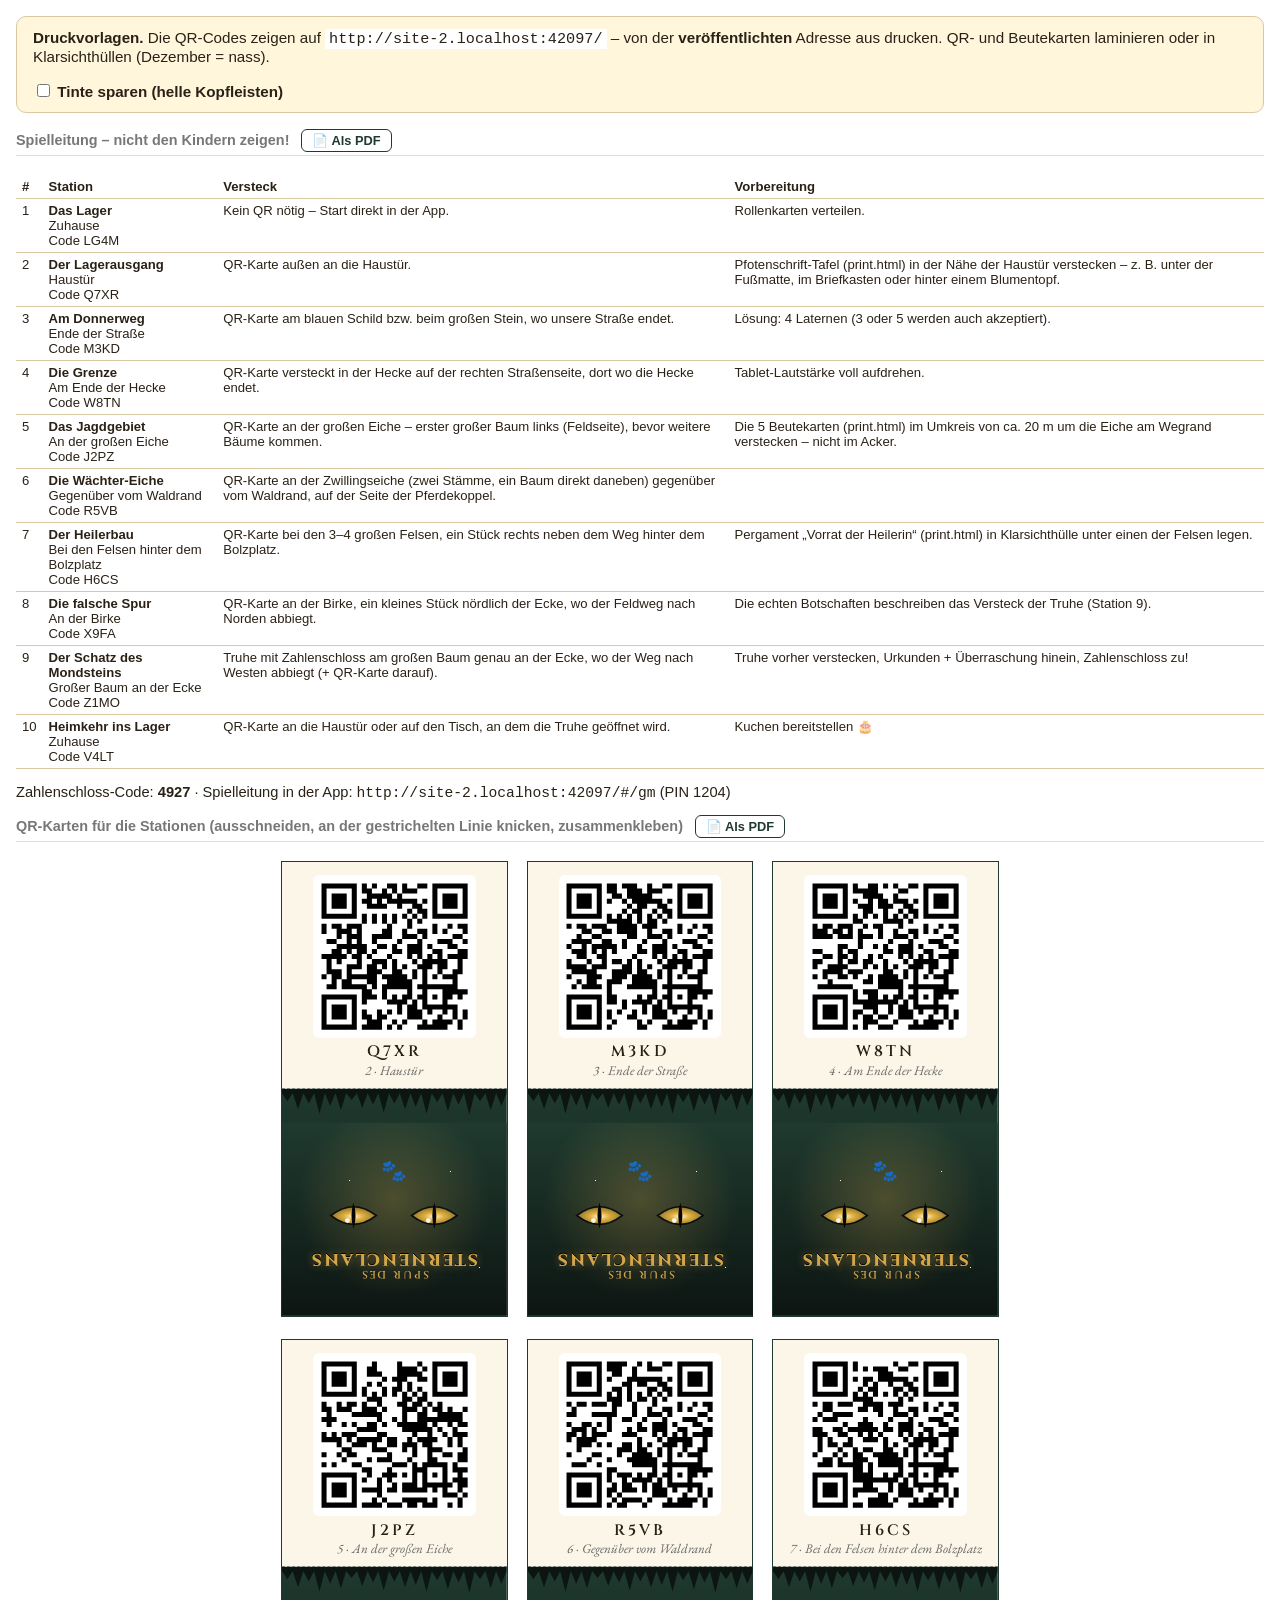
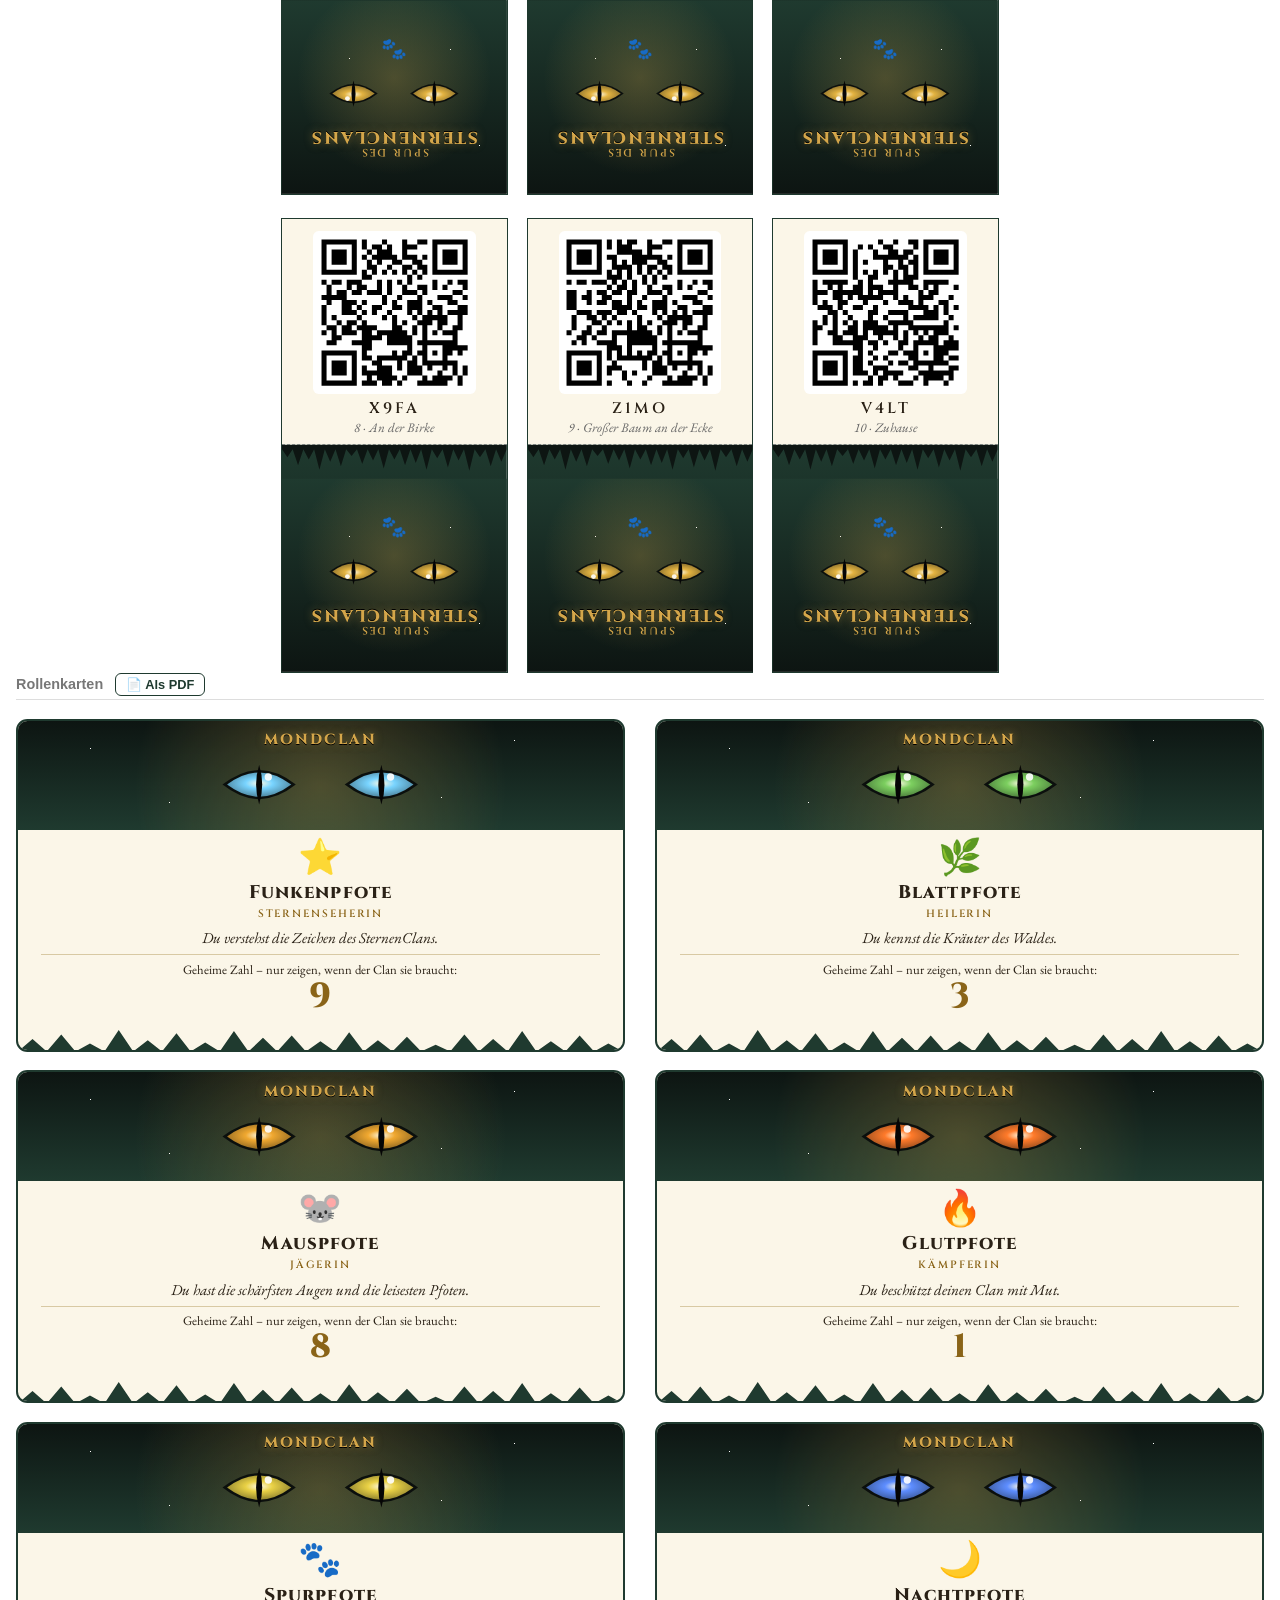
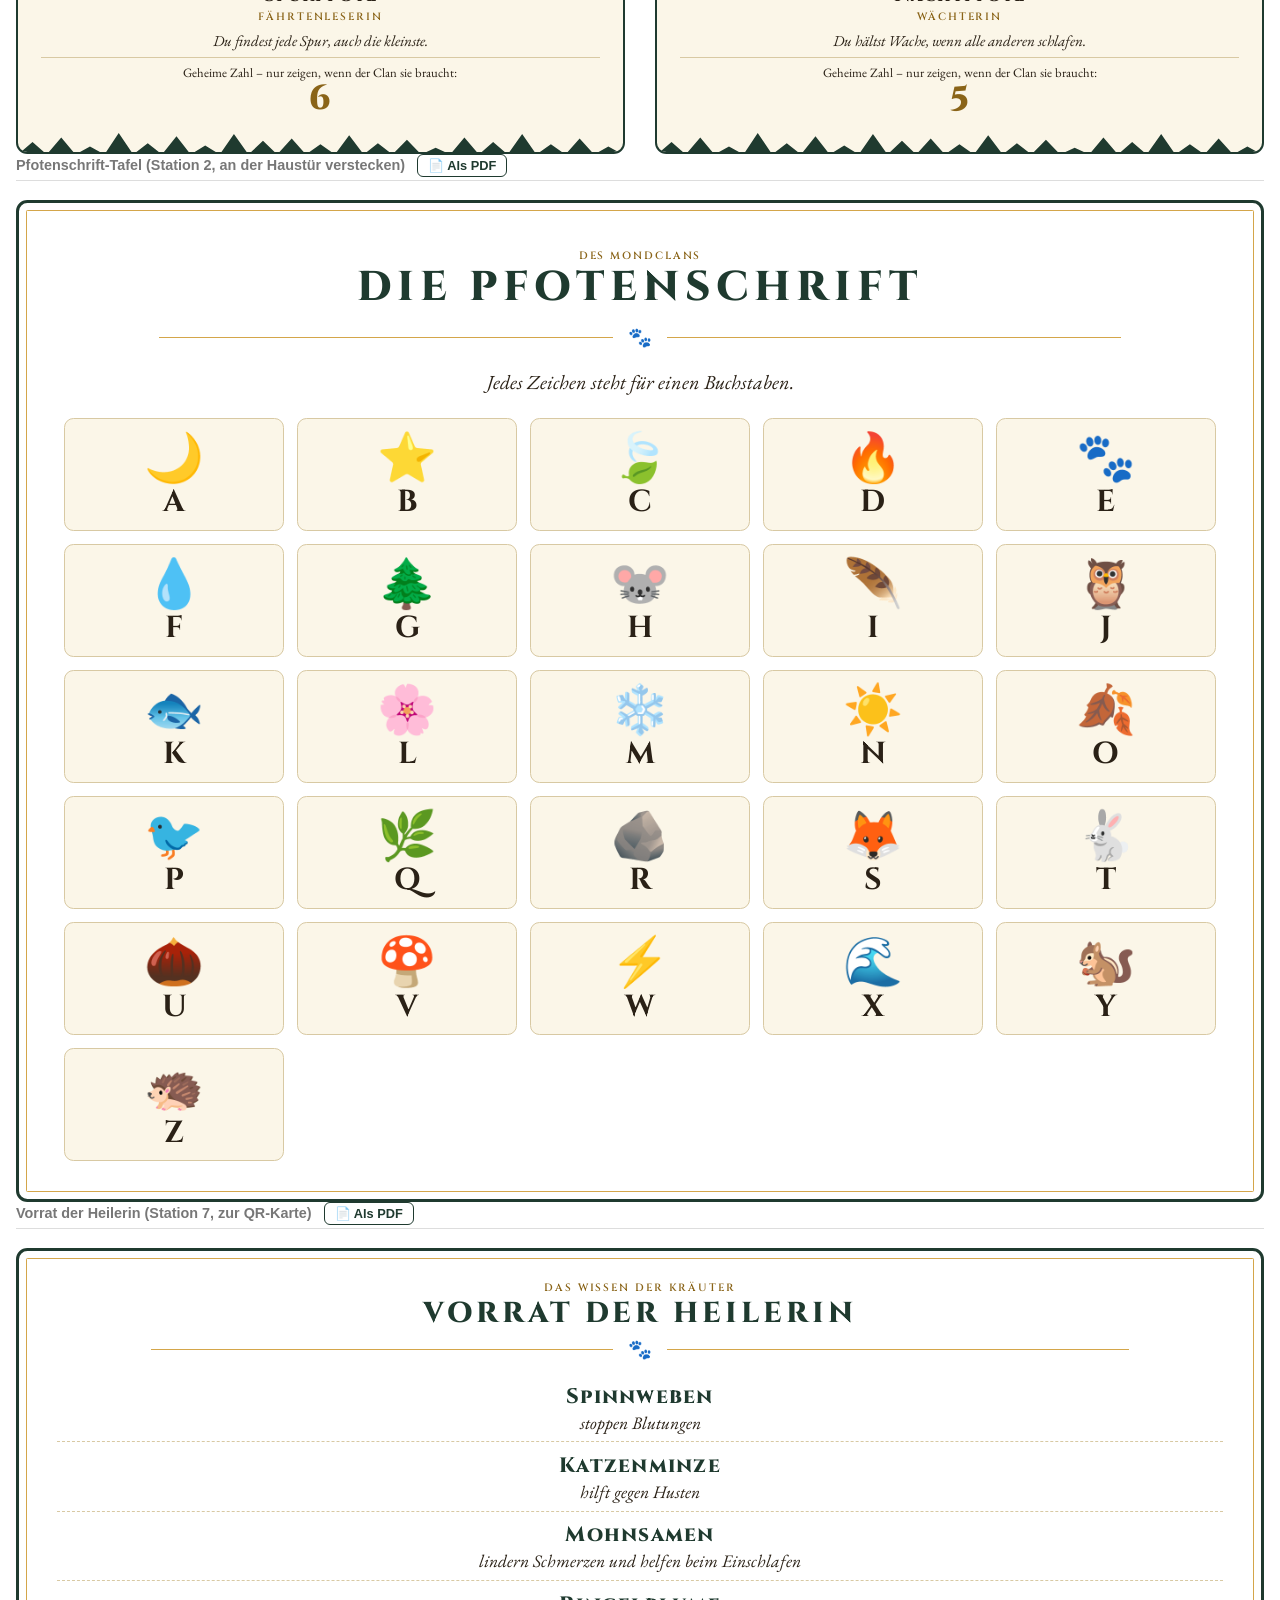
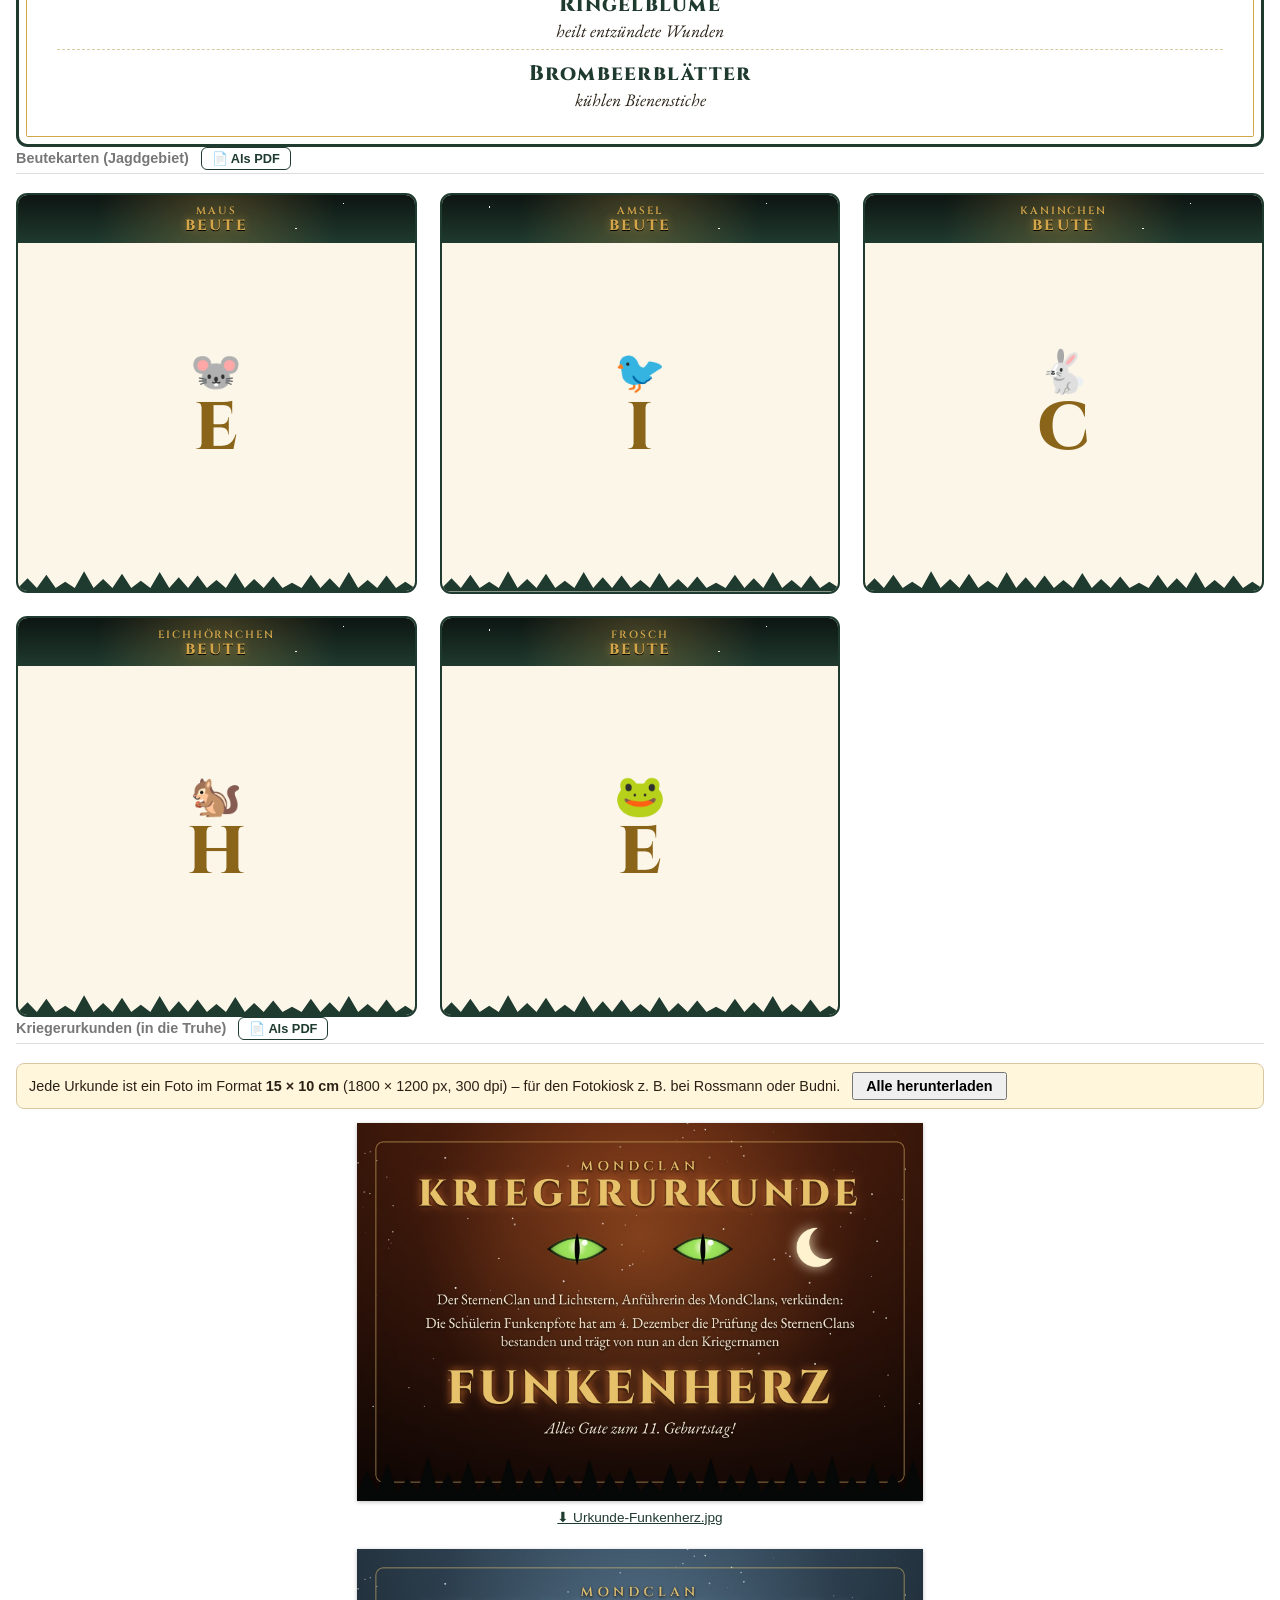
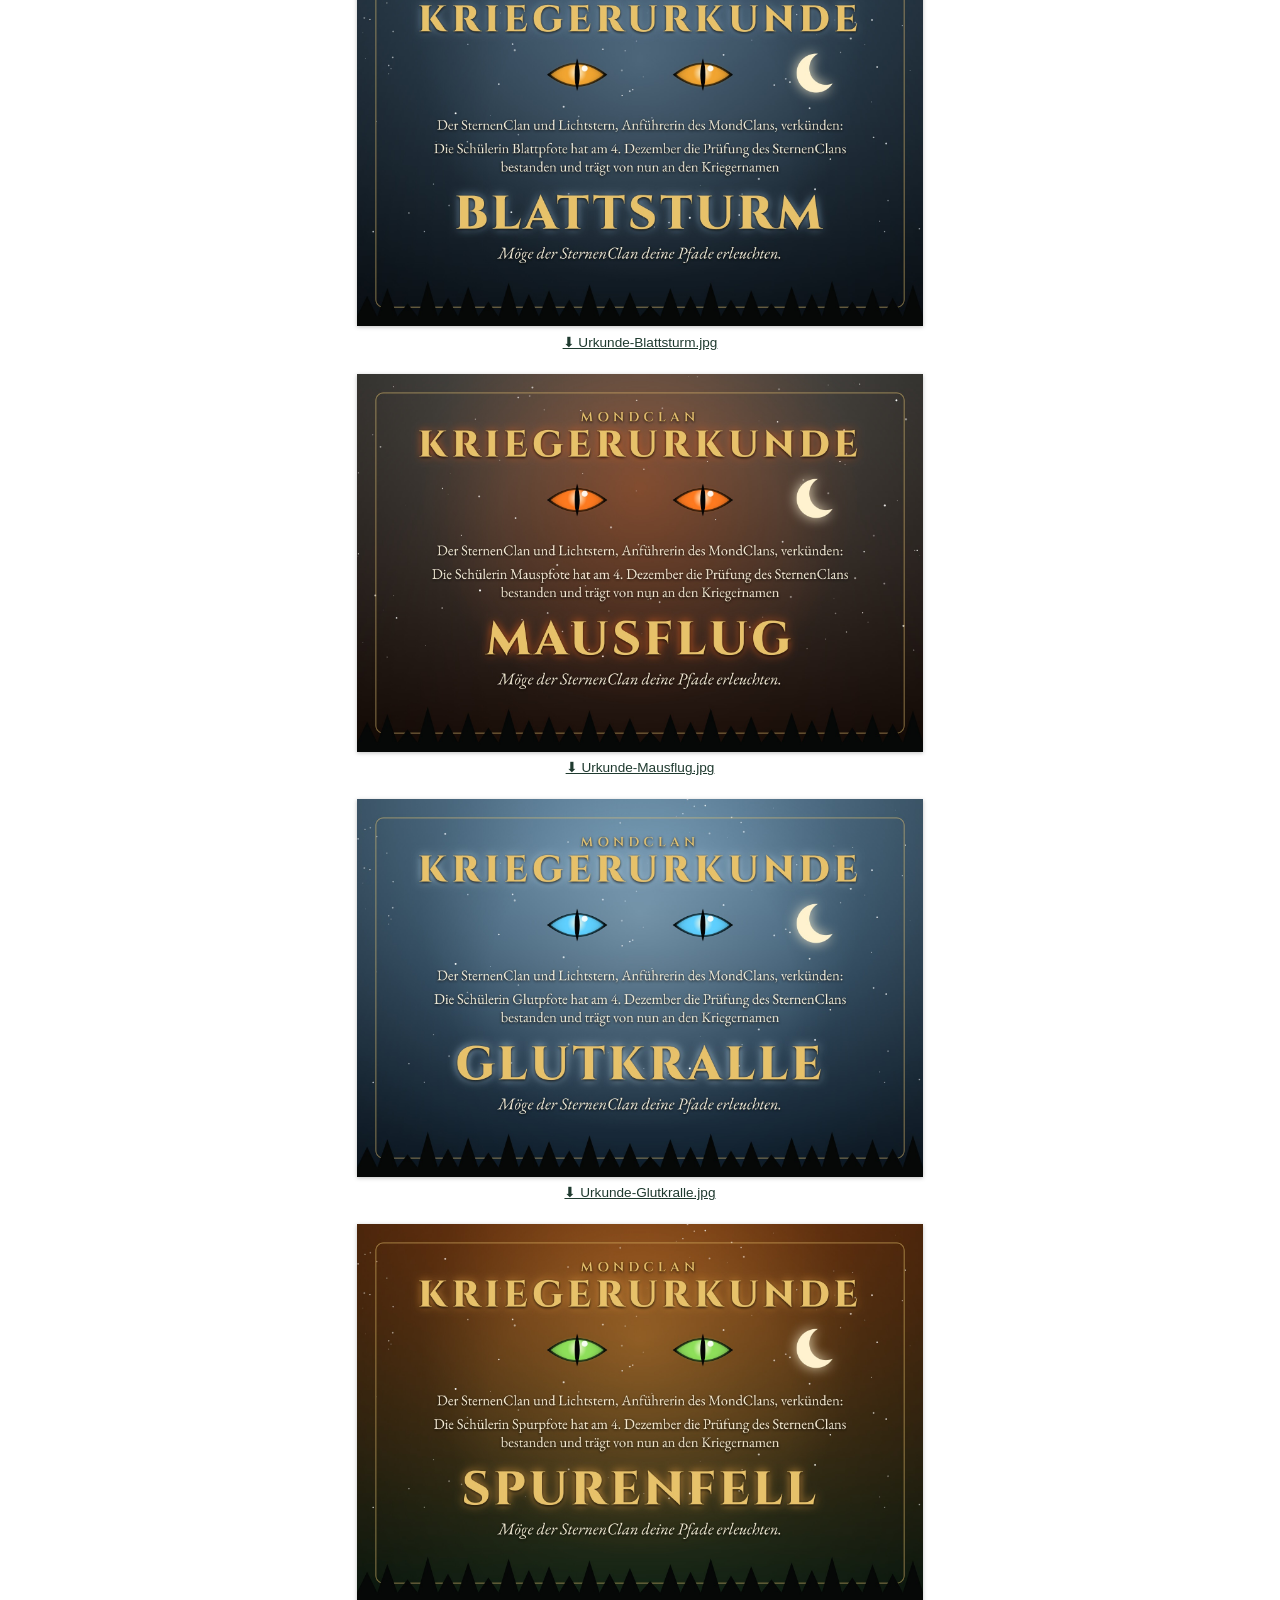
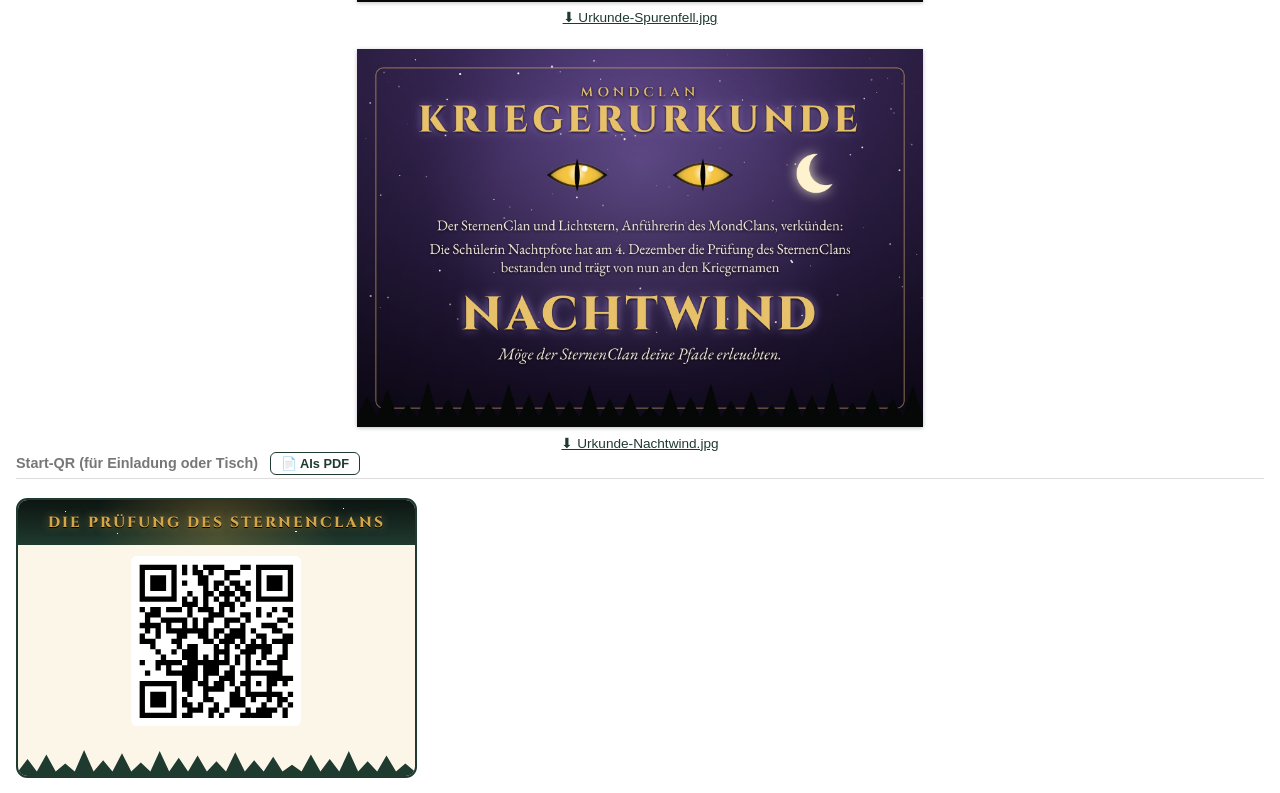
==== print.html @ a60c9234 "QR-Karten zum Knicken mit Deko-Rückseite und Versteck-Angabe Co-Authored-By: Claude Opus 5.5 <norepl" ====
<!doctype html>
<html lang="de">
<head>
  <meta charset="utf-8">
  <meta name="robots" content="noindex, nofollow">
  <meta name="viewport" content="width=device-width, initial-scale=1">
  <title>Druckvorlagen SternenClan</title>
  <link rel="icon" href="icon.svg" type="image/svg+xml">
  <link rel="preconnect" href="https://fonts.googleapis.com">
  <link rel="preconnect" href="https://fonts.gstatic.com" crossorigin>
  <link rel="stylesheet" href="https://fonts.googleapis.com/css2?family=Cinzel:wght@600;800&family=EB+Garamond:ital,wght@0,400;0,600;1,400&display=swap">
  <style>
    :root {
      --night: #121c18;
      --forest: #1f3a2f;
      --gold: #d4a64a;
      --gold-ink: #8a6418;
      --ink: #2a2116;
      --paper: #fbf6e8;
      --line: #d8c9a3;
      --title: "Cinzel", "Trajan Pro", Georgia, serif;
      --body: "EB Garamond", "Palatino Linotype", Palatino, Georgia, serif;
    }
    * { box-sizing: border-box; -webkit-print-color-adjust: exact; print-color-adjust: exact; }
    body { margin: 0; padding: 16px; font-family: var(--body); color: var(--ink); background: #fff; font-size: 11pt; }

    .screen-only { background: #fff6dc; border: 1px solid var(--line); padding: 12px 16px; border-radius: 10px; margin-bottom: 16px; font-family: sans-serif; font-size: 0.95rem; display: flex; gap: 16px; align-items: center; flex-wrap: wrap; }
    .screen-only code { background: #fff; padding: 1px 4px; }
    .screen-only label { white-space: nowrap; font-weight: 600; cursor: pointer; }

    section { break-after: page; page-break-after: always; }
    section:last-child { break-after: auto; page-break-after: auto; }
    section > h2 .pdf { margin-left: 8px; font: 600 0.8rem sans-serif; padding: 3px 10px; cursor: pointer; border: 1px solid var(--forest); border-radius: 6px; background: #fff; color: var(--forest); }
    body[data-only] section:not(.only) { display: none; }
    .grid { break-inside: avoid; }
    /* Rollenkarten: 2 nebeneinander, 3 Reihen = eine A4-Seite */
    .grid.two { grid-template-columns: repeat(2, 1fr); gap: 5mm 8mm; }
    .grid.two .card { height: 88mm; }
    .grid.two .band { padding: 3mm; }
    .grid.two .eyes { width: 42%; }
    .grid.two .body { padding: 2mm 6mm; }
    .grid.two .symbol { font-size: 2.2rem; margin: 0; }
    .grid.two .role-text { margin-bottom: 1.5mm; }
    .grid.two .secret { padding-top: 1.5mm; }
    .grid.two .digit { font-size: 2.1rem; }
    section > h2 { font: 600 0.9rem sans-serif; color: #777; border-bottom: 1px solid #ddd; padding-bottom: 3px; margin: 0 0 5mm; }
    .grid { display: grid; grid-template-columns: repeat(3, 1fr); gap: 6mm; }

    /* Gemeinsame Bausteine im Cover-Stil */
    .cover-title { font-family: var(--title); font-weight: 800; text-transform: uppercase; letter-spacing: 0.14em; line-height: 1.05; }
    .caps { font-family: var(--title); font-weight: 600; text-transform: uppercase; letter-spacing: 0.18em; font-size: 0.72em; }

    .band {
      position: relative;
      background:
        radial-gradient(circle at 50% 60%, rgba(212, 166, 74, 0.28), transparent 60%),
        radial-gradient(1px 1px at 12% 25%, #fff 50%, transparent 51%),
        radial-gradient(1px 1px at 82% 18%, #fff 50%, transparent 51%),
        radial-gradient(1.5px 1.5px at 70% 70%, #fff 50%, transparent 51%),
        radial-gradient(1px 1px at 25% 75%, #fff 50%, transparent 51%),
        linear-gradient(180deg, #0d1512, var(--forest));
      color: var(--gold);
      text-align: center;
      padding: 4mm 3mm;
    }
    .band .cover-title { color: var(--gold); text-shadow: 0 1px 0 #000, 0 0 8px rgba(212, 166, 74, 0.5); }
    .eyes { display: block; margin: 1mm auto 0; width: 70%; height: auto; }
    .forest { display: block; width: 100%; height: 9mm; }
    .forest path { fill: var(--forest); }

    .card {
      border: 0.6mm solid var(--forest);
      border-radius: 3mm;
      overflow: hidden;
      background: var(--paper);
      text-align: center;
      break-inside: avoid;
      display: flex;
      flex-direction: column;
    }
    .card .body { padding: 3mm 4mm; flex: 1; }
    .card .forest { margin-top: auto; flex-shrink: 0; }

    /* QR-Karten: Code immer schwarz auf weiß */
    .qr { background: #fff; display: inline-block; padding: 1.5mm; border-radius: 1.5mm; }
    .qr svg { width: 42mm; height: 42mm; display: block; }
    /* QR-Karten zum Knicken: zwei Quadrate übereinander, Rückseite auf dem Kopf */
    .folds { display: grid; grid-template-columns: repeat(3, 60mm); gap: 6mm 5mm; justify-content: center; }
    .fold { width: 60mm; border: 0.4mm solid var(--forest); break-inside: avoid; }
    .fold .face { height: 60mm; overflow: hidden; display: flex; flex-direction: column; align-items: center; justify-content: center; text-align: center; }
    .fold .front { background: var(--paper); border-bottom: 0.3mm dashed #999; padding-top: 1mm; }
    .fold .front .qr svg { width: 40mm; height: 40mm; }
    .fold .front .spurcode { margin: 1mm 0 0; font-size: 0.95rem; }
    .fold .hide-at { margin: 0.5mm 2mm 0; font-size: 0.82rem; font-style: italic; color: #666; line-height: 1.1; }
    .fold .back { transform: rotate(180deg); background: linear-gradient(180deg, #0d1512, var(--forest)); justify-content: space-between; }
    .fold .back .band { flex: 1; width: 100%; display: flex; flex-direction: column; justify-content: center; padding: 3mm; }
    .fold .back .cover-title { font-size: 1.05rem; letter-spacing: 0.1em; }
    .fold .back .eyes { width: 80%; margin-top: 3mm; }
    .fold .back .paw { font-size: 1.3rem; margin-top: 2mm; }
    .fold .back .forest { height: 9mm; }
    .fold .back .forest path { fill: #0d1512; }
    body.eco .fold .back { background: #fff; }
    body.eco .fold .back .band { border-bottom: 0; }
    body.eco .fold .back .forest path { fill: #c9d3c2; }
    .spurcode { font-family: var(--title); font-weight: 600; letter-spacing: 0.2em; margin: 2mm 0 0; }

    /* Rollenkarten */
    .symbol { font-size: 2.6rem; line-height: 1.1; margin-top: 1mm; }
    .apprentice { font-family: var(--title); font-weight: 800; font-size: 1.15rem; margin: 1mm 0 0; letter-spacing: 0.06em; }
    .role-title { margin: 0.5mm 0 2mm; color: var(--gold-ink); }
    .role-text { font-style: italic; font-size: 0.95rem; margin: 0 0 2mm; }
    .secret { border-top: 1px solid var(--line); padding-top: 2mm; font-size: 0.8rem; }
    .digit { font-family: var(--title); font-weight: 800; font-size: 2.4rem; color: var(--gold-ink); line-height: 1.1; }

    /* Beutekarten */
    .letter { font-family: var(--title); font-weight: 800; font-size: 4.2rem; color: var(--gold-ink); line-height: 1; margin: 2mm 0; }

    /* Aushänge (Pfotenschrift, Kräuter): ganze A4-Seite, hell */
    .sheet {
      border: 0.8mm solid var(--forest);
      outline: 0.3mm solid var(--gold);
      outline-offset: -3mm;
      border-radius: 3mm;
      background: #fff;
      min-height: 265mm;
      break-inside: avoid;
      padding: 12mm 12mm 10mm;
      display: flex;
      flex-direction: column;
    }
    .sheet-head { text-align: center; color: var(--gold-ink); }
    .sheet-head .cover-title { font-size: 2.6rem; color: var(--forest); margin-top: 1mm; }
    .divider { display: flex; align-items: center; gap: 4mm; margin: 4mm 25mm 0; font-size: 1.2rem; }
    .divider::before, .divider::after { content: ""; flex: 1; border-top: 0.4mm solid var(--gold); }
    .sheet .lead { text-align: center; font-style: italic; margin: 5mm 0 6mm; font-size: 1.25rem; }
    .pawgrid { flex: 1; display: grid; grid-template-columns: repeat(5, 1fr); grid-auto-rows: 1fr; gap: 3.5mm; }
    .pawgrid div { border: 0.4mm solid var(--line); border-radius: 2.5mm; background: var(--paper); display: flex; flex-direction: column; align-items: center; justify-content: center; }
    .pawgrid span { font-size: 3rem; line-height: 1.15; }
    .pawgrid b { font-family: var(--title); font-size: 1.9rem; line-height: 1.1; }
    .herbs { flex: 1; list-style: none; padding: 0; margin: 8mm 0 0; display: flex; flex-direction: column; justify-content: space-evenly; }
    .herbs li { padding: 6mm 4mm; border-bottom: 0.3mm dashed var(--line); text-align: center; }
    .herbs li:last-child { border-bottom: 0; }
    .herbs b { display: block; font-family: var(--title); font-weight: 800; font-size: 1.9rem; letter-spacing: 0.06em; color: var(--forest); }
    .herbs span { display: block; font-size: 1.5rem; font-style: italic; margin-top: 1mm; }

    /* Beutekarten quadratisch */
    .card.square { aspect-ratio: 1; }
    .card.square .band { padding: 2.5mm 3mm; }
    .card.square .body { padding: 1mm 3mm 0; display: flex; flex-direction: column; align-items: center; justify-content: center; }
    .card.square .symbol { font-size: 2.6rem; margin: 0; }
    .card.square .letter { font-size: 4.2rem; margin: 0; }
    .card.square .forest { height: 7mm; }

    /* Urkunden als Fotos 15 × 10 cm */
    .photos { display: grid; gap: 6mm; justify-content: center; }
    .photo { margin: 0; break-inside: avoid; text-align: center; }
    .photo img { width: 150mm; height: 100mm; display: block; box-shadow: 0 1px 4px rgba(0,0,0,.25); }
    .photo-wait { width: 150mm; height: 100mm; display: grid; place-items: center; border: 1px dashed var(--line); font-family: sans-serif; color: #888; }
    .photo .download { display: inline-block; margin-top: 2mm; font-family: sans-serif; font-size: 0.85rem; color: var(--forest); }
    .screen-only-inline { font-family: sans-serif; font-size: 0.9rem; background: #fff6dc; border: 1px solid var(--line); border-radius: 8px; padding: 8px 12px; }
    .screen-only-inline button { margin-left: 8px; font: inherit; font-weight: 600; padding: 4px 12px; cursor: pointer; }

    /* Spielleitung */
    .gm td, .gm th { border-bottom: 1px solid var(--line); padding: 4px 6px; text-align: left; vertical-align: top; font-family: sans-serif; font-size: 0.82rem; }
    .gm { border-collapse: collapse; width: 100%; }
    h1 { font-family: var(--title); font-size: 1.3rem; }

    /* Tinte sparen: keine dunklen Flächen */
    body.eco .band { background: #fff; color: var(--gold-ink); border-bottom: 0.6mm solid var(--forest); }
    body.eco .band .cover-title { color: var(--forest); text-shadow: none; }
    body.eco .forest path { fill: #c9d3c2; }
    body.eco .card { background: #fff; }
    body.eco .pawgrid div { background: #fff; }

    /* Vorrat der Heilerin: halbe A4-Seite */
    .sheet.half { min-height: 0; height: 132mm; padding: 8mm 10mm 6mm; }
    .sheet.half .sheet-head .cover-title { font-size: 1.8rem; }
    .sheet.half .divider { margin-top: 2mm; }
    .sheet.half .herbs { margin-top: 3mm; }
    .sheet.half .herbs li { padding: 2mm 3mm; }
    .sheet.half .herbs b { font-size: 1.3rem; }
    .sheet.half .herbs span { font-size: 1.1rem; margin-top: 0; }

    @media print {
      section > h2 { display: none; }
      .screen-only, .screen-only-inline, .photo .download { display: none; }
      body { padding: 0; }
      @page { size: A4; margin: 10mm; }
    }
  </style>
</head>
<body>
  <div class="screen-only">
    <span><b>Druckvorlagen.</b> Die QR-Codes zeigen auf <code id="base"></code> – von der <b>veröffentlichten</b> Adresse aus drucken. QR- und Beutekarten laminieren oder in Klarsichthüllen (Dezember = nass).</span>
    <label><input type="checkbox" id="eco"> Tinte sparen (helle Kopfleisten)</label>
  </div>
  <div id="out"></div>
  <script src="js/lib/qrcode.js"></script>
  <script type="module" src="js/print.js"></script>
</body>
</html>
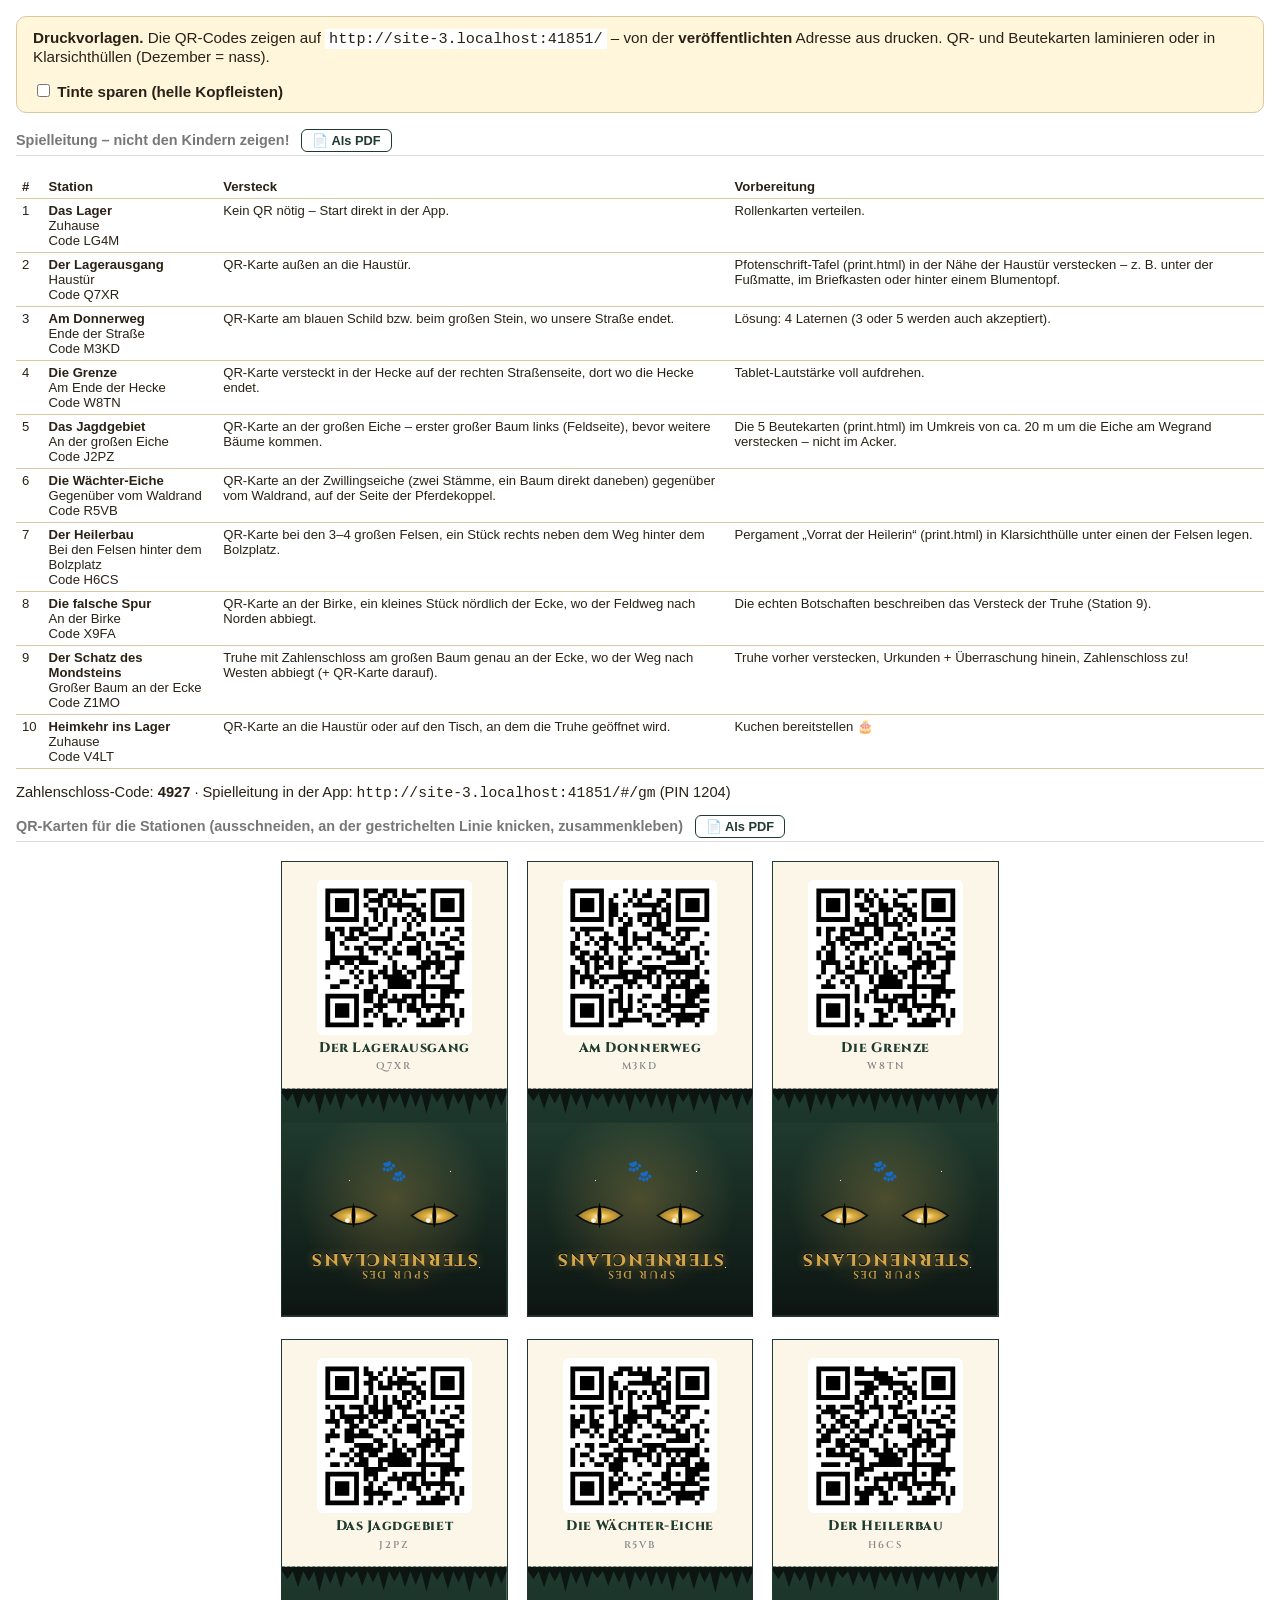
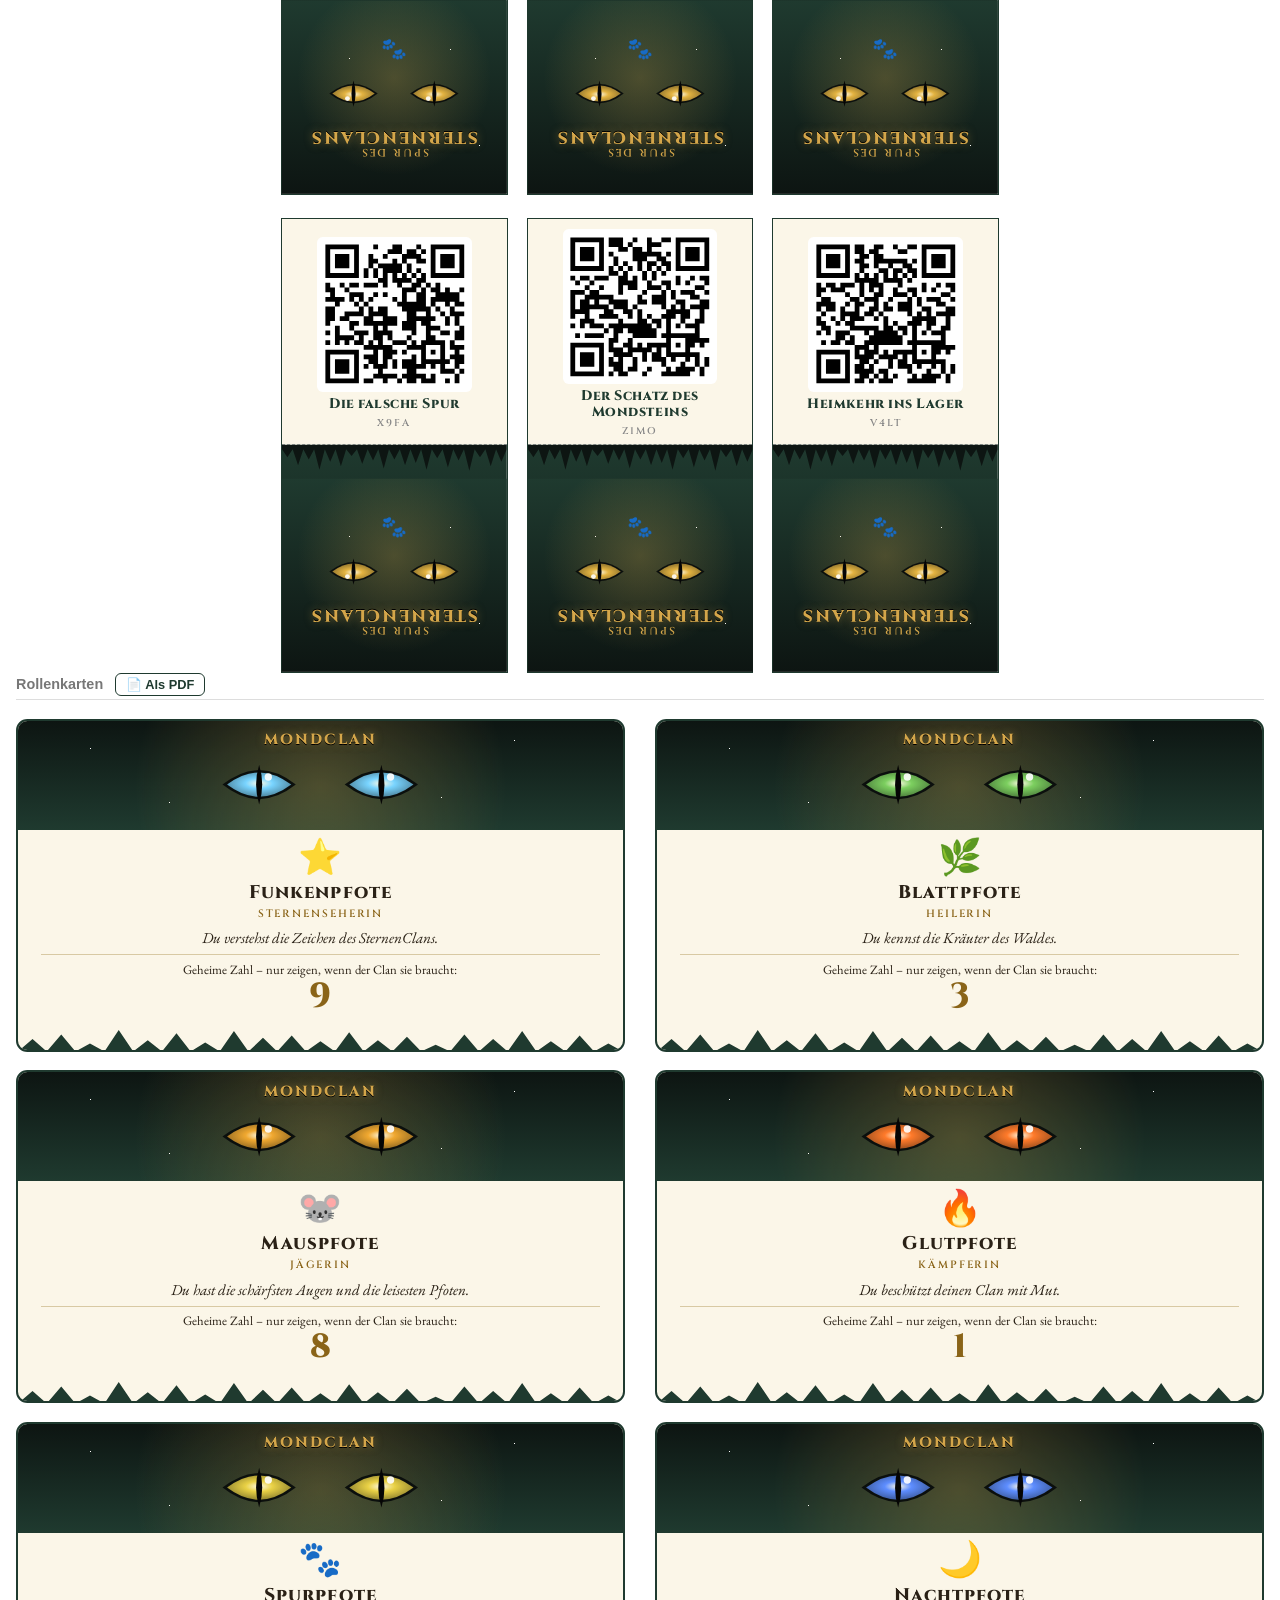
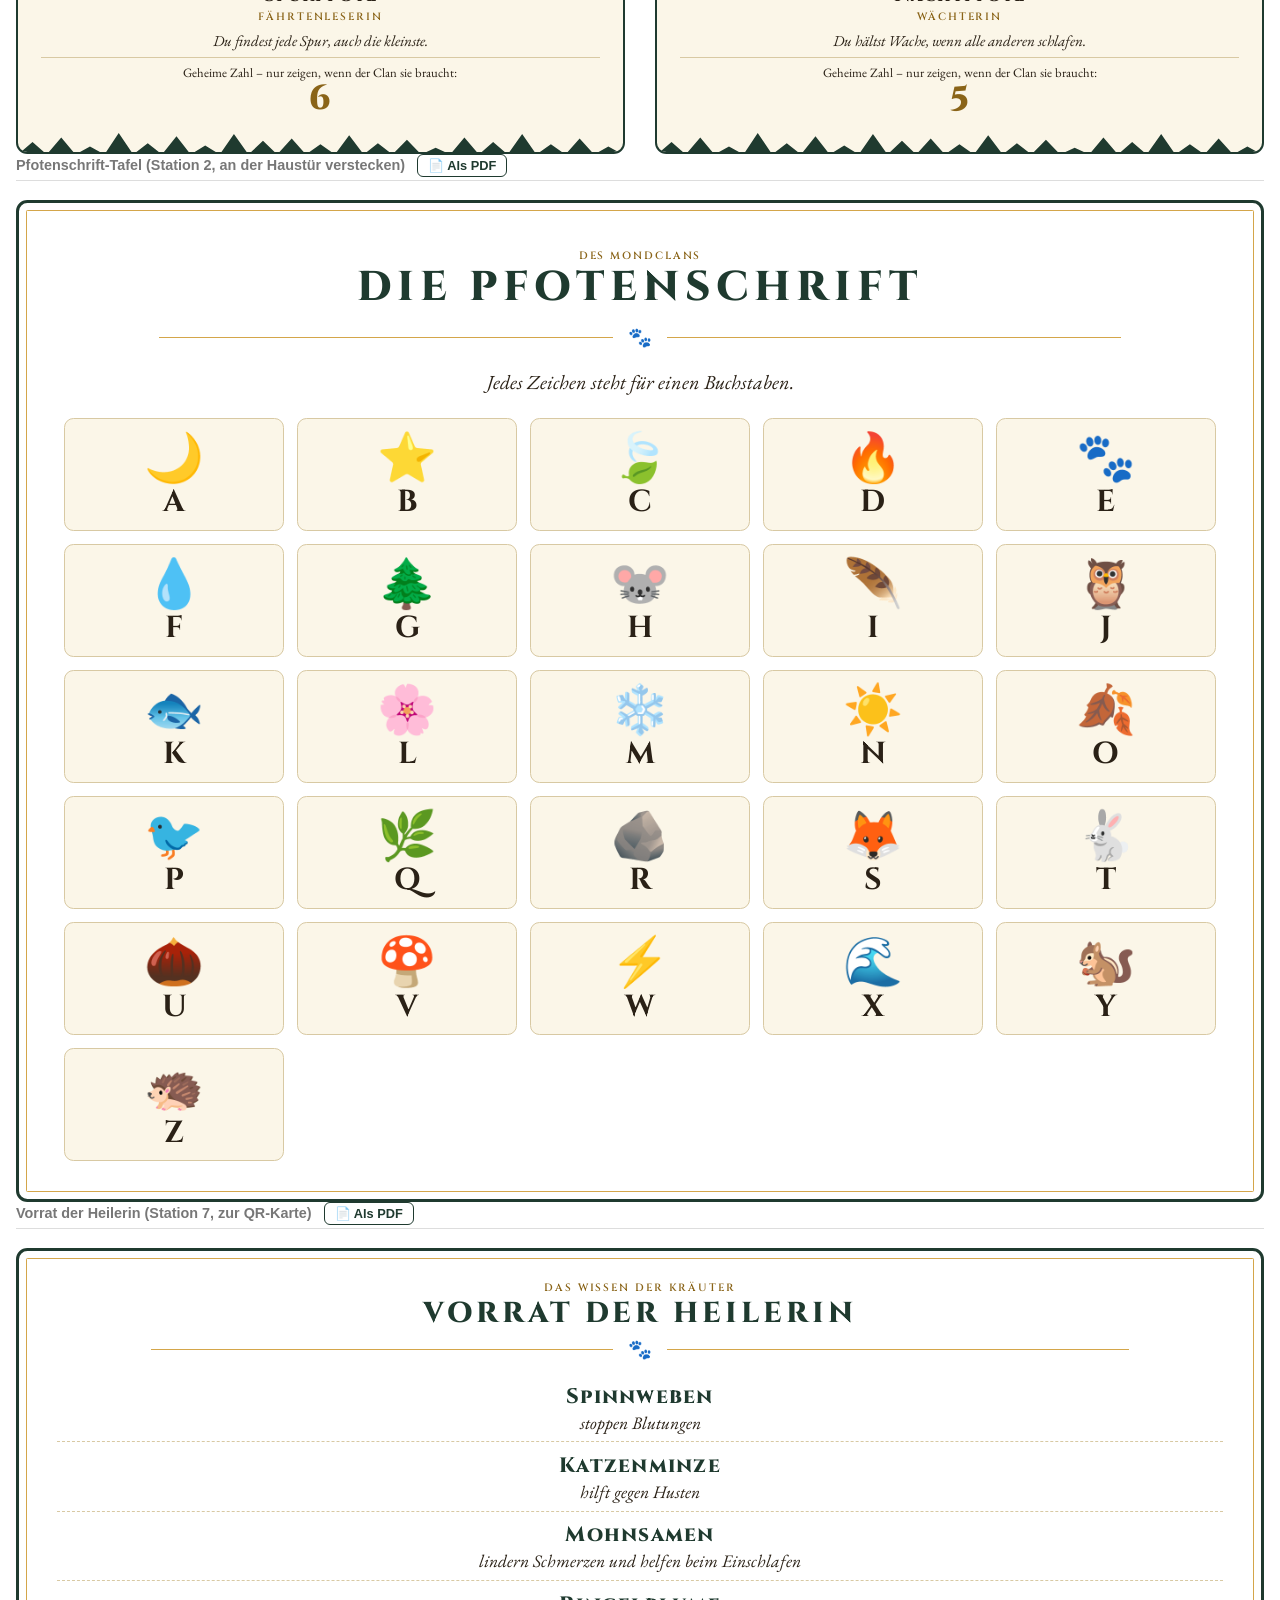
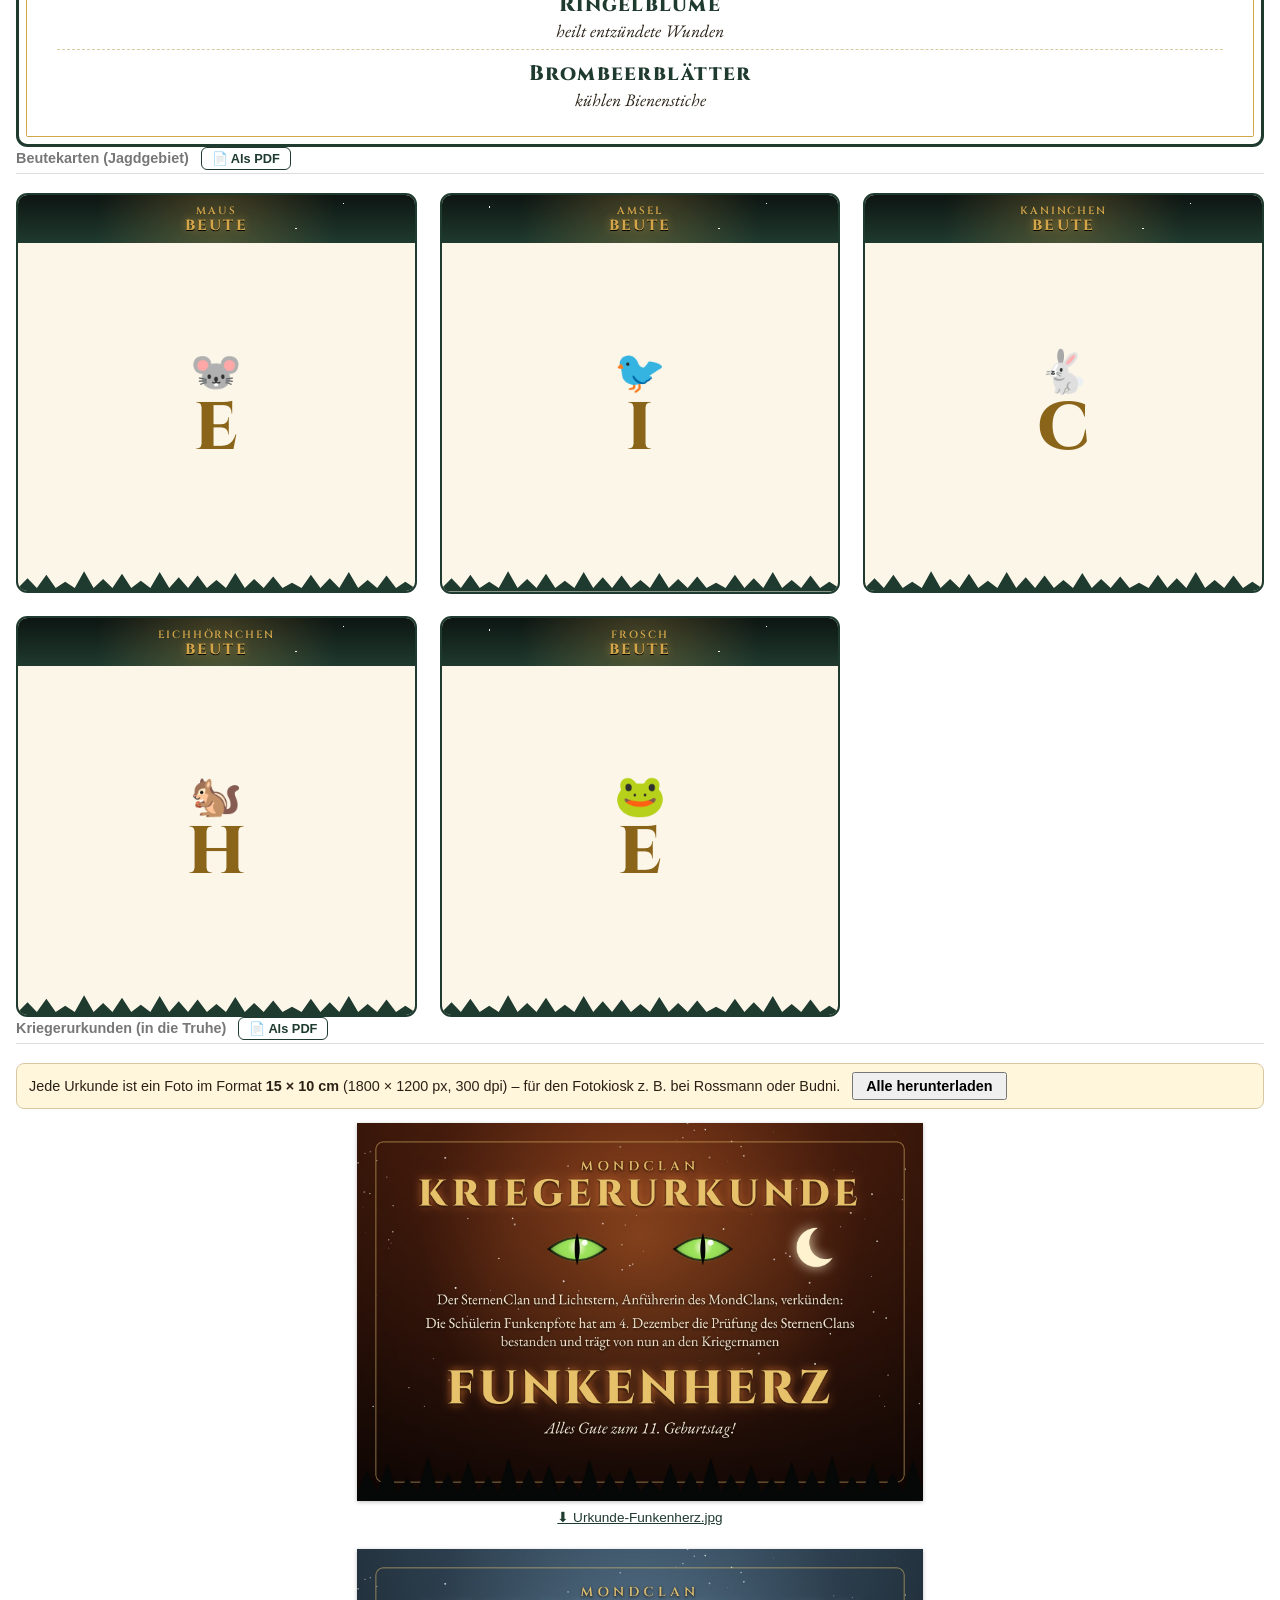
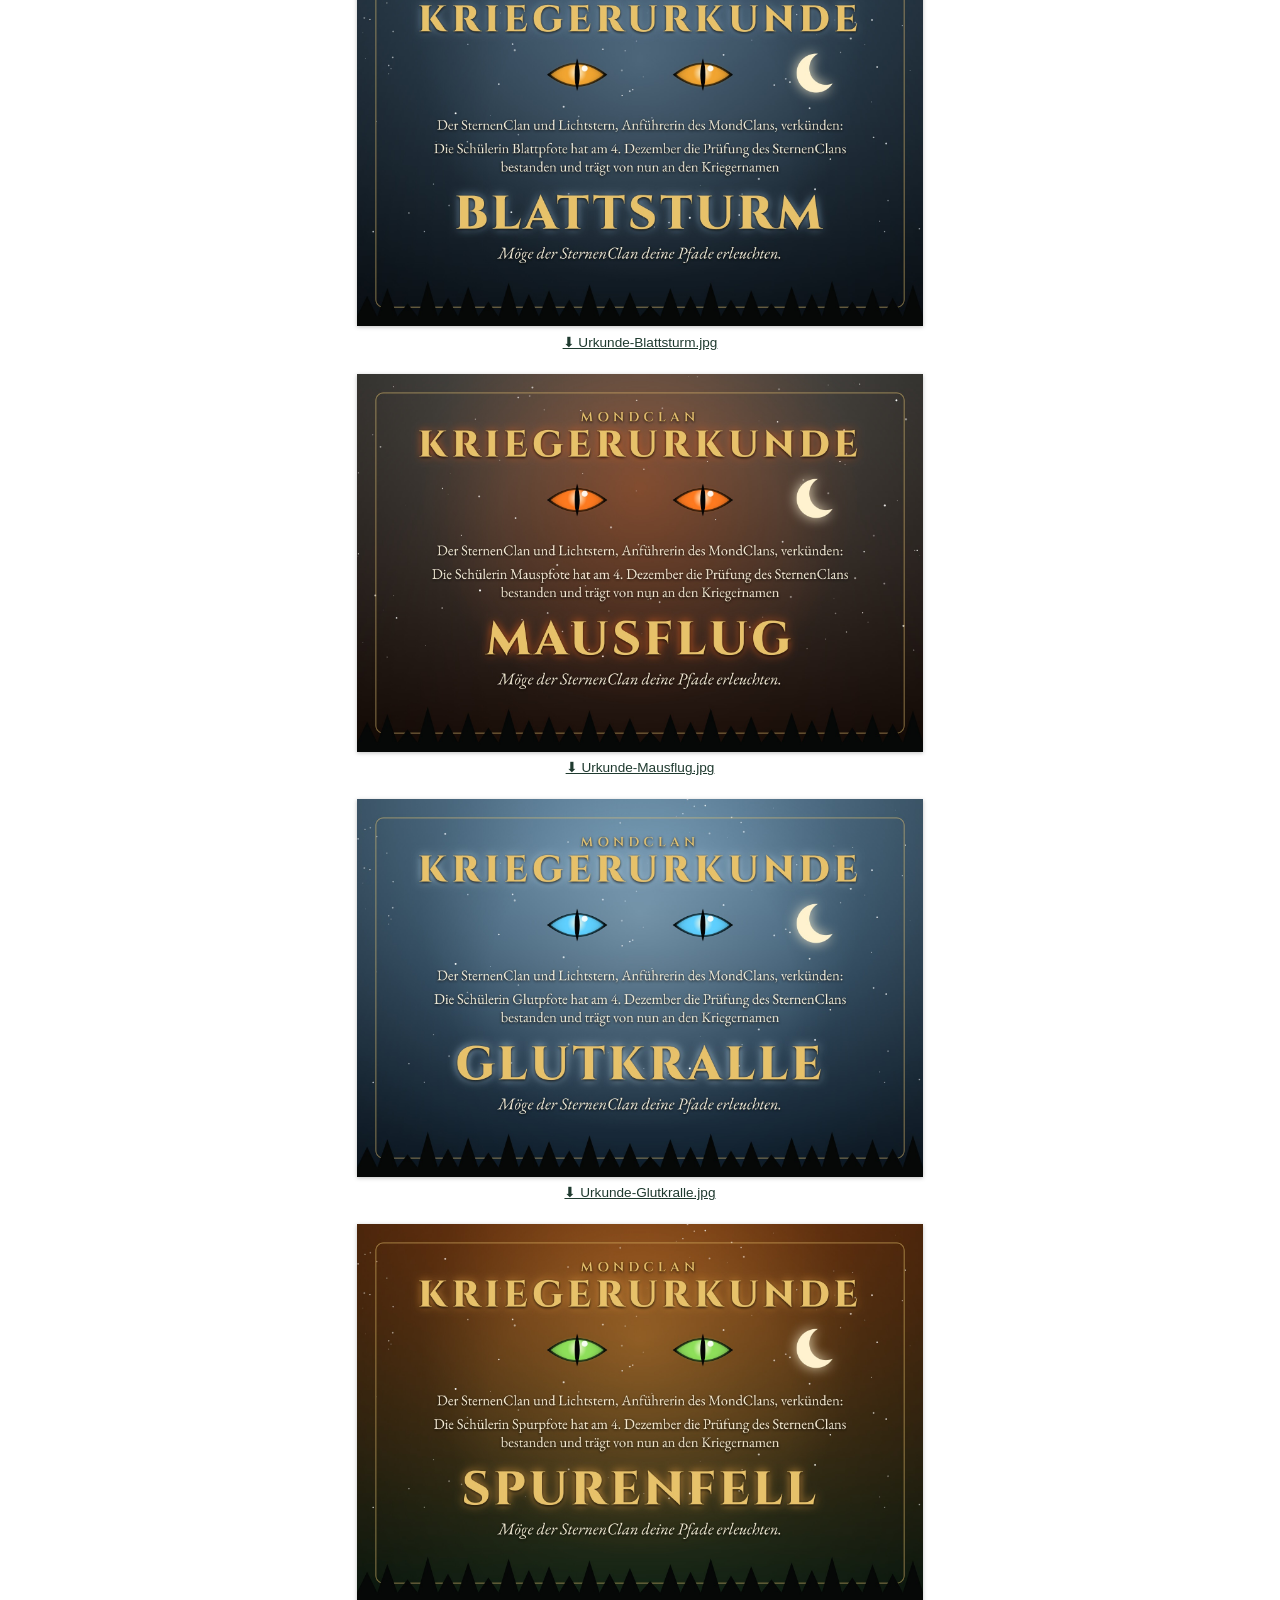
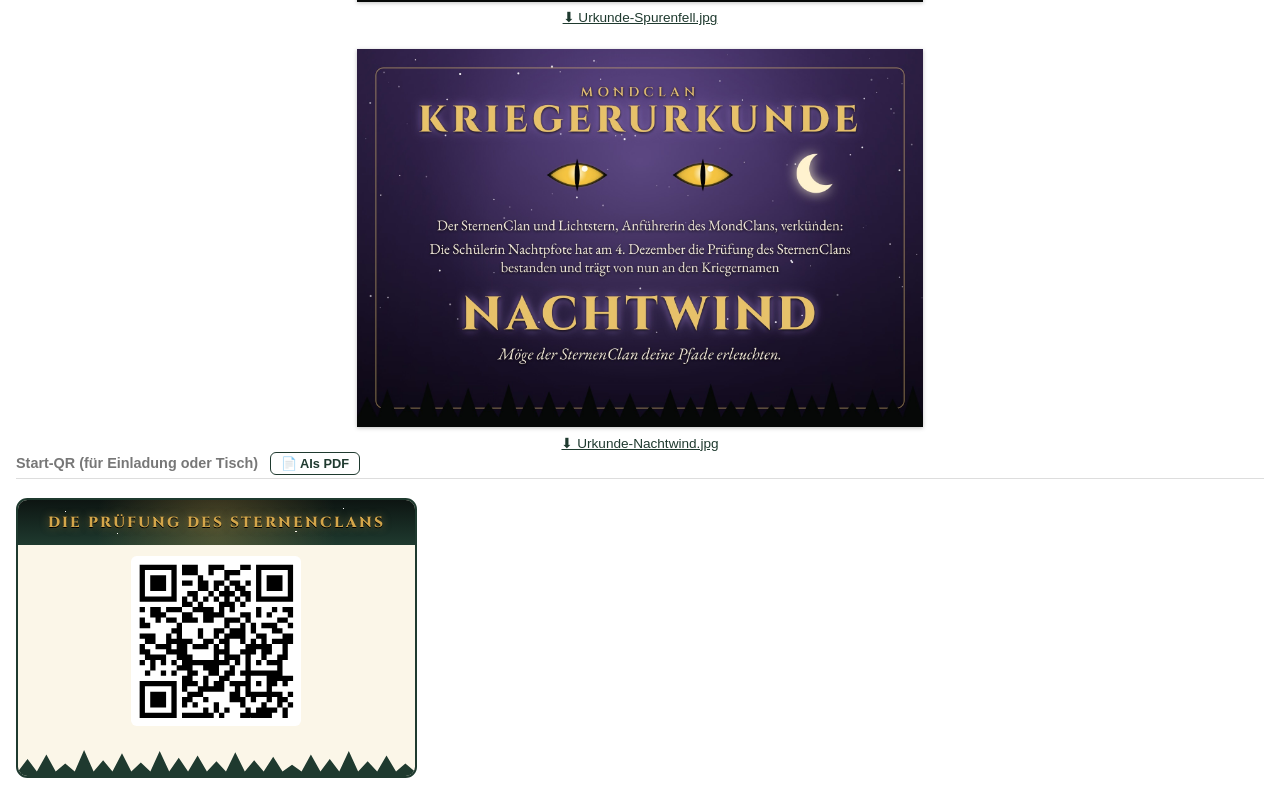
==== commit bb663bb6: "QR-Karten: Stationsname statt Versteck, Spurcode nur noch klein Co-Authored-By: Claude Opus 5.5 <nor" ====
--- a/print.html
+++ b/print.html
@@ -89,9 +89,10 @@
     .fold { width: 60mm; border: 0.4mm solid var(--forest); break-inside: avoid; }
     .fold .face { height: 60mm; overflow: hidden; display: flex; flex-direction: column; align-items: center; justify-content: center; text-align: center; }
     .fold .front { background: var(--paper); border-bottom: 0.3mm dashed #999; padding-top: 1mm; }
-    .fold .front .qr svg { width: 40mm; height: 40mm; }
-    .fold .front .spurcode { margin: 1mm 0 0; font-size: 0.95rem; }
-    .fold .hide-at { margin: 0.5mm 2mm 0; font-size: 0.82rem; font-style: italic; color: #666; line-height: 1.1; }
+    .fold .front .qr svg { width: 38mm; height: 38mm; }
+    .fold .station-name { margin: 1.5mm 2mm 0; font-family: var(--title); font-weight: 800; font-size: 0.85rem; letter-spacing: 0.04em; color: var(--forest); line-height: 1.15; }
+    /* Spurcode nur als Notlösung, falls die Kamera streikt */
+    .fold .front .spurcode { margin: 0.8mm 0 0; font-size: 0.62rem; color: #888; }
     .fold .back { transform: rotate(180deg); background: linear-gradient(180deg, #0d1512, var(--forest)); justify-content: space-between; }
     .fold .back .band { flex: 1; width: 100%; display: flex; flex-direction: column; justify-content: center; padding: 3mm; }
     .fold .back .cover-title { font-size: 1.05rem; letter-spacing: 0.1em; }
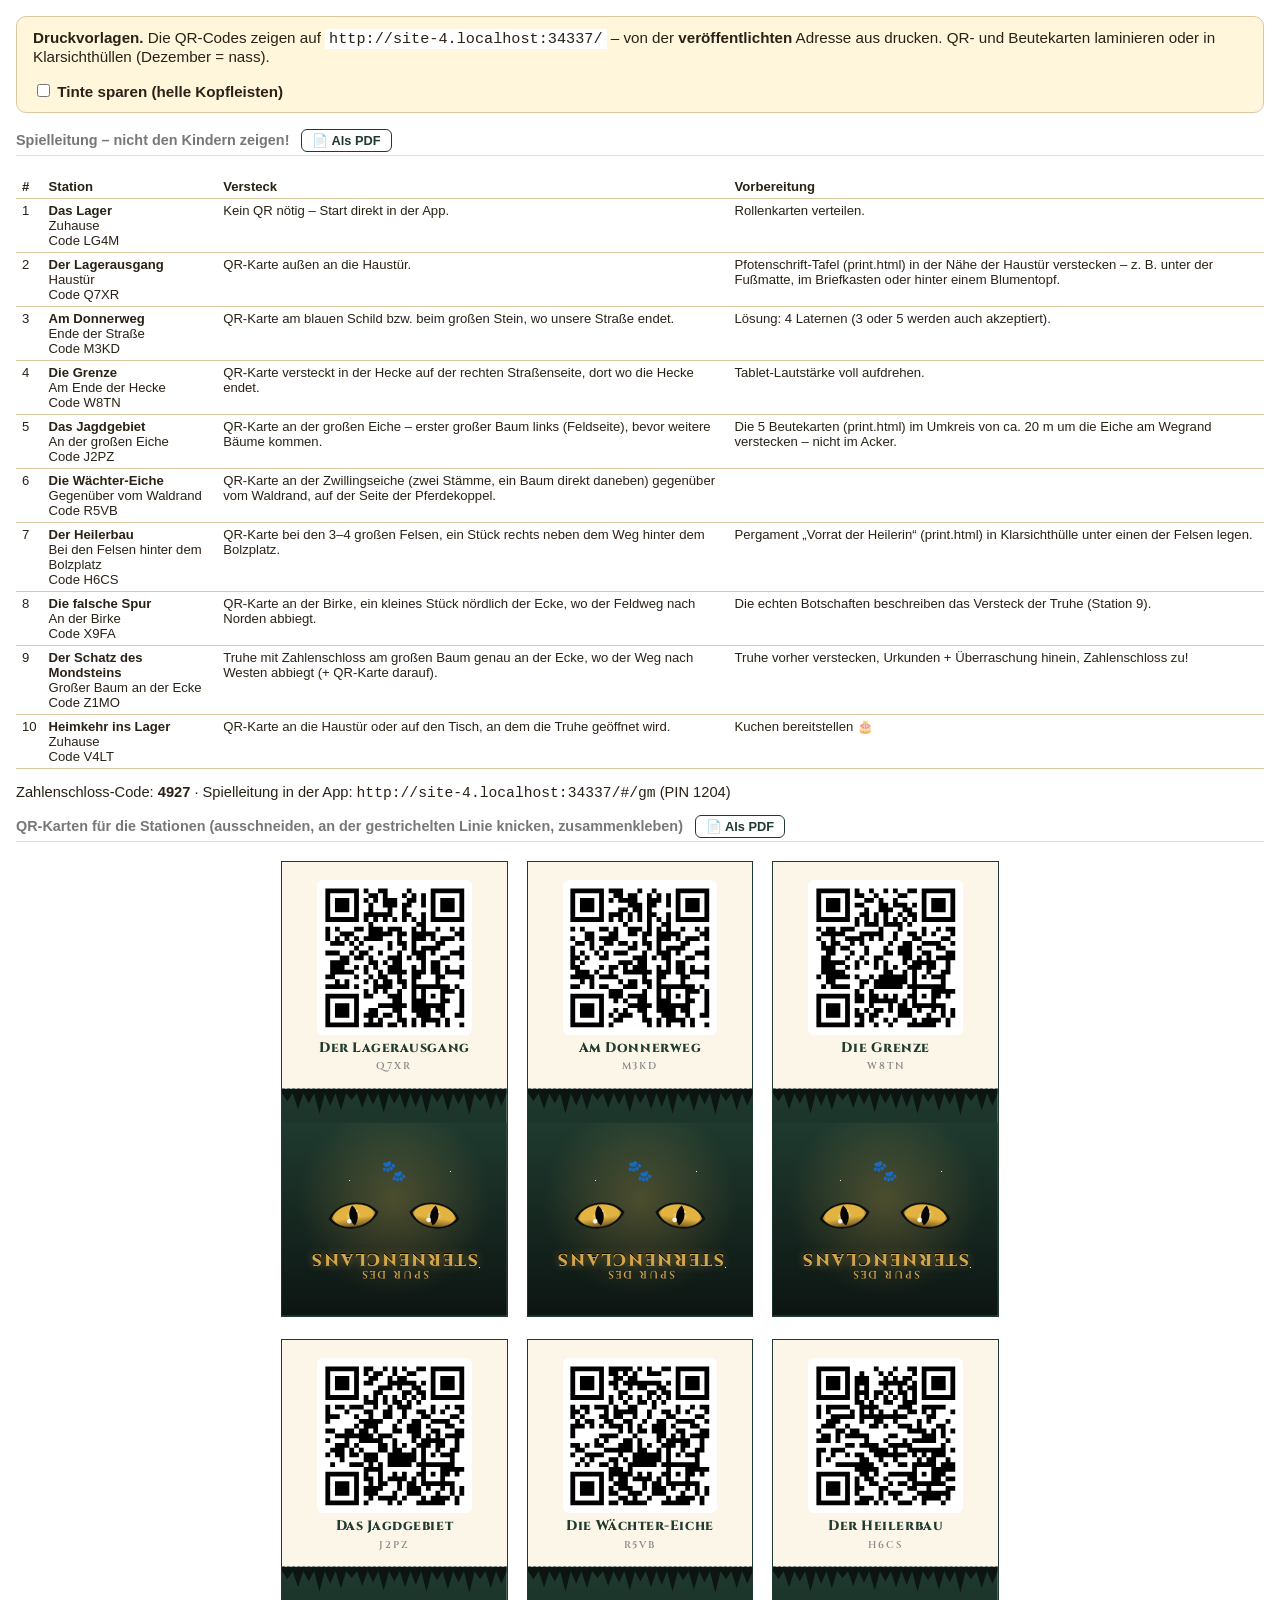
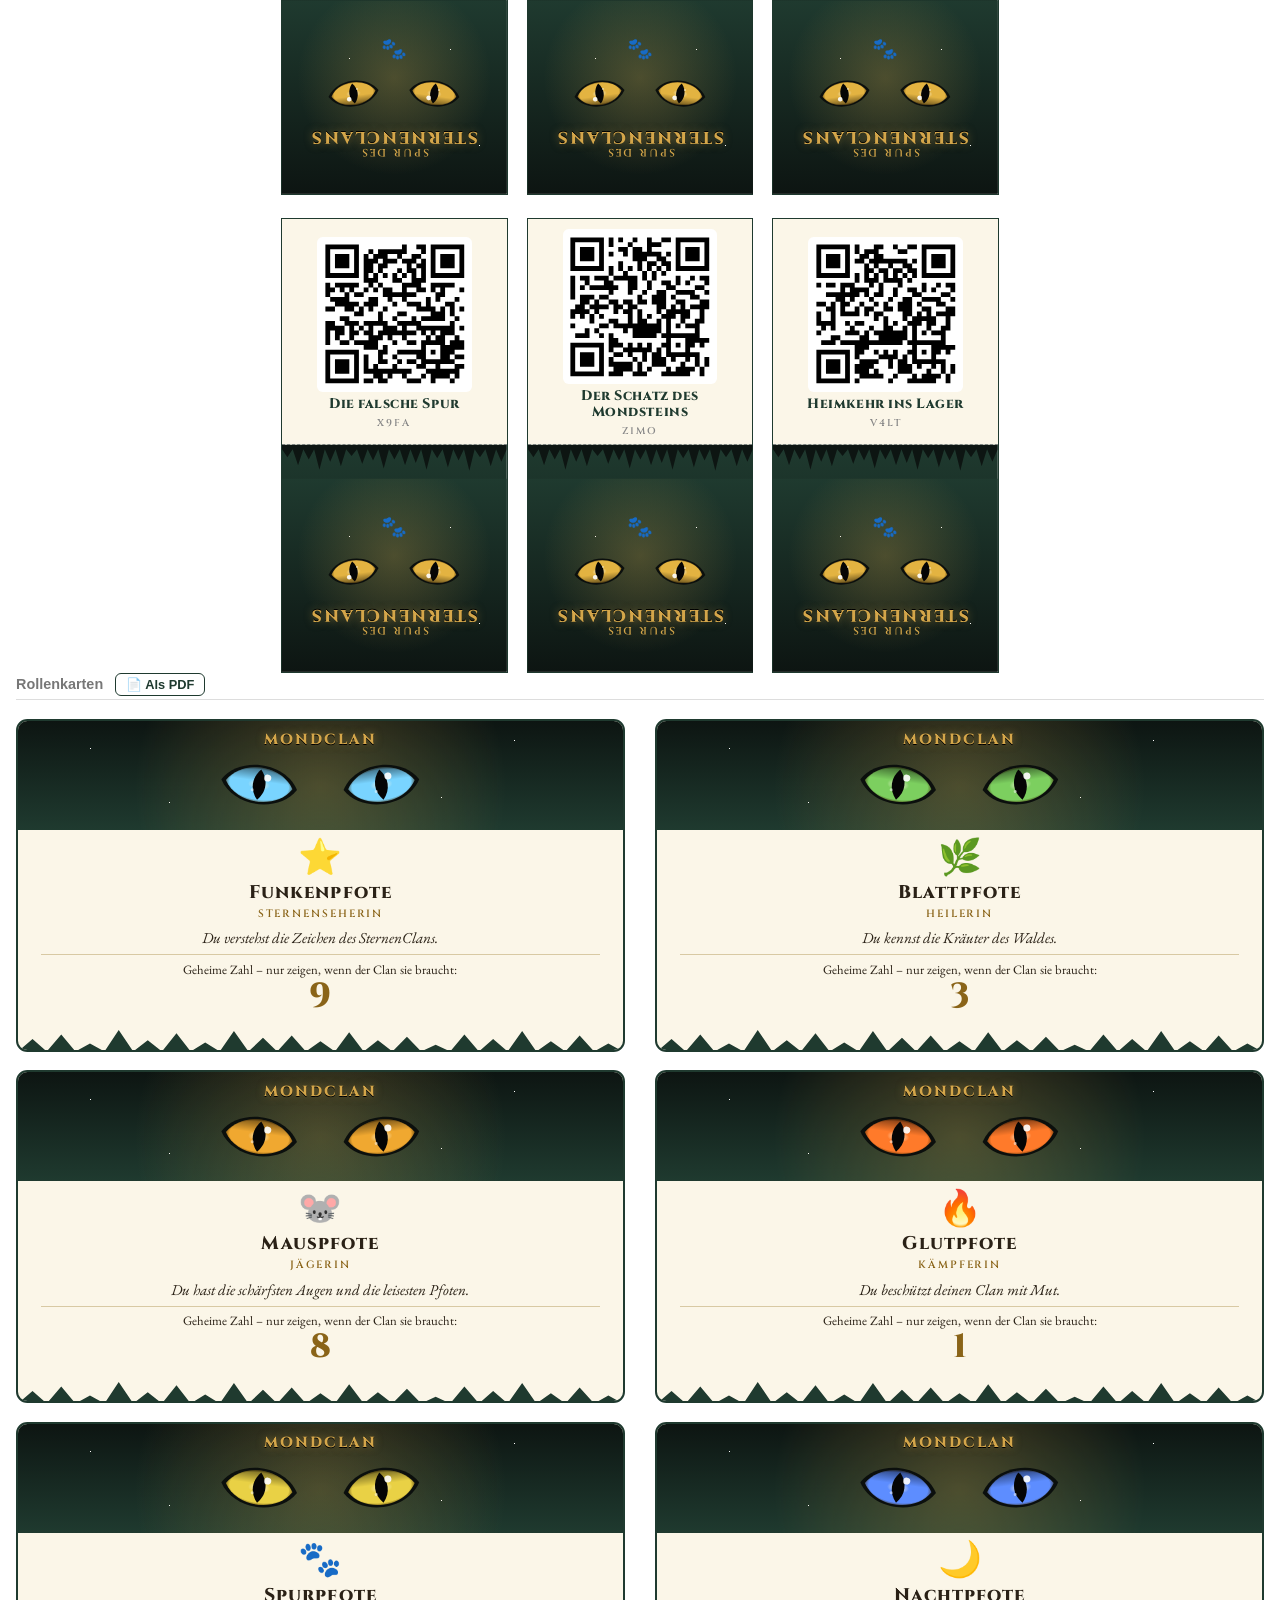
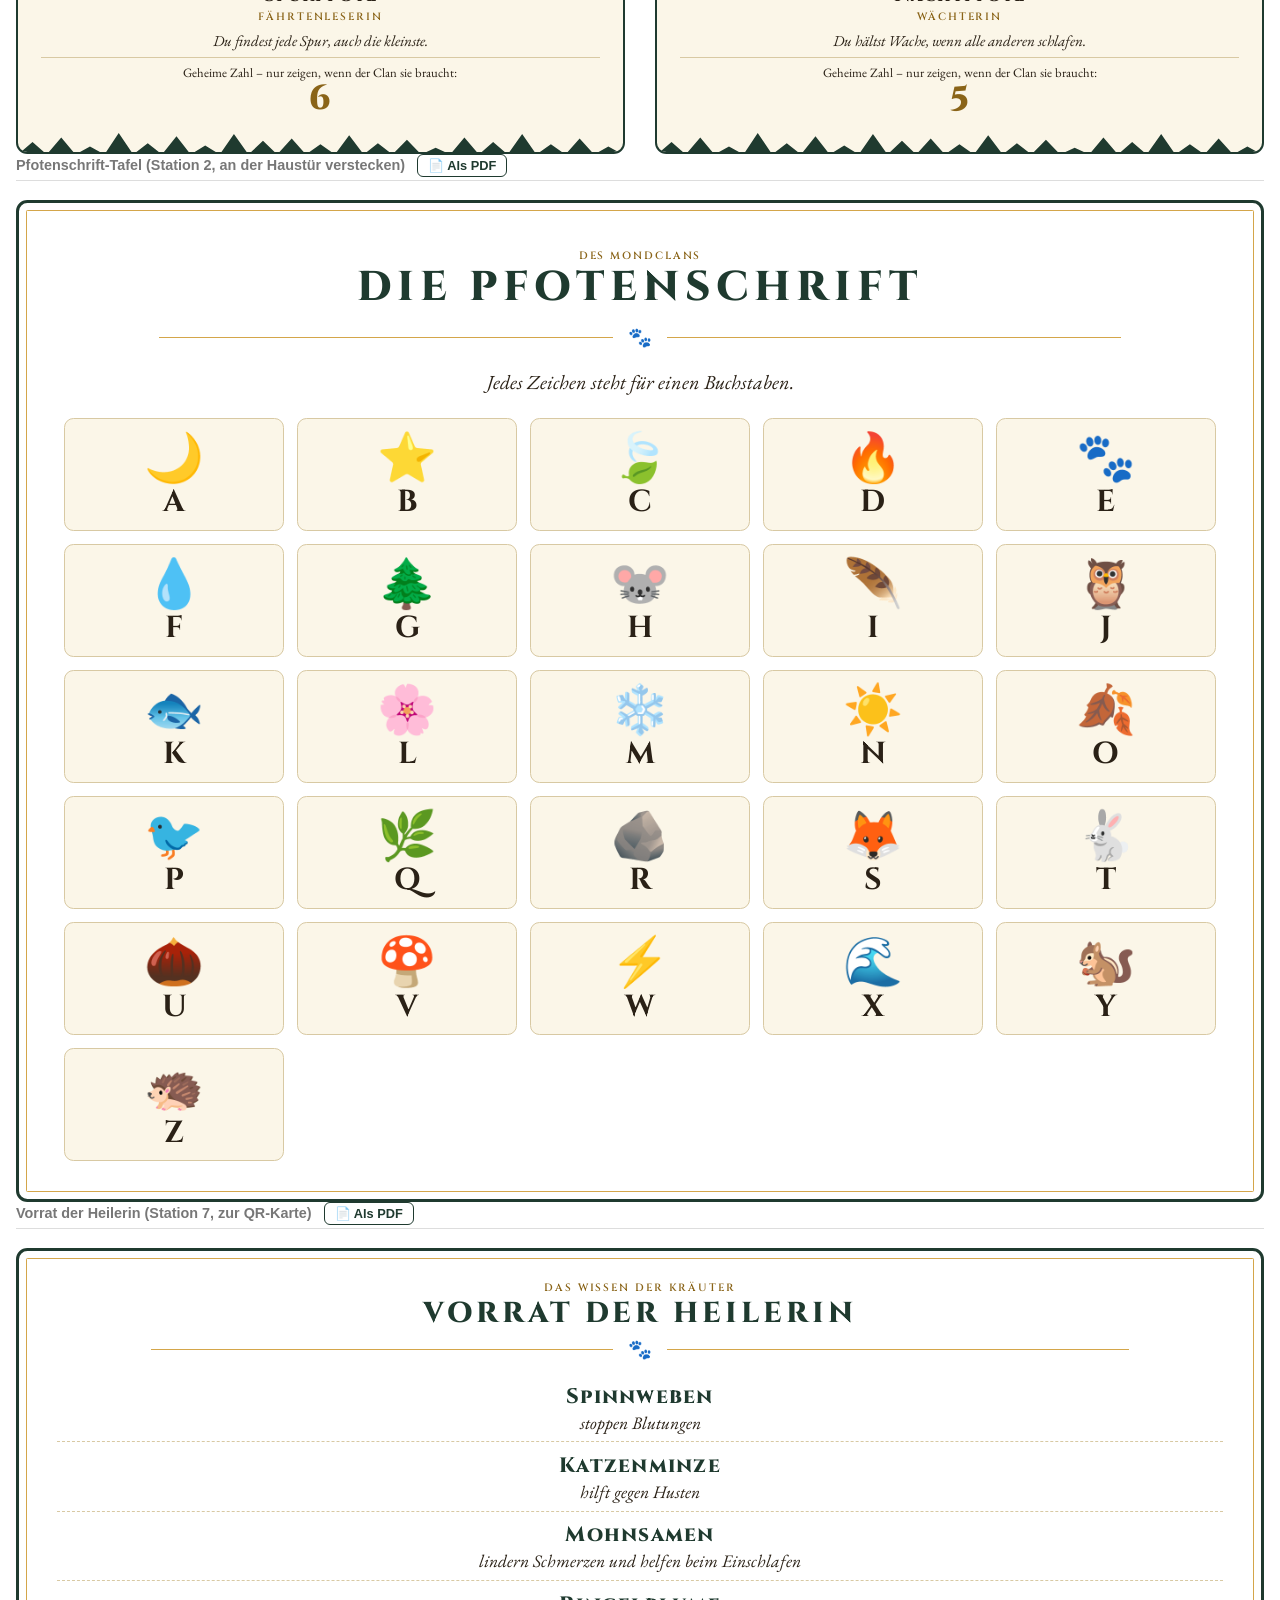
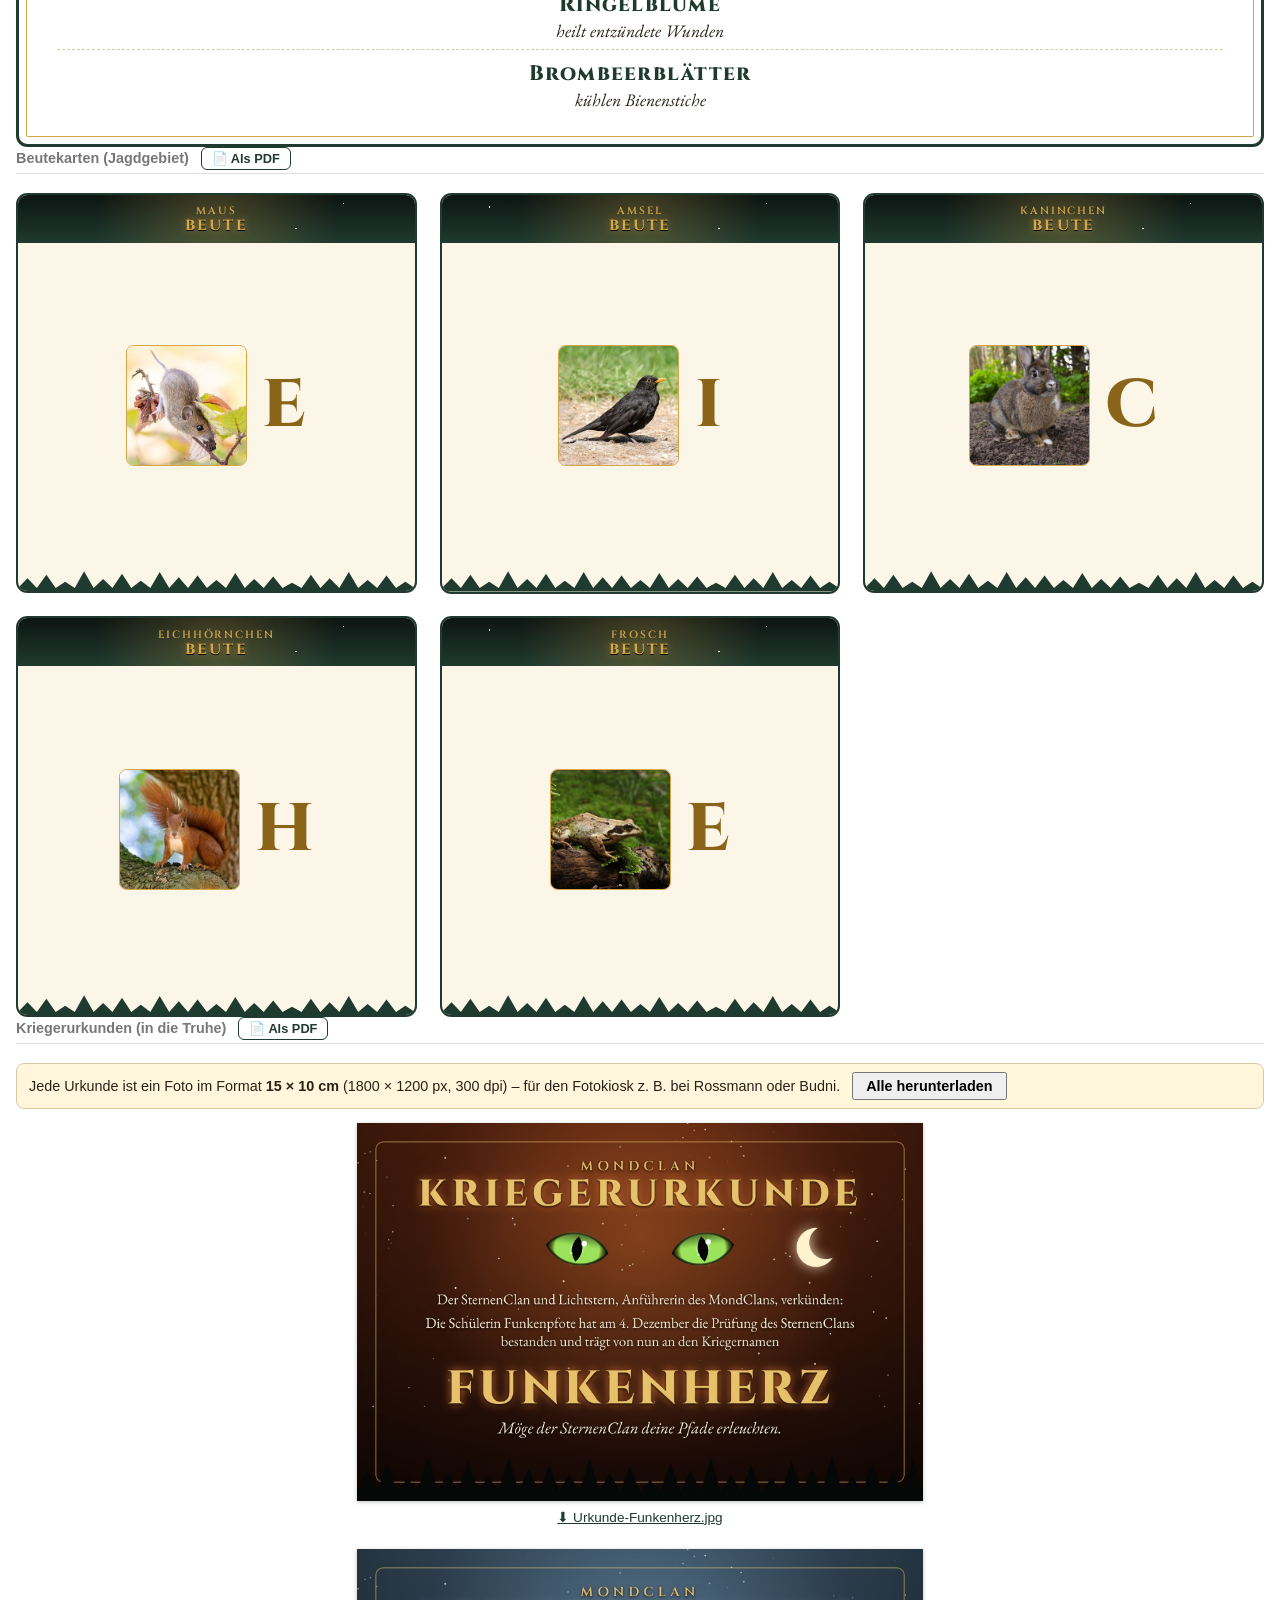
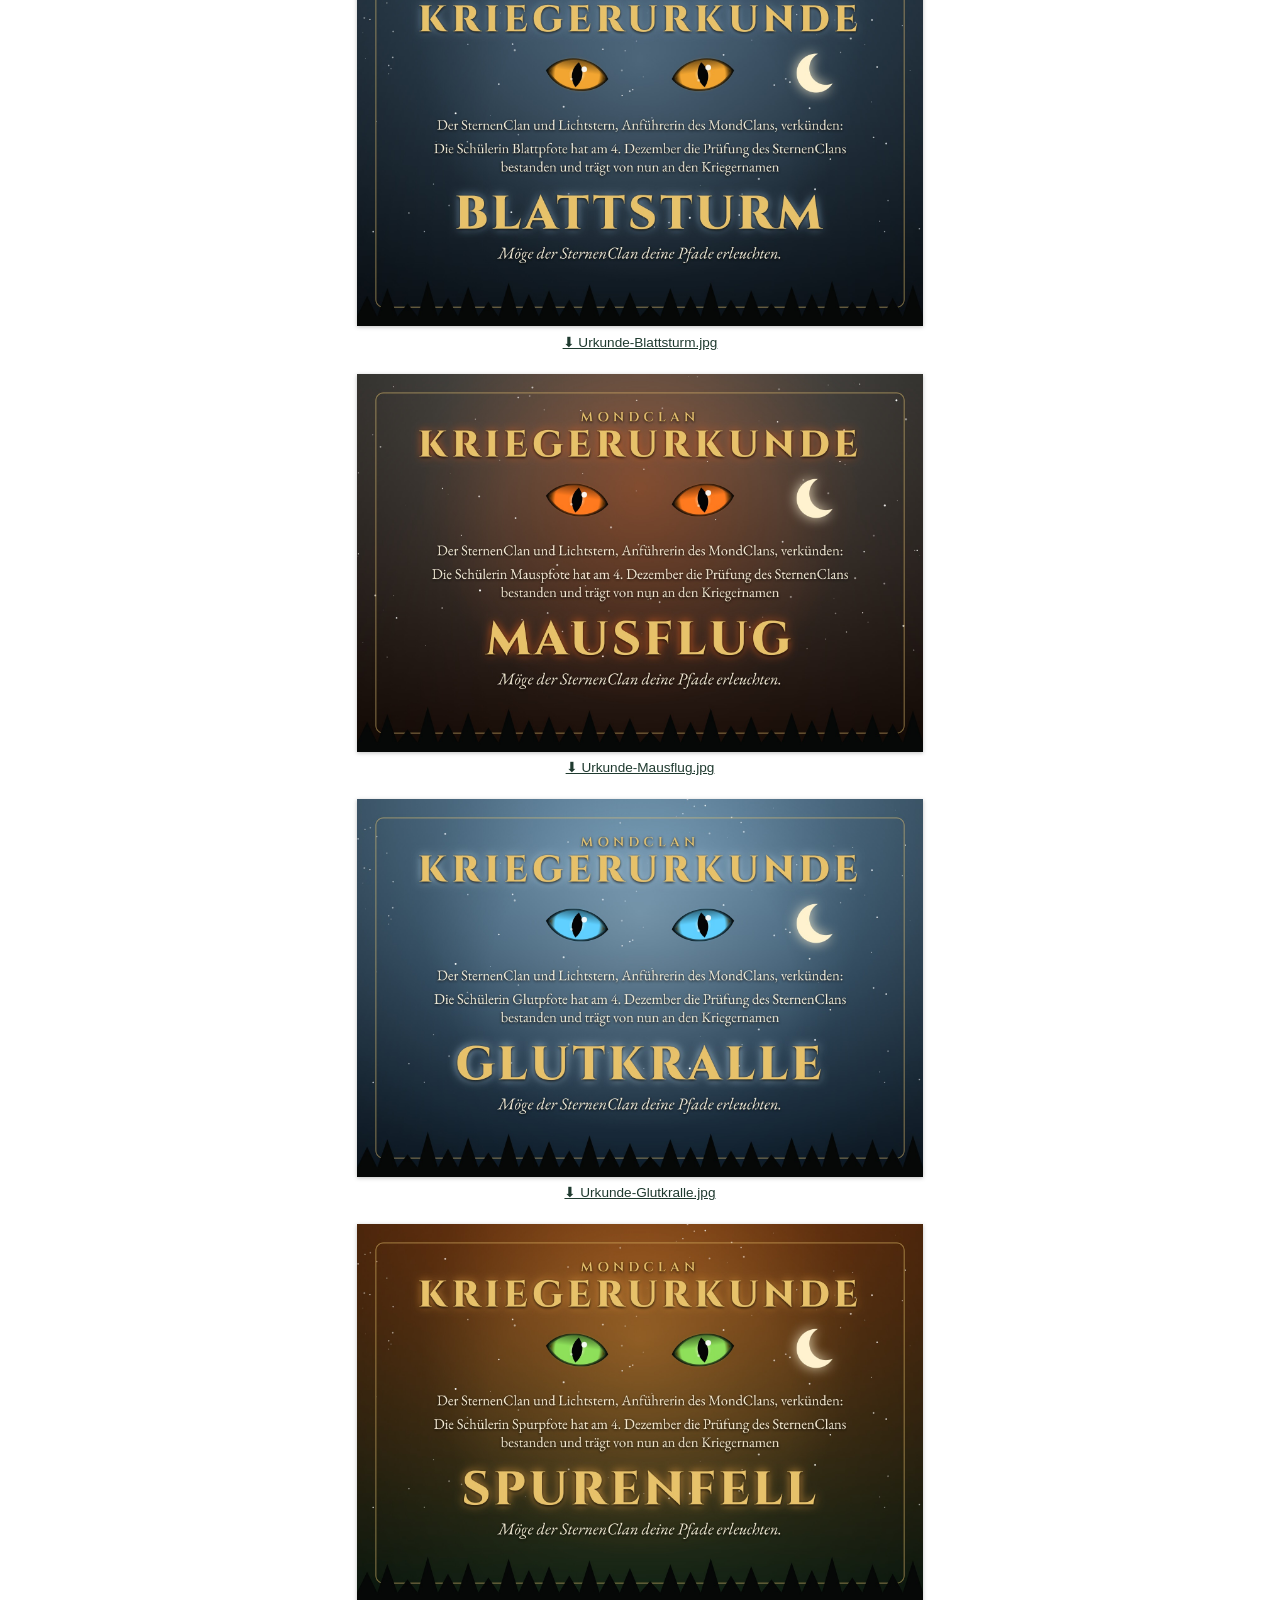
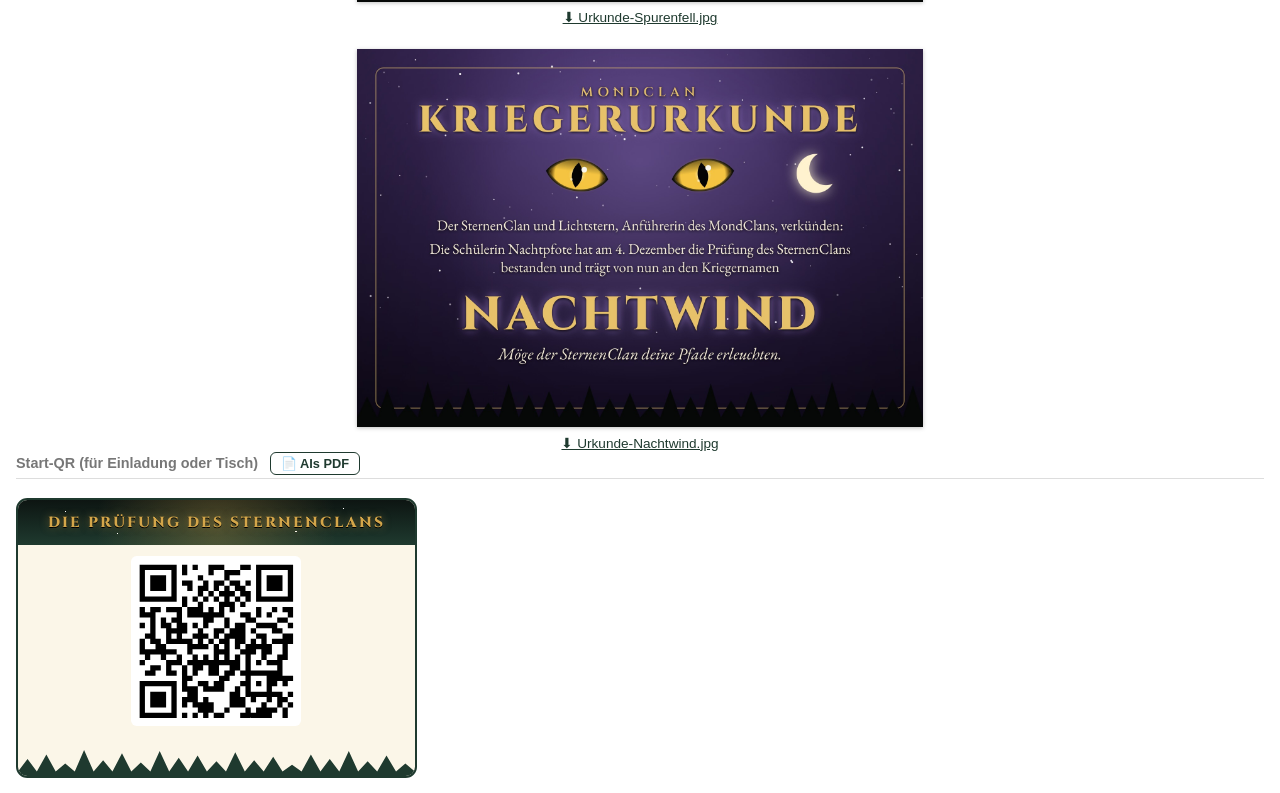
==== commit c554cf79: "Beutekarten mit Tierfotos statt Emojis (keine Verwechslung mit der Pfotenschrift) Co-Authored-By: Cl" ====
--- a/print.html
+++ b/print.html
@@ -150,6 +150,9 @@
     .card.square .body { padding: 1mm 3mm 0; display: flex; flex-direction: column; align-items: center; justify-content: center; }
     .card.square .symbol { font-size: 2.6rem; margin: 0; }
     .card.square .letter { font-size: 4.2rem; margin: 0; }
+    /* Beute als Foto (keine Emojis – sonst Verwechslung mit der Pfotenschrift) */
+    .card.square .body:has(.prey-photo) { flex-direction: row; gap: 4mm; }
+    .prey-photo { width: 32mm; height: 32mm; object-fit: cover; border-radius: 2mm; border: 0.5mm solid var(--gold); display: block; }
     .card.square .forest { height: 7mm; }
 
     /* Urkunden als Fotos 15 × 10 cm */
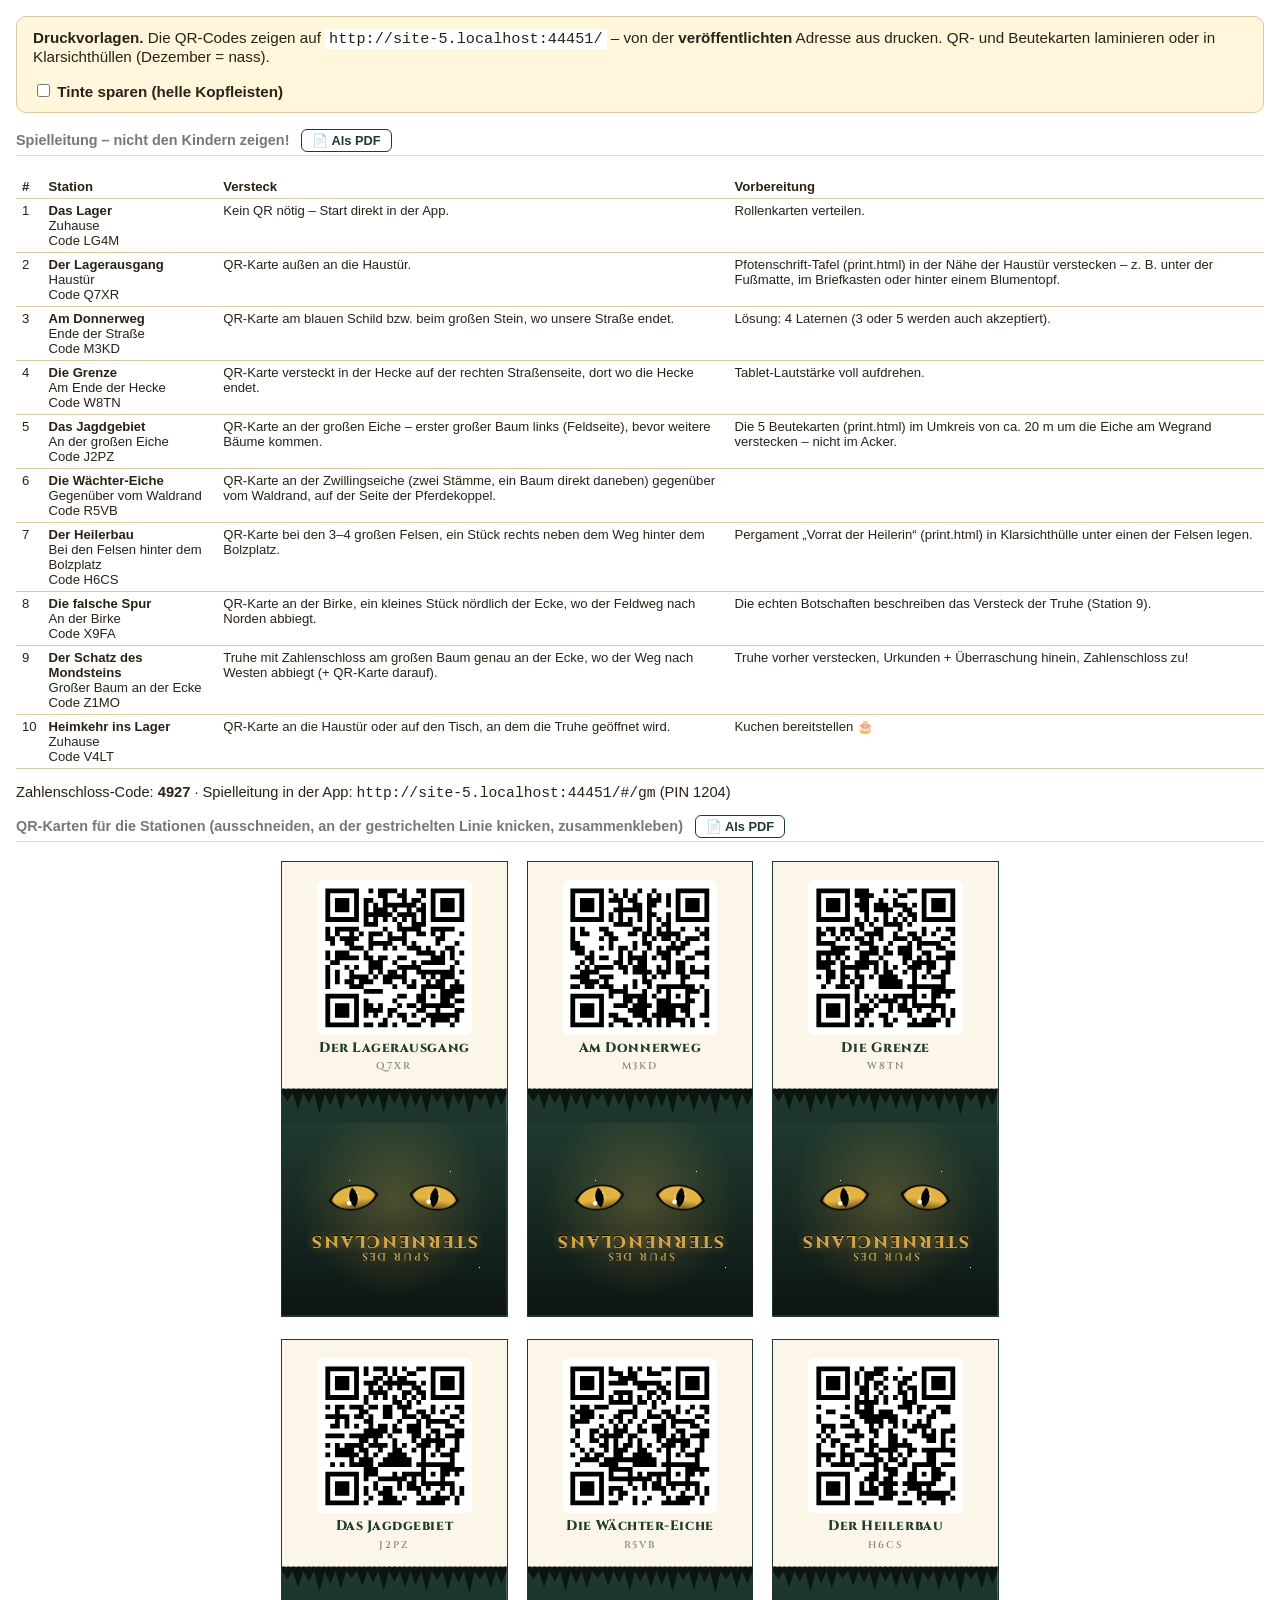
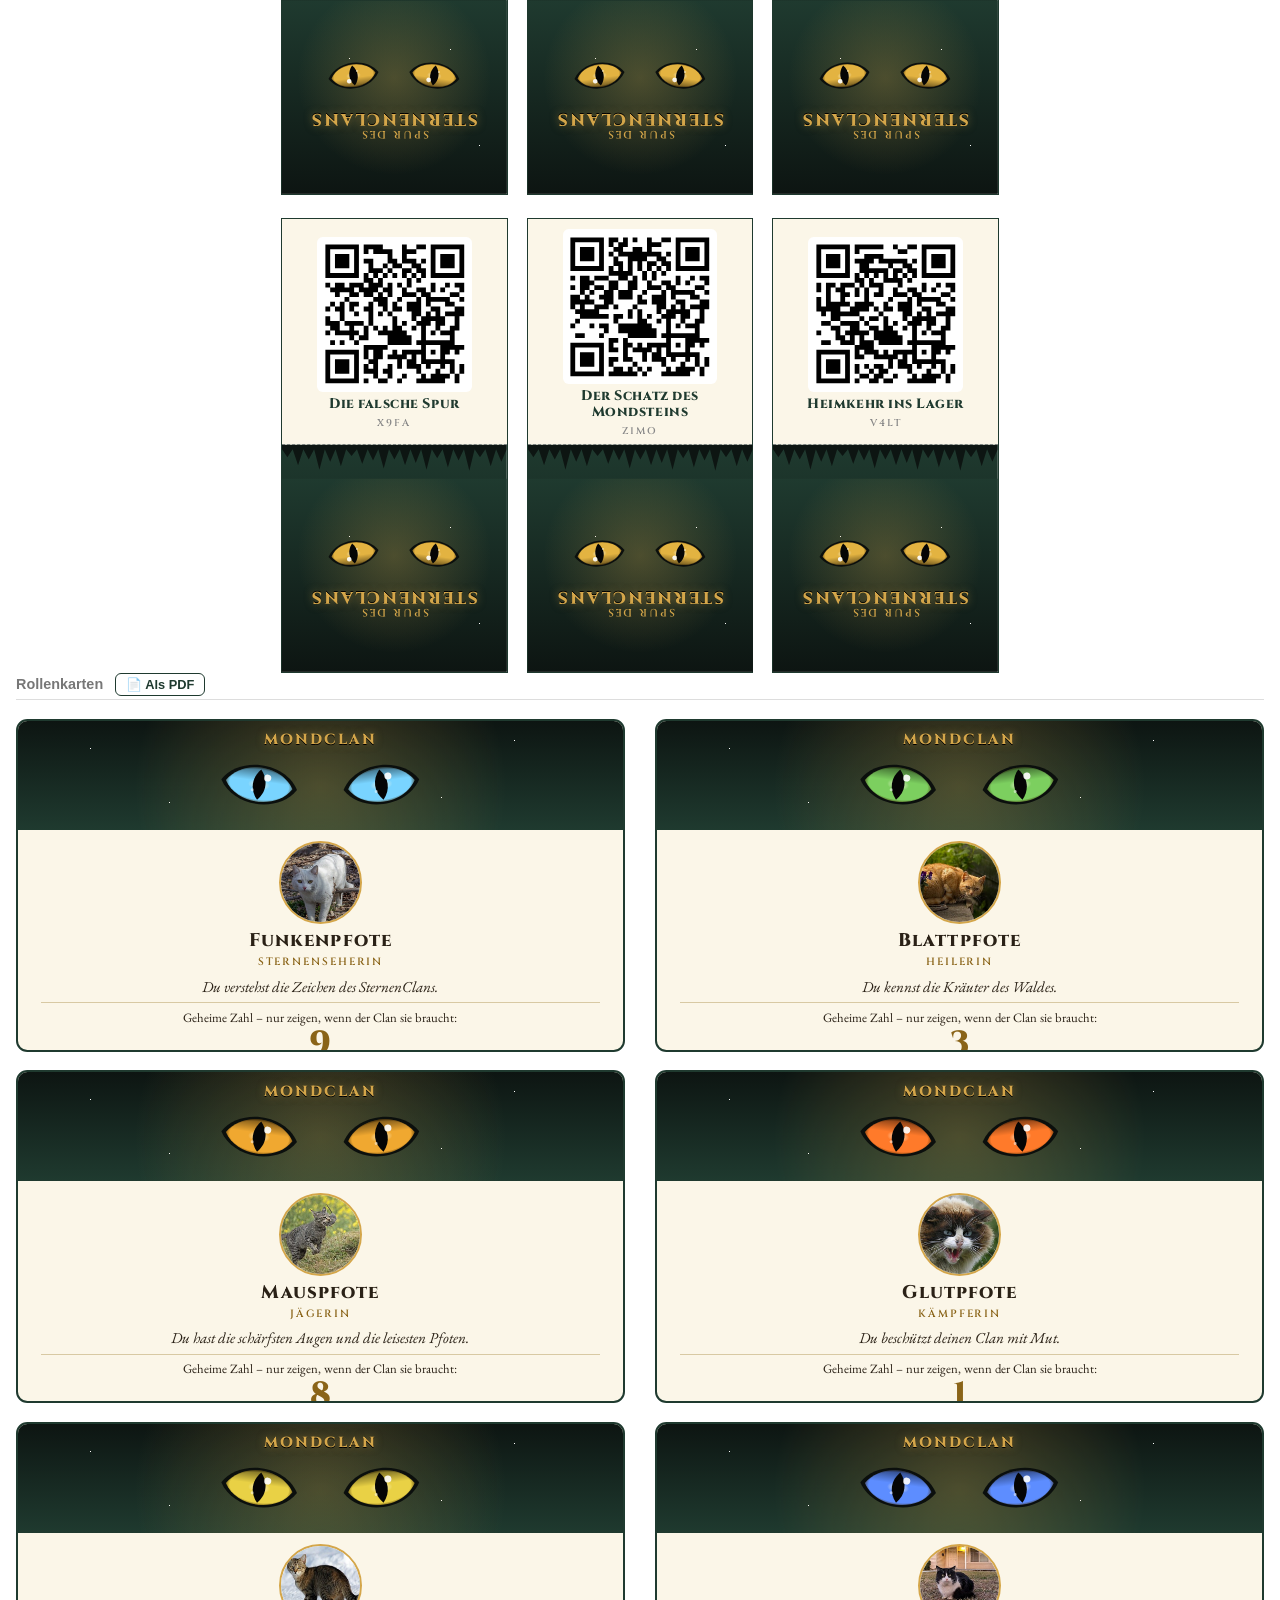
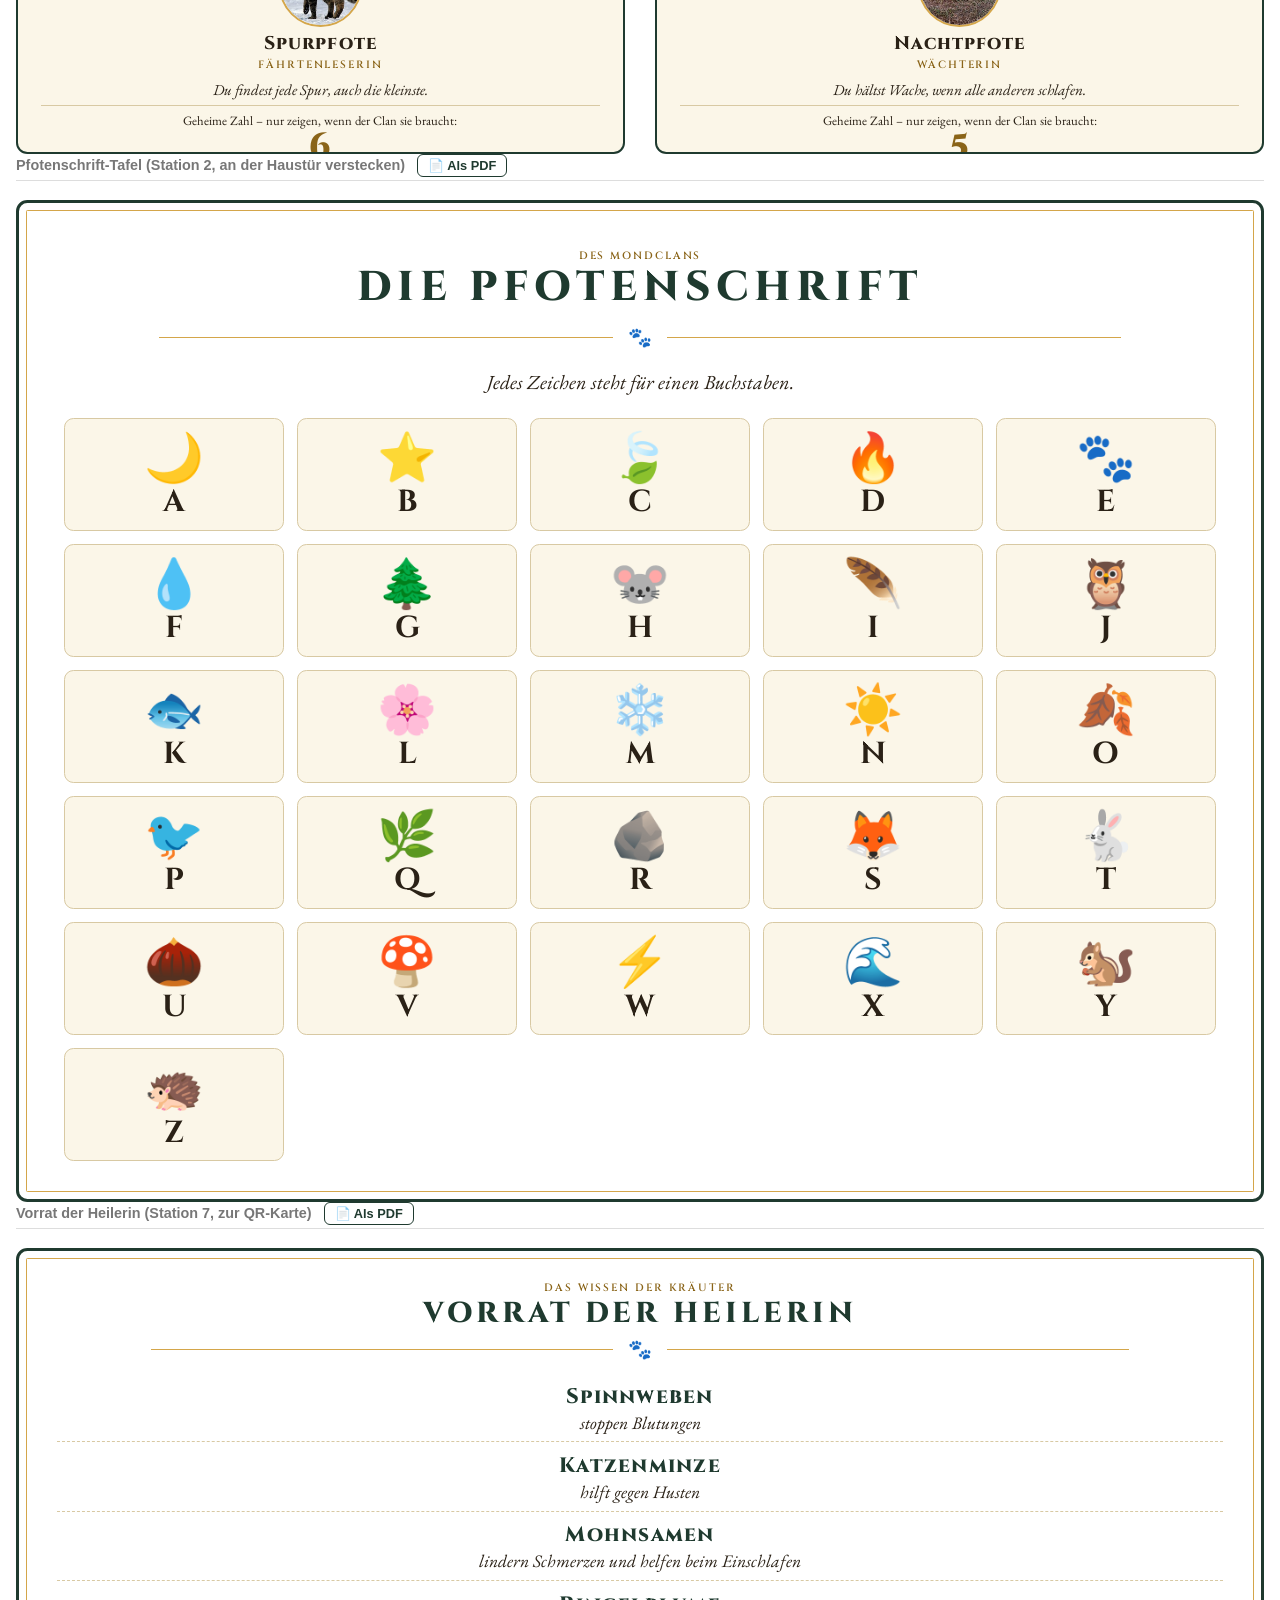
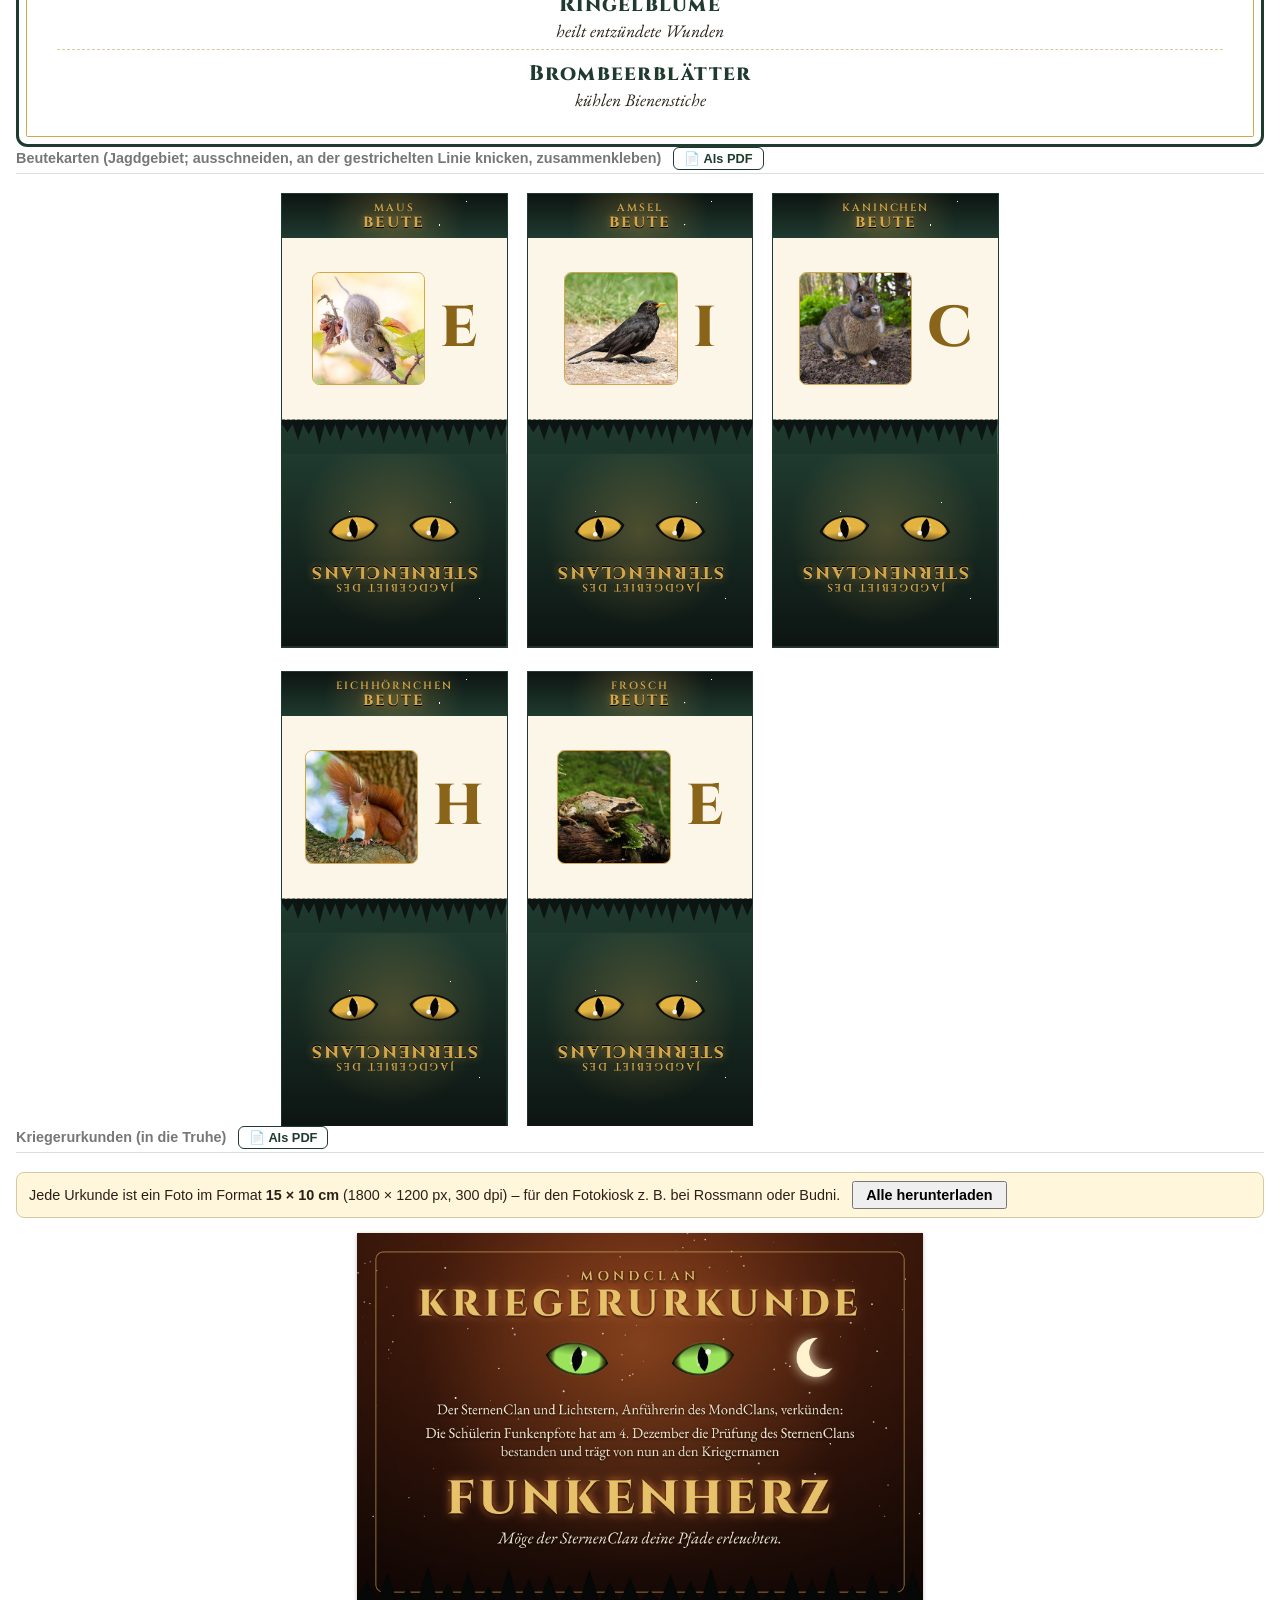
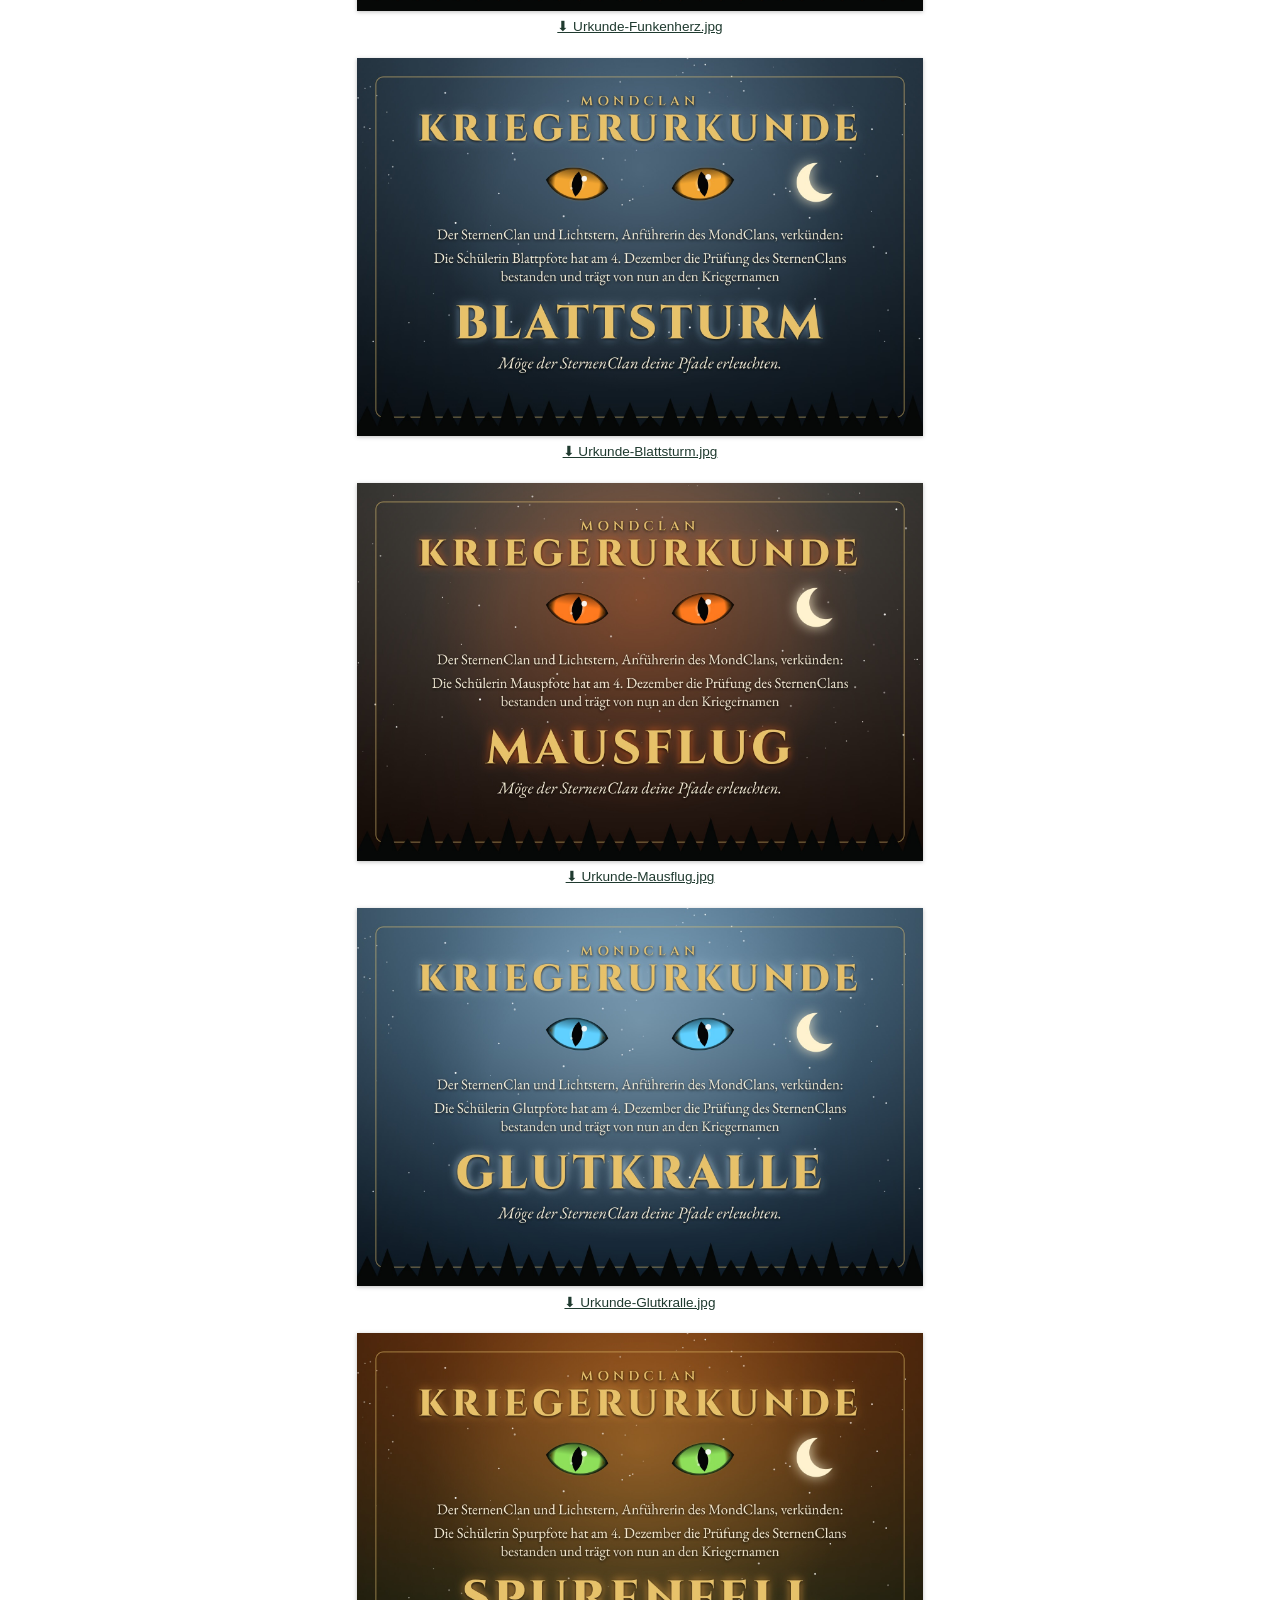
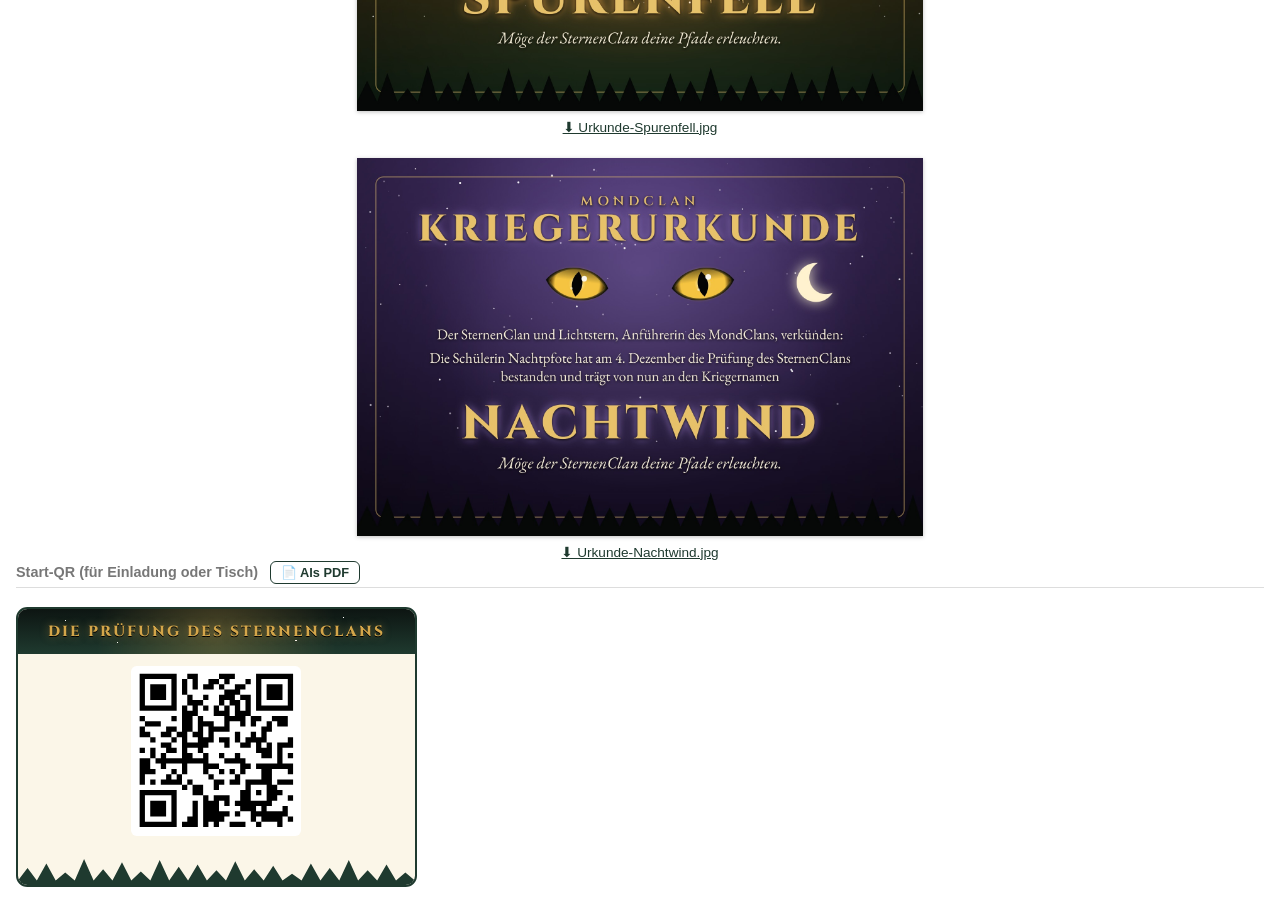
==== commit 03bdb0ed: "Rollenkarten mit Katzenfotos statt Emojis, Beutekarten zum Knicken mit Rückseite Co-Authored-By: Cla" ====
--- a/print.html
+++ b/print.html
@@ -97,7 +97,6 @@
     .fold .back .band { flex: 1; width: 100%; display: flex; flex-direction: column; justify-content: center; padding: 3mm; }
     .fold .back .cover-title { font-size: 1.05rem; letter-spacing: 0.1em; }
     .fold .back .eyes { width: 80%; margin-top: 3mm; }
-    .fold .back .paw { font-size: 1.3rem; margin-top: 2mm; }
     .fold .back .forest { height: 9mm; }
     .fold .back .forest path { fill: #0d1512; }
     body.eco .fold .back { background: #fff; }
@@ -151,8 +150,14 @@
     .card.square .symbol { font-size: 2.6rem; margin: 0; }
     .card.square .letter { font-size: 4.2rem; margin: 0; }
     /* Beute als Foto (keine Emojis – sonst Verwechslung mit der Pfotenschrift) */
-    .card.square .body:has(.prey-photo) { flex-direction: row; gap: 4mm; }
-    .prey-photo { width: 32mm; height: 32mm; object-fit: cover; border-radius: 2mm; border: 0.5mm solid var(--gold); display: block; }
+    .prey-photo { width: 30mm; height: 30mm; object-fit: cover; border-radius: 2mm; border: 0.5mm solid var(--gold); display: block; }
+    .fold .front.prey { justify-content: space-between; padding-top: 0; }
+    .fold .front.prey .band { width: 100%; padding: 2mm 3mm; }
+    .fold .front.prey .body { flex: 1; display: flex; align-items: center; justify-content: center; gap: 4mm; }
+    .fold .front.prey .letter { font-size: 3.6rem; margin: 0; }
+    /* Rollen als Katzenfoto (keine Emojis – sonst Verwechslung mit der Pfotenschrift) */
+    .role-photo { width: 24mm; height: 24mm; object-fit: cover; border-radius: 50%; border: 0.6mm solid var(--gold); display: block; margin: 1mm auto 0; }
+    .grid.two .role-photo { width: 22mm; height: 22mm; }
     .card.square .forest { height: 7mm; }
 
     /* Urkunden als Fotos 15 × 10 cm */
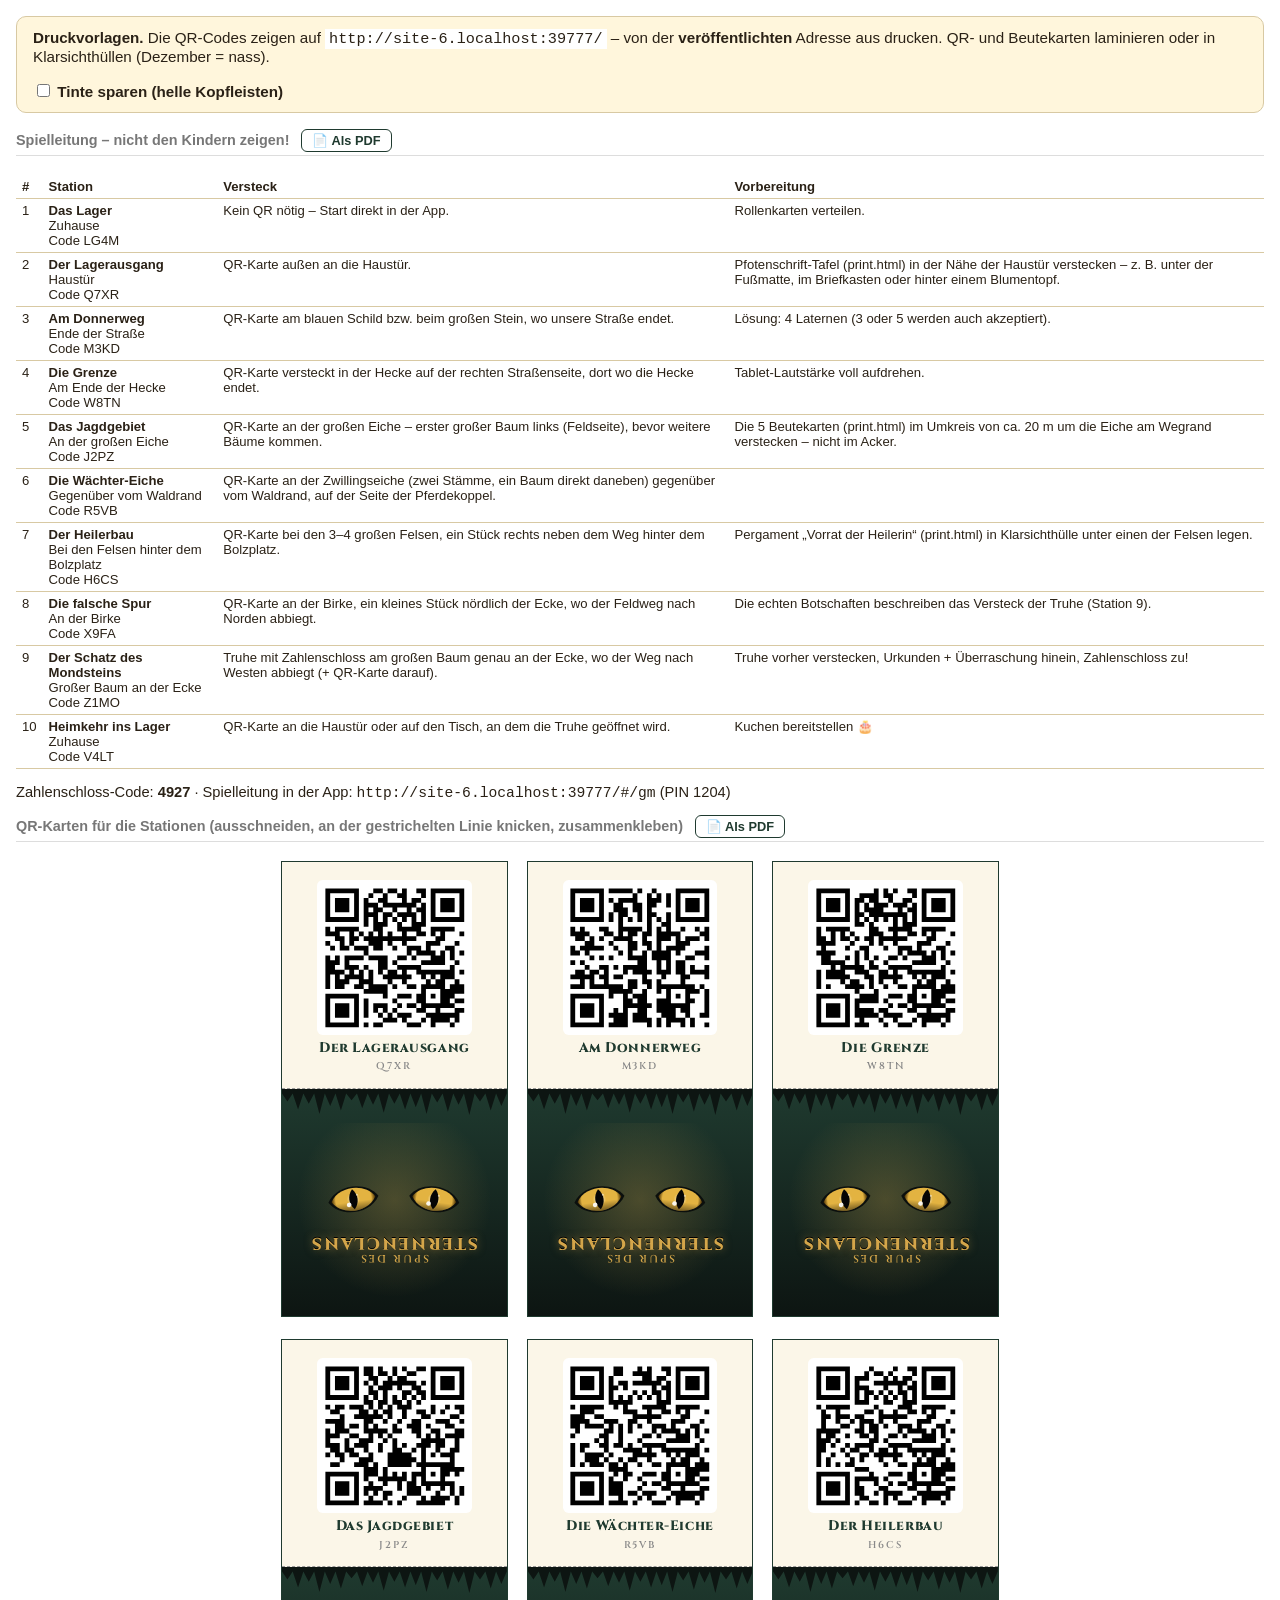
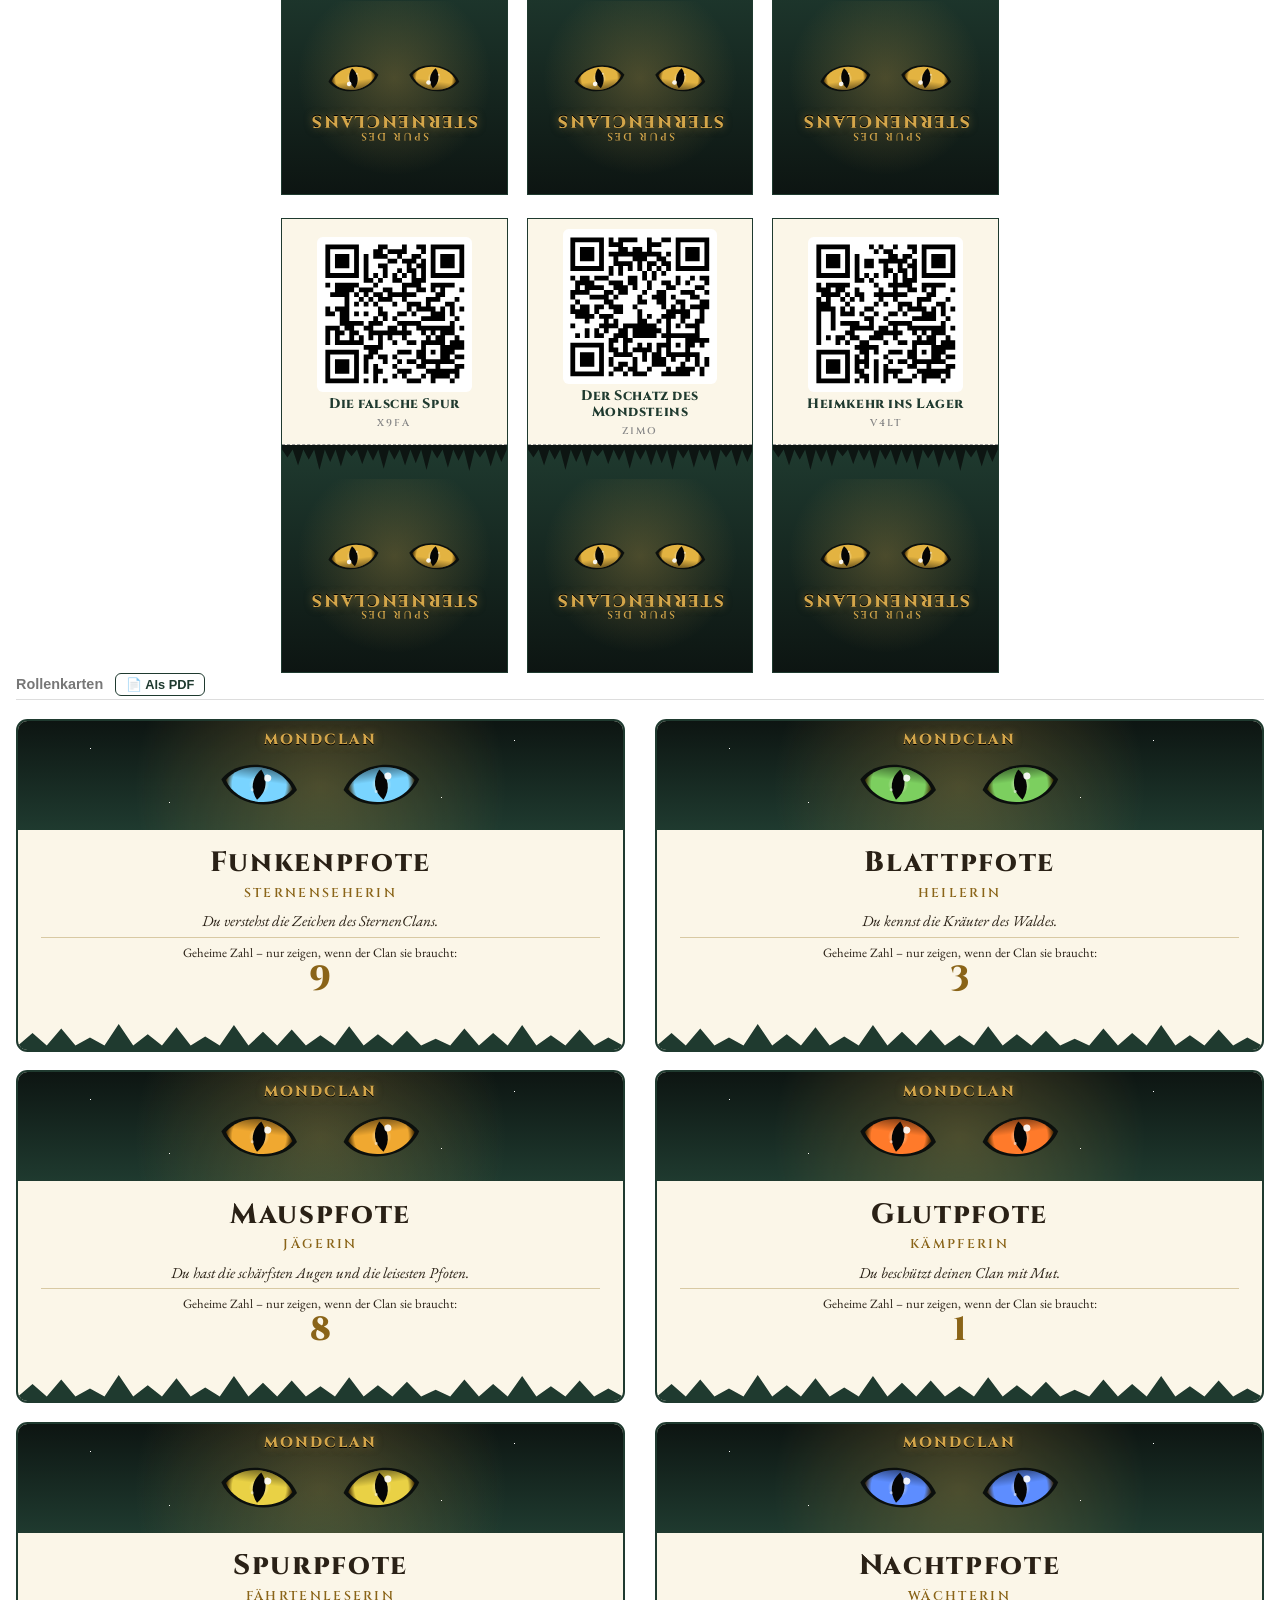
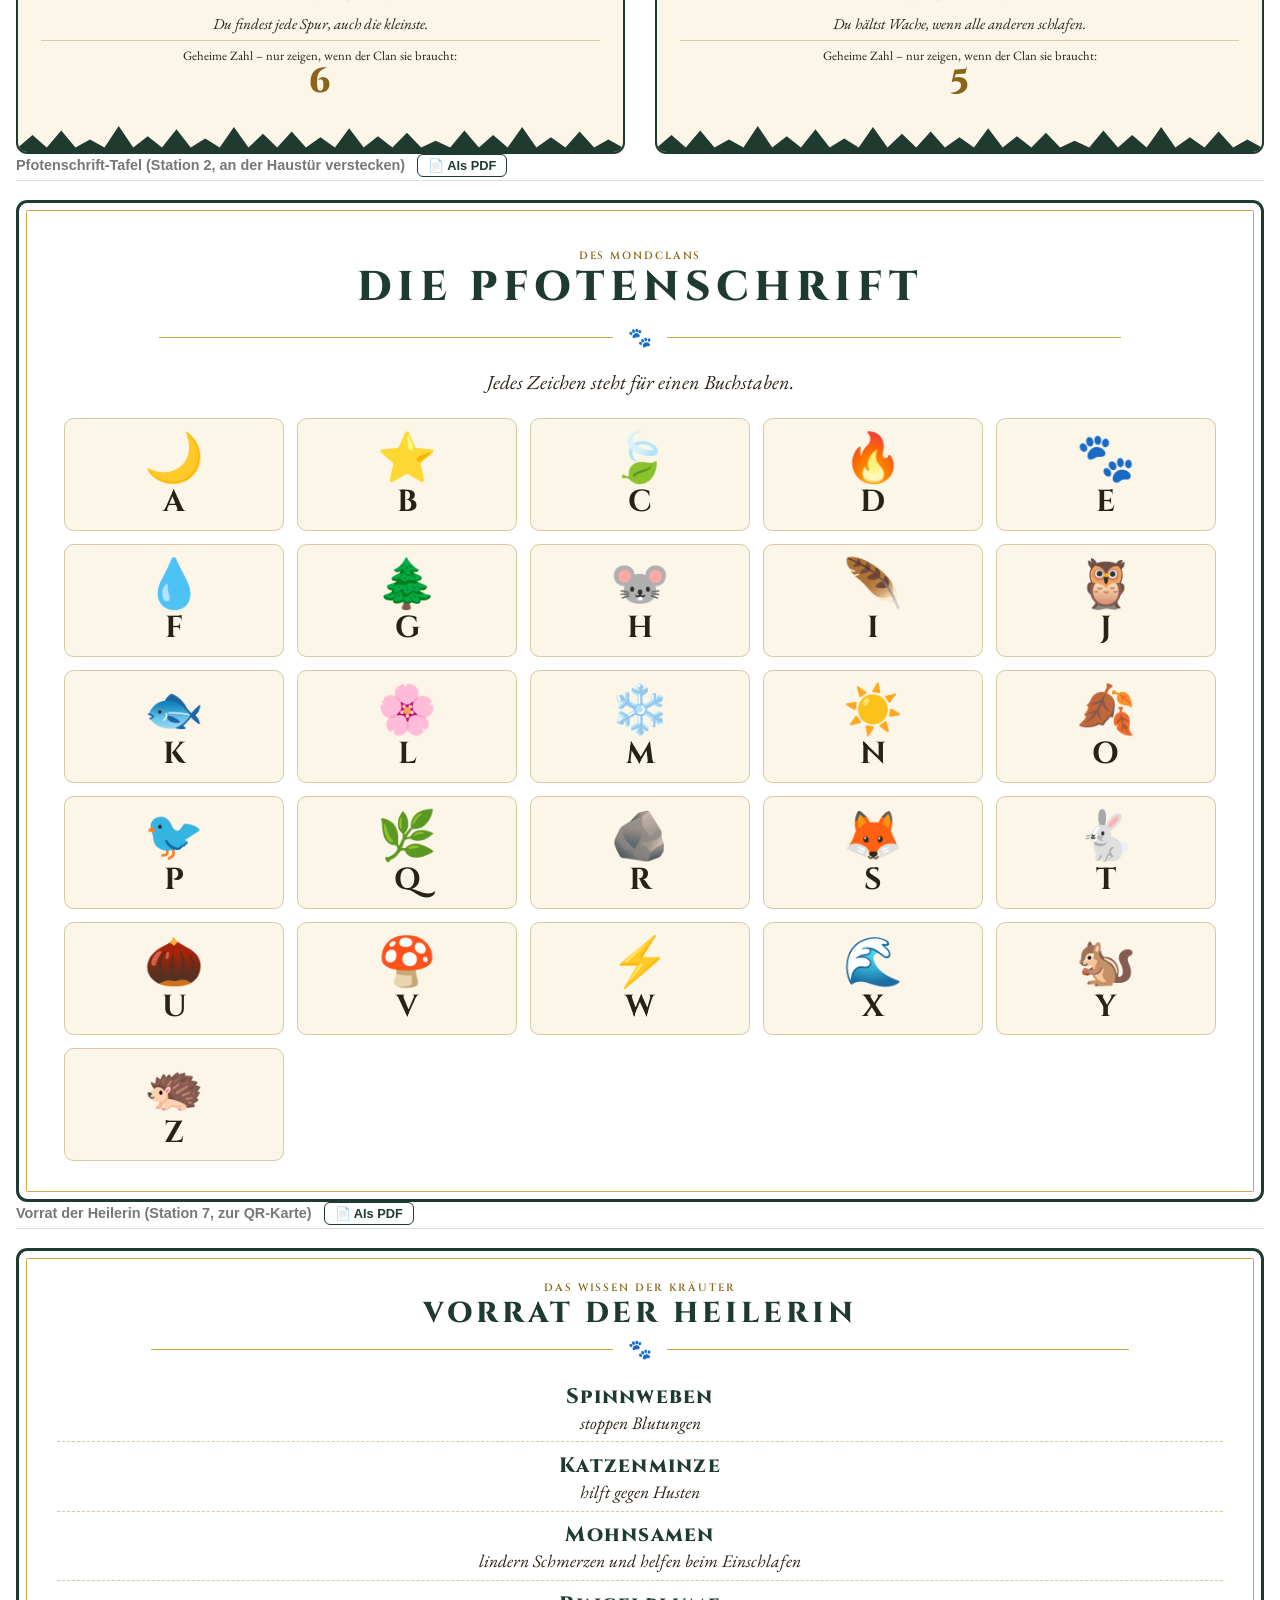
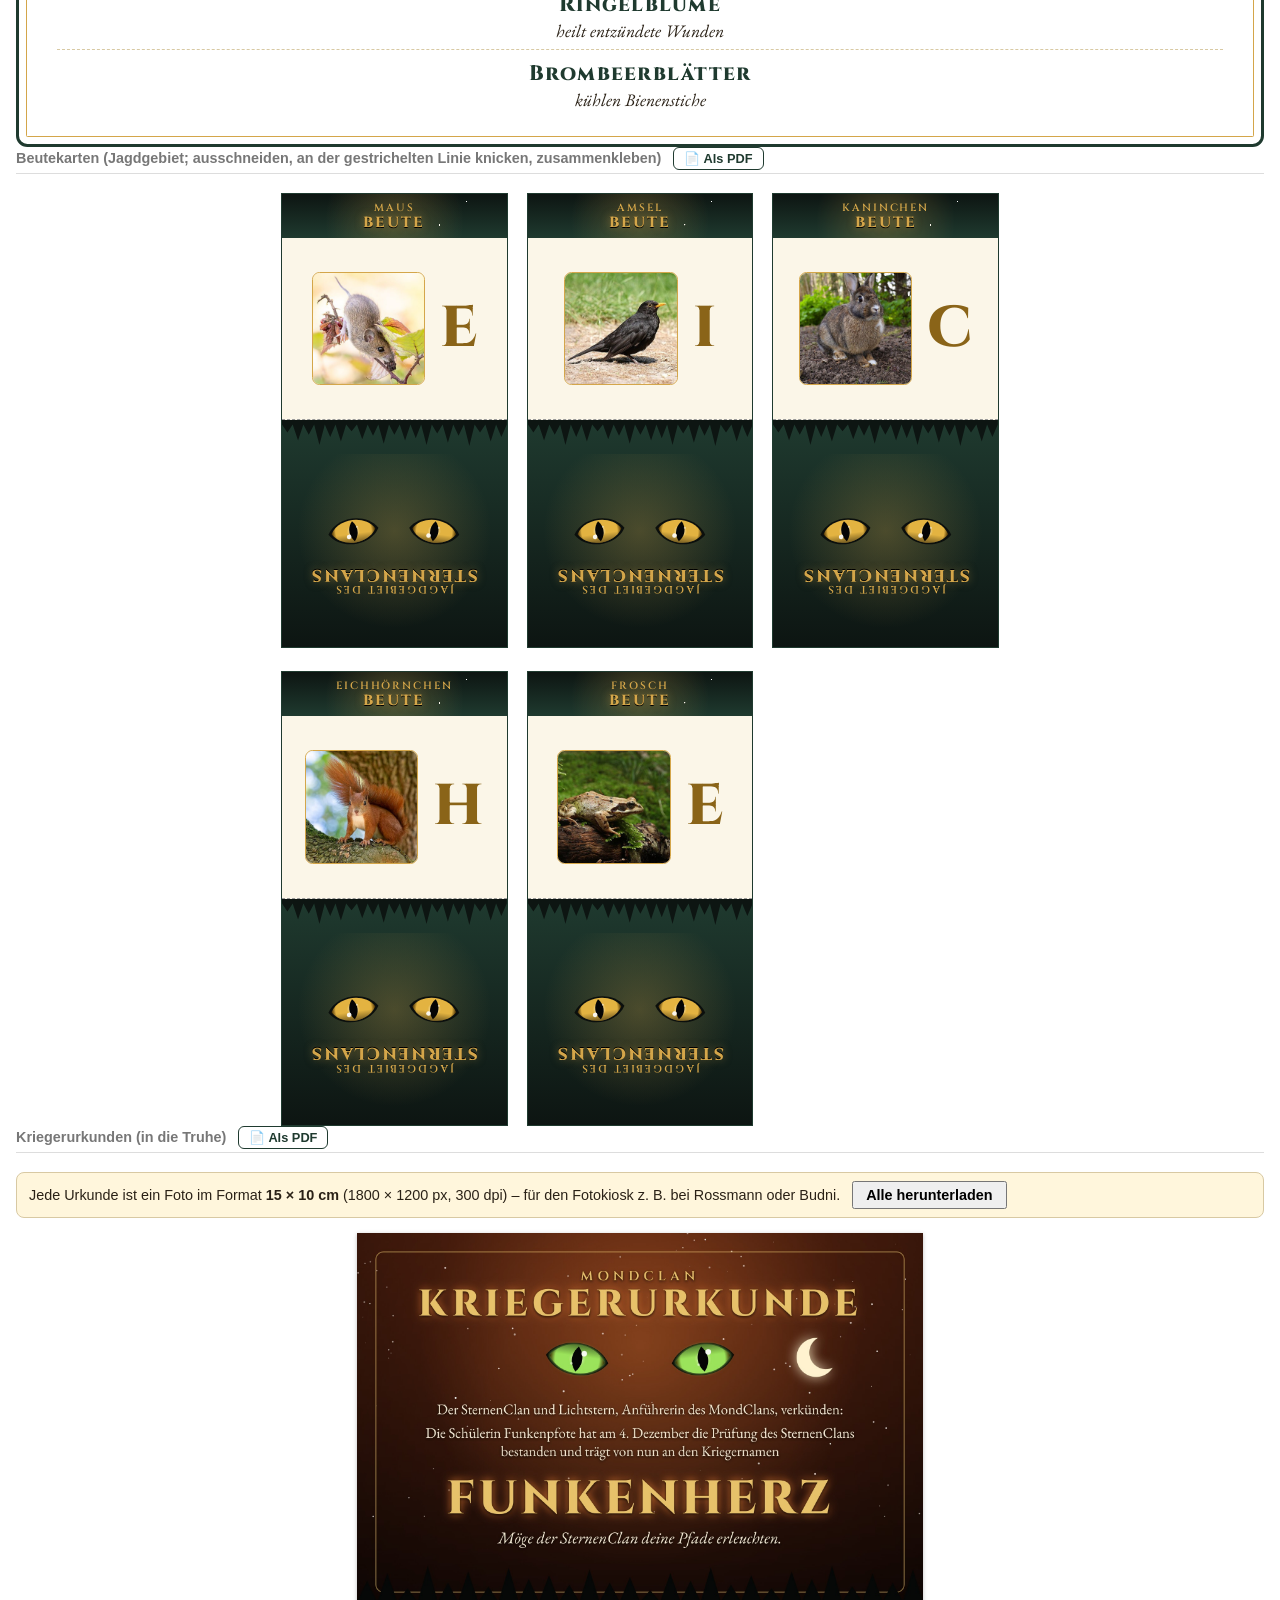
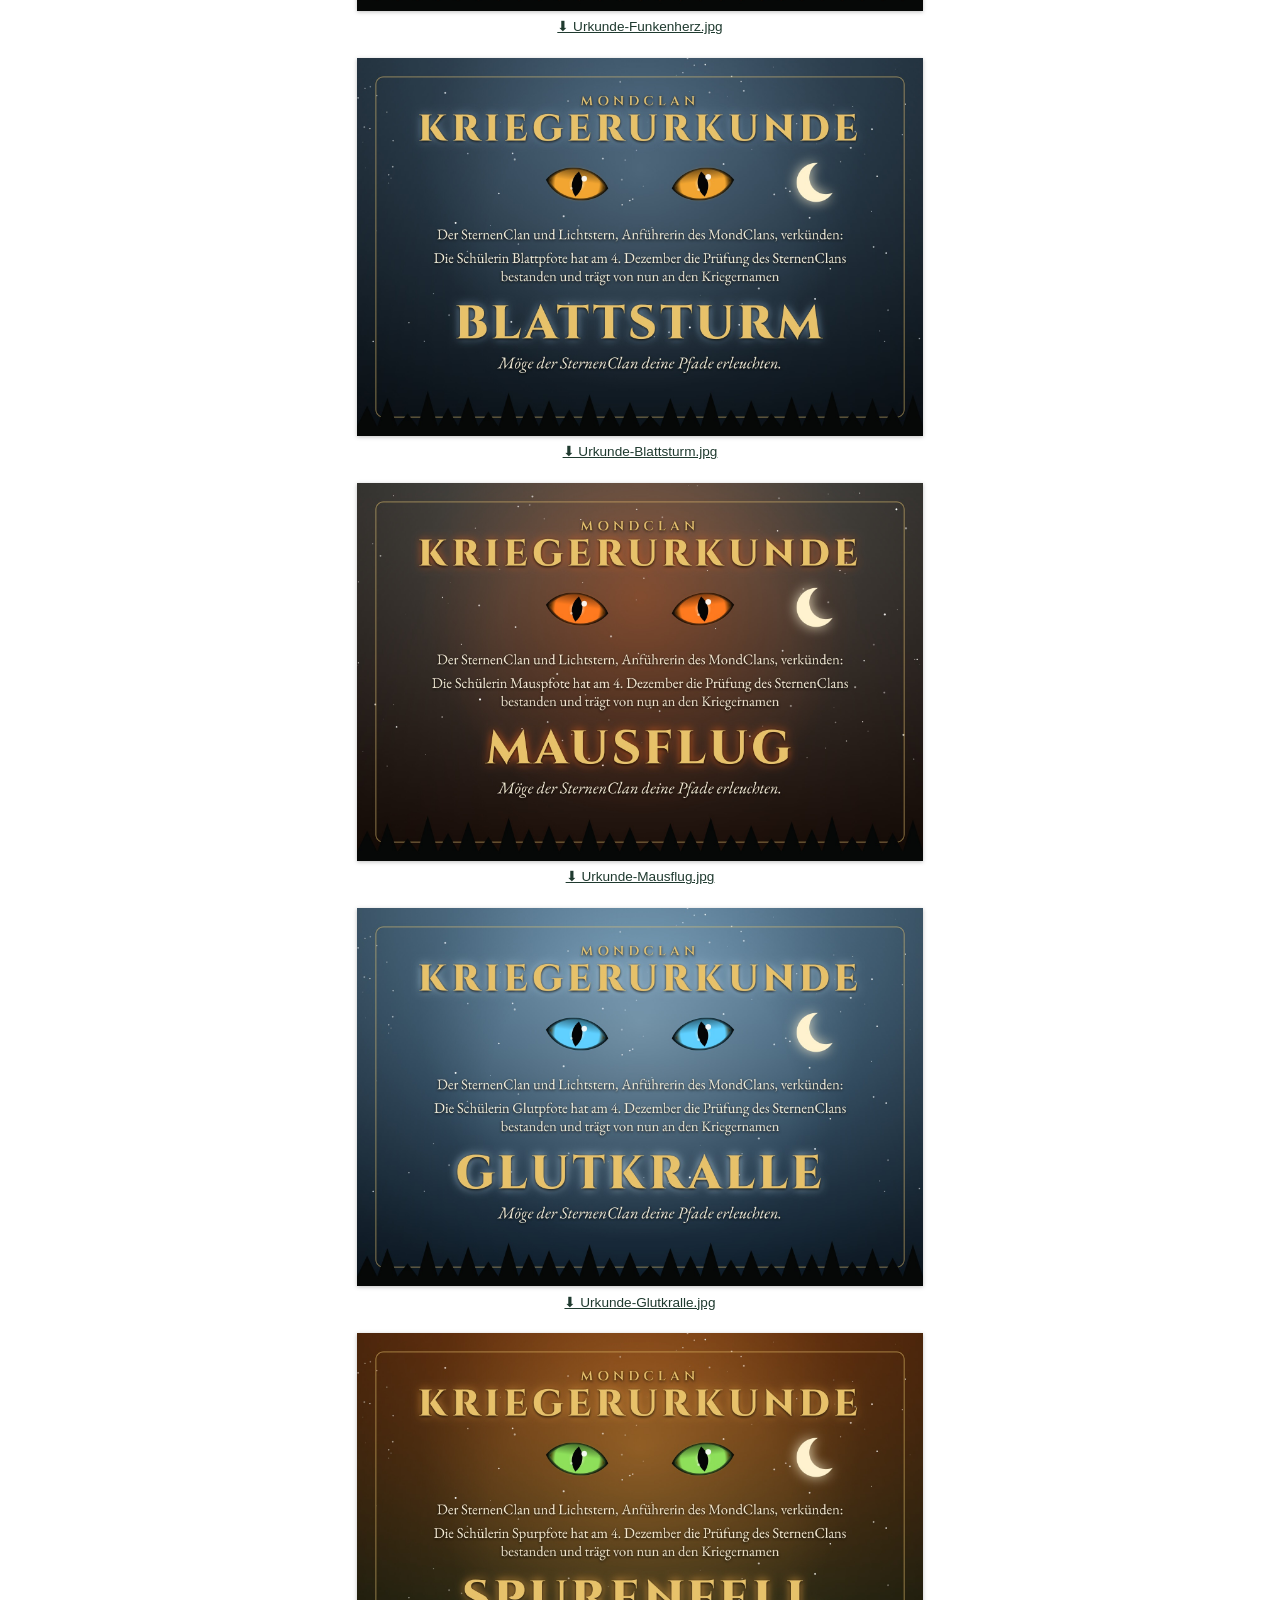
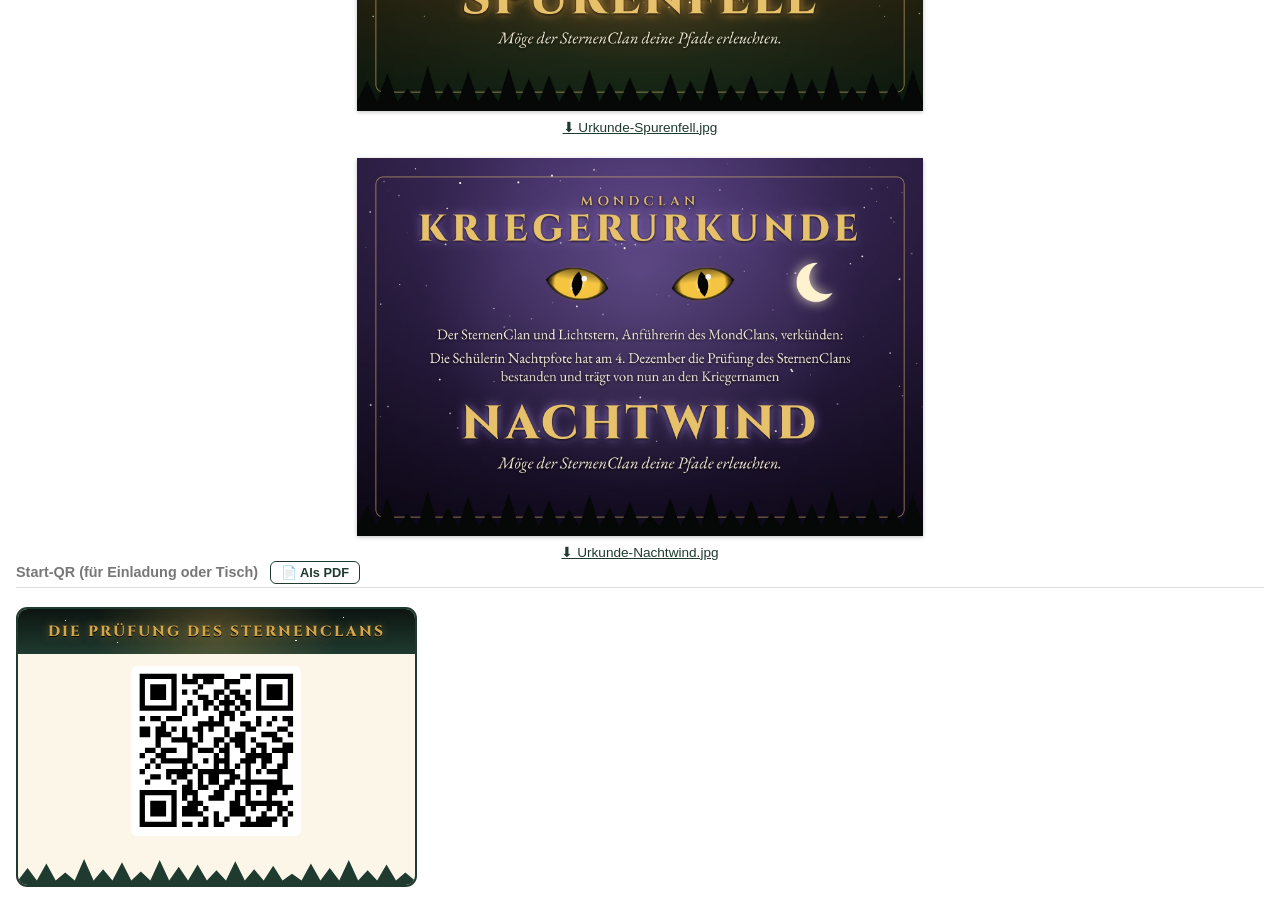
==== commit 32d10782: "Rollenkarten ohne Bilder mit größerem Namen und Luft unter der Zahl; Faltkarten-Rückseiten PDF-taugl" ====
--- a/print.html
+++ b/print.html
@@ -38,8 +38,9 @@
     .grid.two .card { height: 88mm; }
     .grid.two .band { padding: 3mm; }
     .grid.two .eyes { width: 42%; }
-    .grid.two .body { padding: 2mm 6mm; }
-    .grid.two .symbol { font-size: 2.2rem; margin: 0; }
+    .grid.two .card .body { display: flex; flex-direction: column; justify-content: center; padding: 3mm 6mm 4mm; }
+    .grid.two .apprentice { font-size: 1.75rem; margin: 0; }
+    .grid.two .role-title { margin: 1mm 0 2.5mm; font-size: 0.8rem; }
     .grid.two .role-text { margin-bottom: 1.5mm; }
     .grid.two .secret { padding-top: 1.5mm; }
     .grid.two .digit { font-size: 2.1rem; }
@@ -93,12 +94,13 @@
     .fold .station-name { margin: 1.5mm 2mm 0; font-family: var(--title); font-weight: 800; font-size: 0.85rem; letter-spacing: 0.04em; color: var(--forest); line-height: 1.15; }
     /* Spurcode nur als Notlösung, falls die Kamera streikt */
     .fold .front .spurcode { margin: 0.8mm 0 0; font-size: 0.62rem; color: #888; }
-    .fold .back { transform: rotate(180deg); background: linear-gradient(180deg, #0d1512, var(--forest)); justify-content: space-between; }
-    .fold .back .band { flex: 1; width: 100%; display: flex; flex-direction: column; justify-content: center; padding: 3mm; }
+    .fold .back { background: linear-gradient(0deg, #0d1512, var(--forest)); justify-content: space-between; }
+    .fold .back .band { flex: 1; width: 100%; display: flex; flex-direction: column; justify-content: center; padding: 3mm; background: radial-gradient(circle at 50% 40%, rgba(212, 166, 74, 0.28), transparent 60%); }
     .fold .back .cover-title { font-size: 1.05rem; letter-spacing: 0.1em; }
-    .fold .back .eyes { width: 80%; margin-top: 3mm; }
+    .fold .back .eyes { width: 80%; margin-bottom: 3mm; }
     .fold .back .forest { height: 9mm; }
     .fold .back .forest path { fill: #0d1512; }
+    .upside-down { transform: rotate(180deg); }
     body.eco .fold .back { background: #fff; }
     body.eco .fold .back .band { border-bottom: 0; }
     body.eco .fold .back .forest path { fill: #c9d3c2; }
@@ -155,9 +157,6 @@
     .fold .front.prey .band { width: 100%; padding: 2mm 3mm; }
     .fold .front.prey .body { flex: 1; display: flex; align-items: center; justify-content: center; gap: 4mm; }
     .fold .front.prey .letter { font-size: 3.6rem; margin: 0; }
-    /* Rollen als Katzenfoto (keine Emojis – sonst Verwechslung mit der Pfotenschrift) */
-    .role-photo { width: 24mm; height: 24mm; object-fit: cover; border-radius: 50%; border: 0.6mm solid var(--gold); display: block; margin: 1mm auto 0; }
-    .grid.two .role-photo { width: 22mm; height: 22mm; }
     .card.square .forest { height: 7mm; }
 
     /* Urkunden als Fotos 15 × 10 cm */
@@ -195,6 +194,8 @@
       .screen-only, .screen-only-inline, .photo .download { display: none; }
       body { padding: 0; }
       @page { size: A4; margin: 10mm; }
+      /* weicher Leuchtschatten wird im PDF zum Kasten */
+      .band .cover-title { text-shadow: 0 1px 0 #000; }
     }
   </style>
 </head>
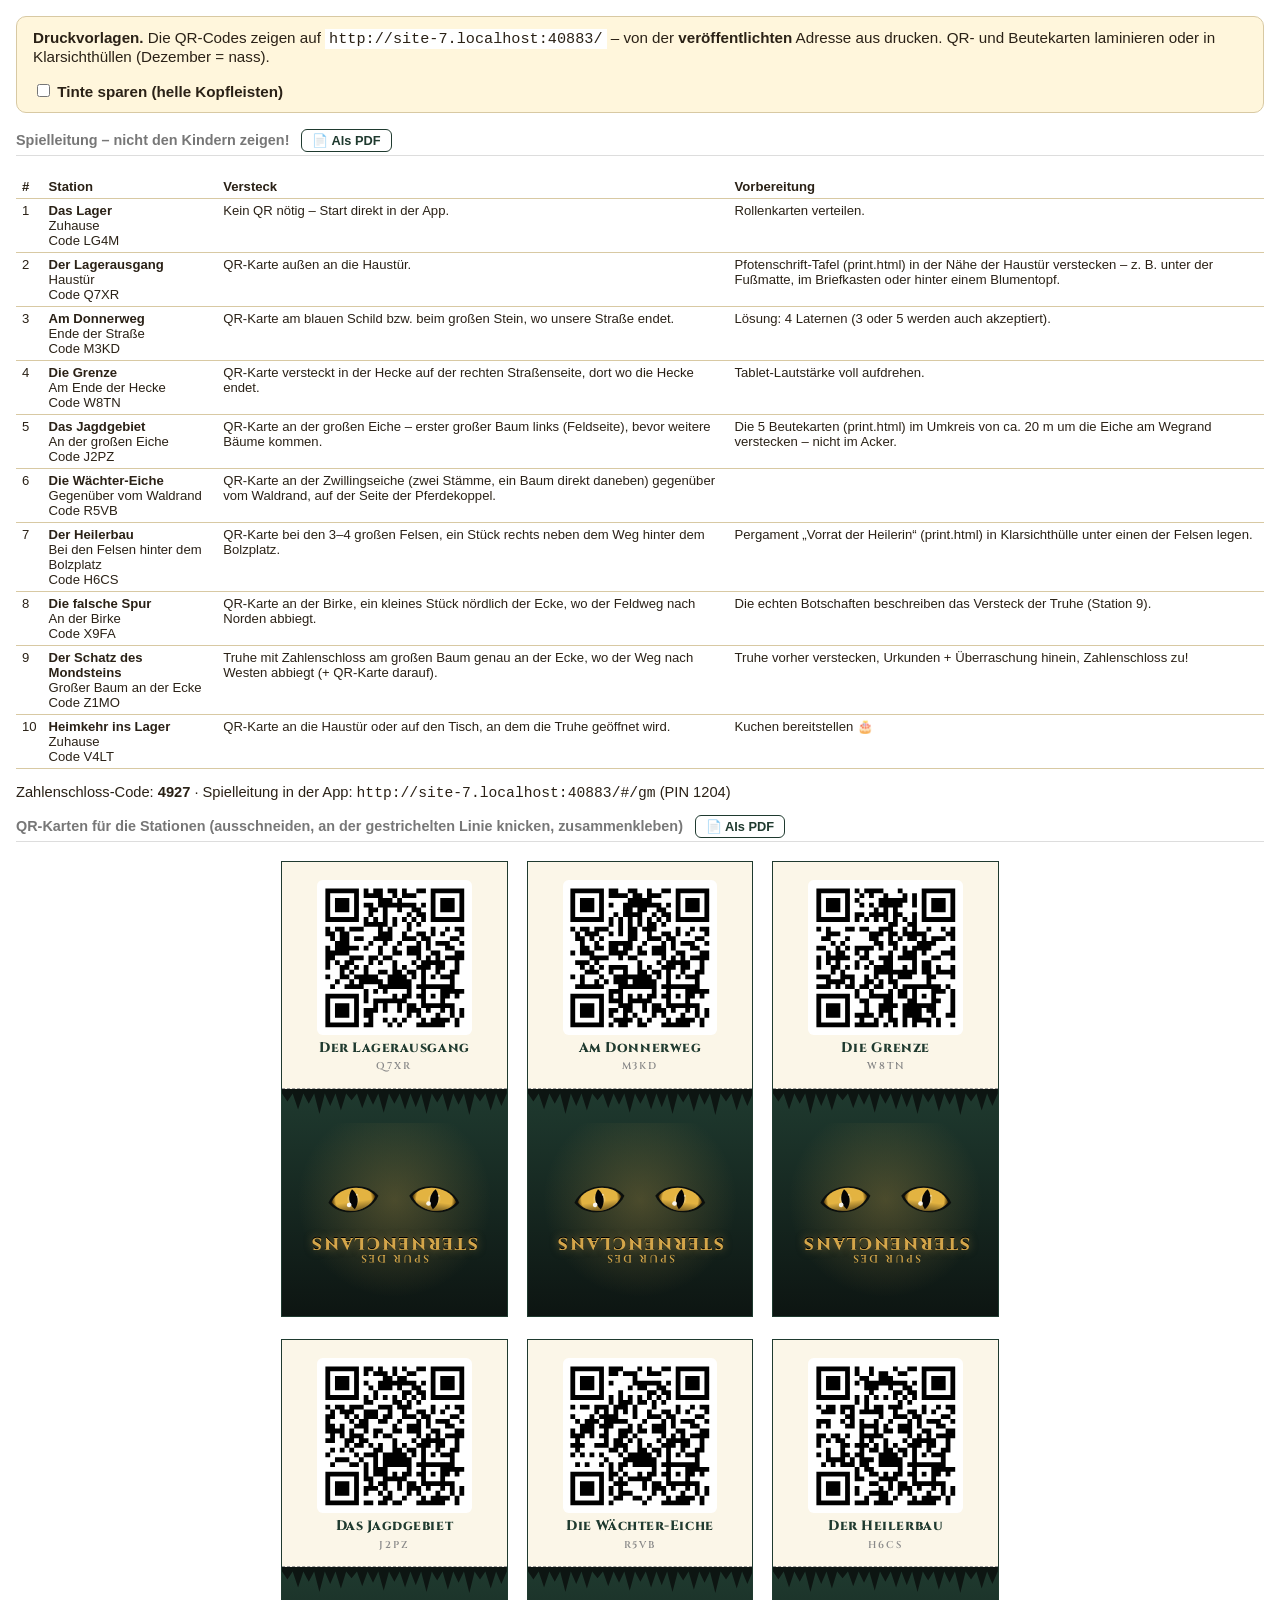
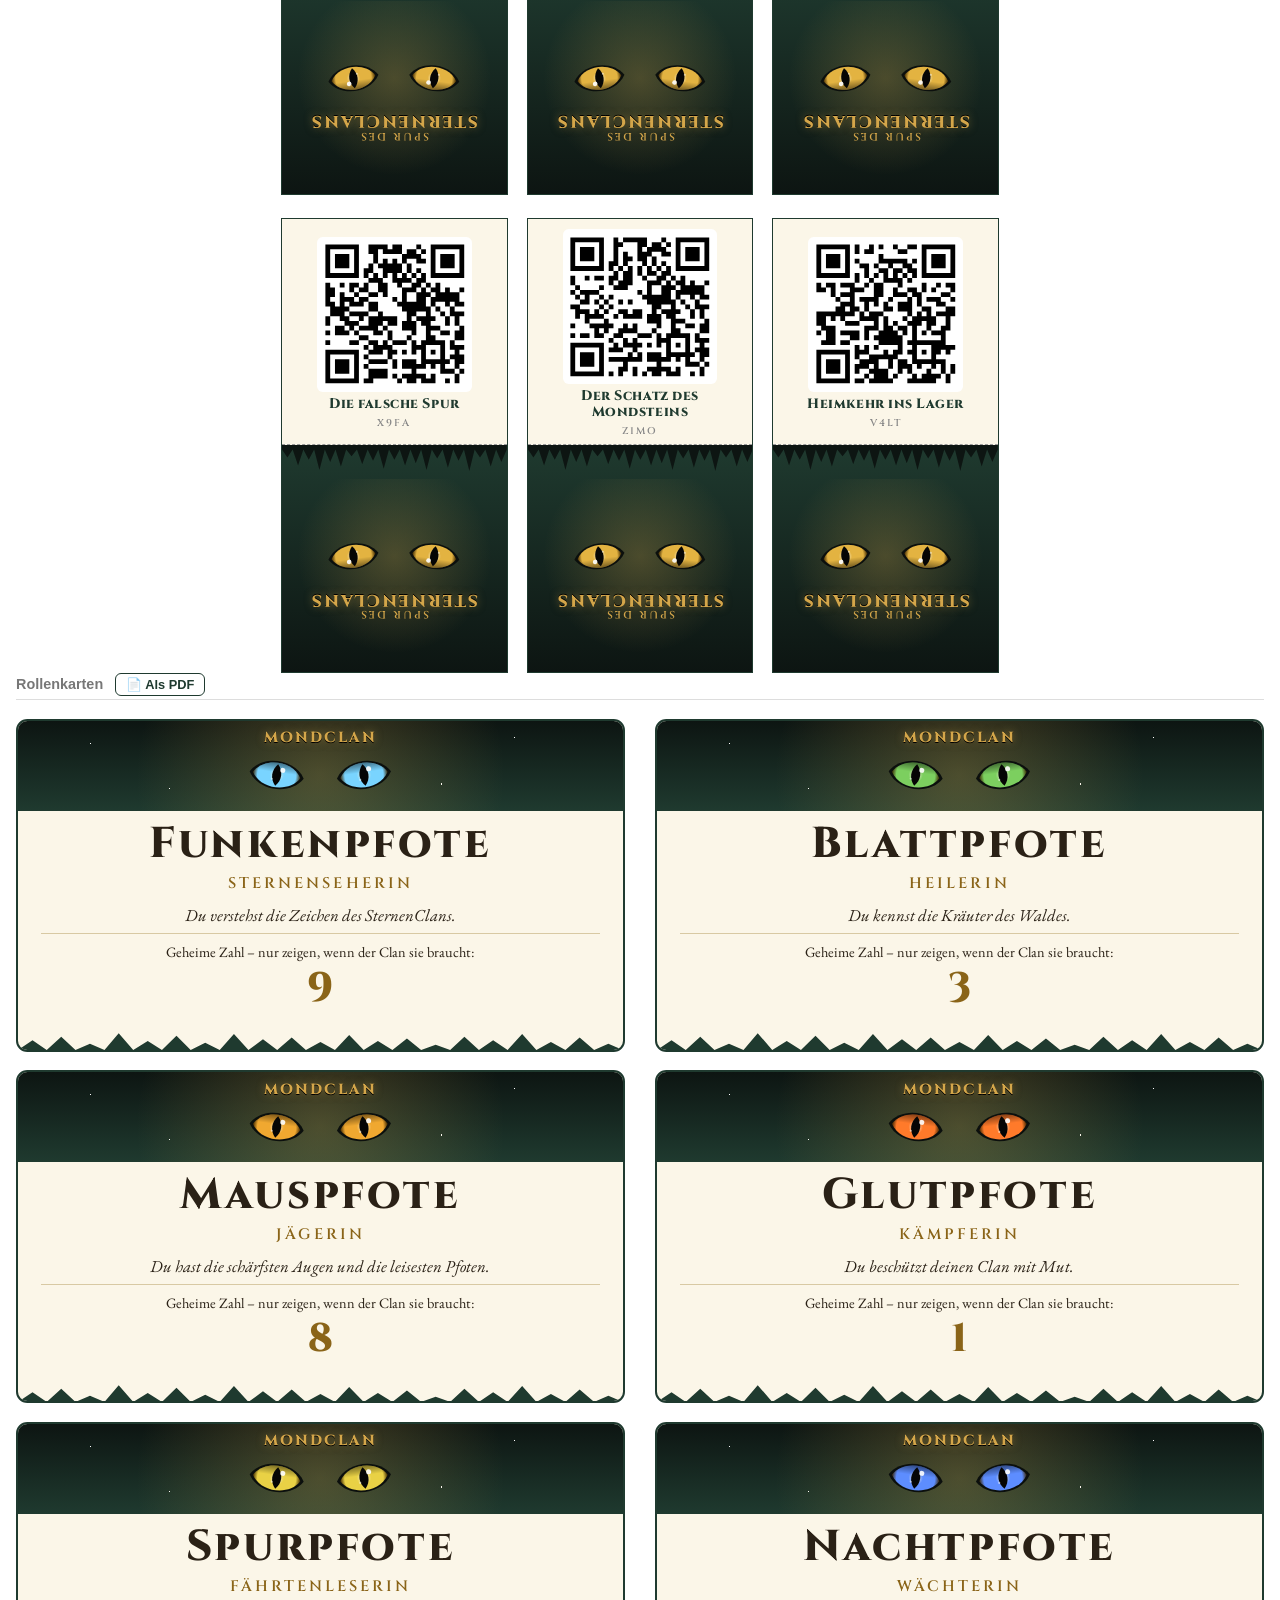
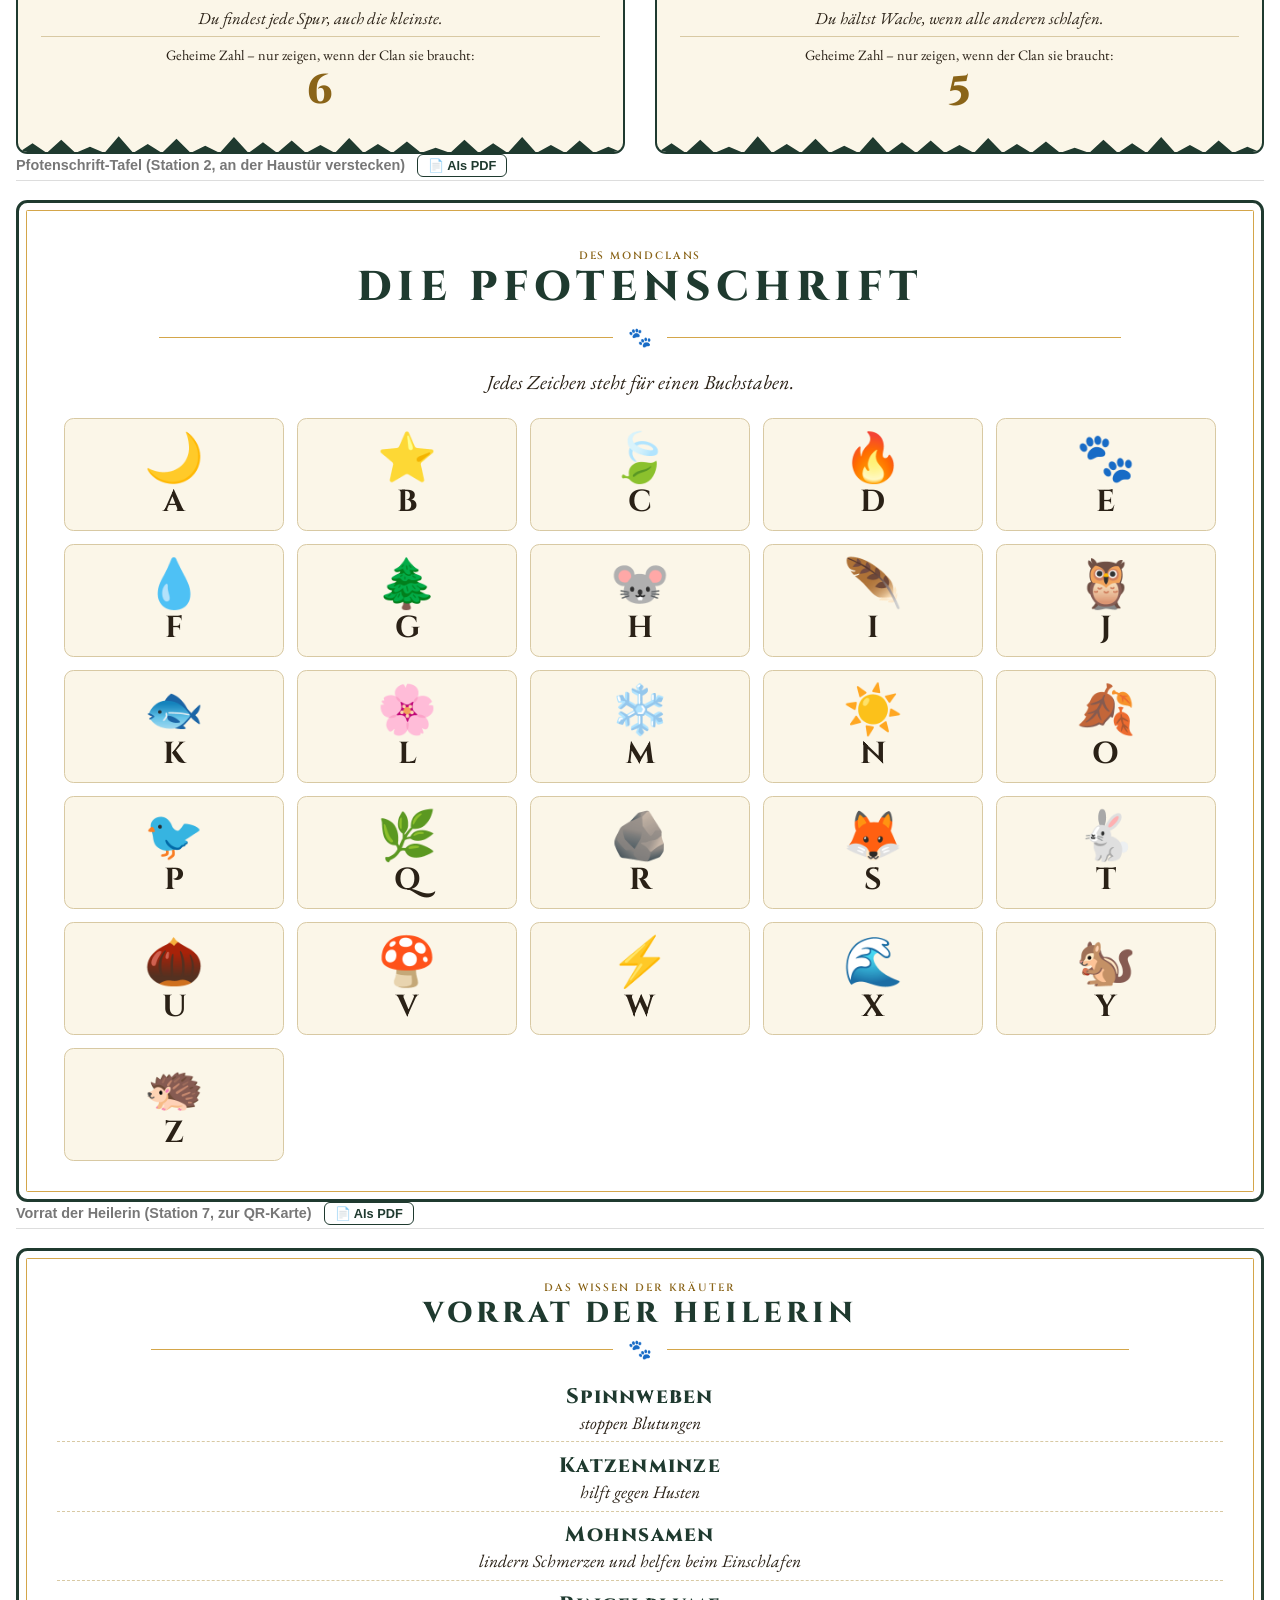
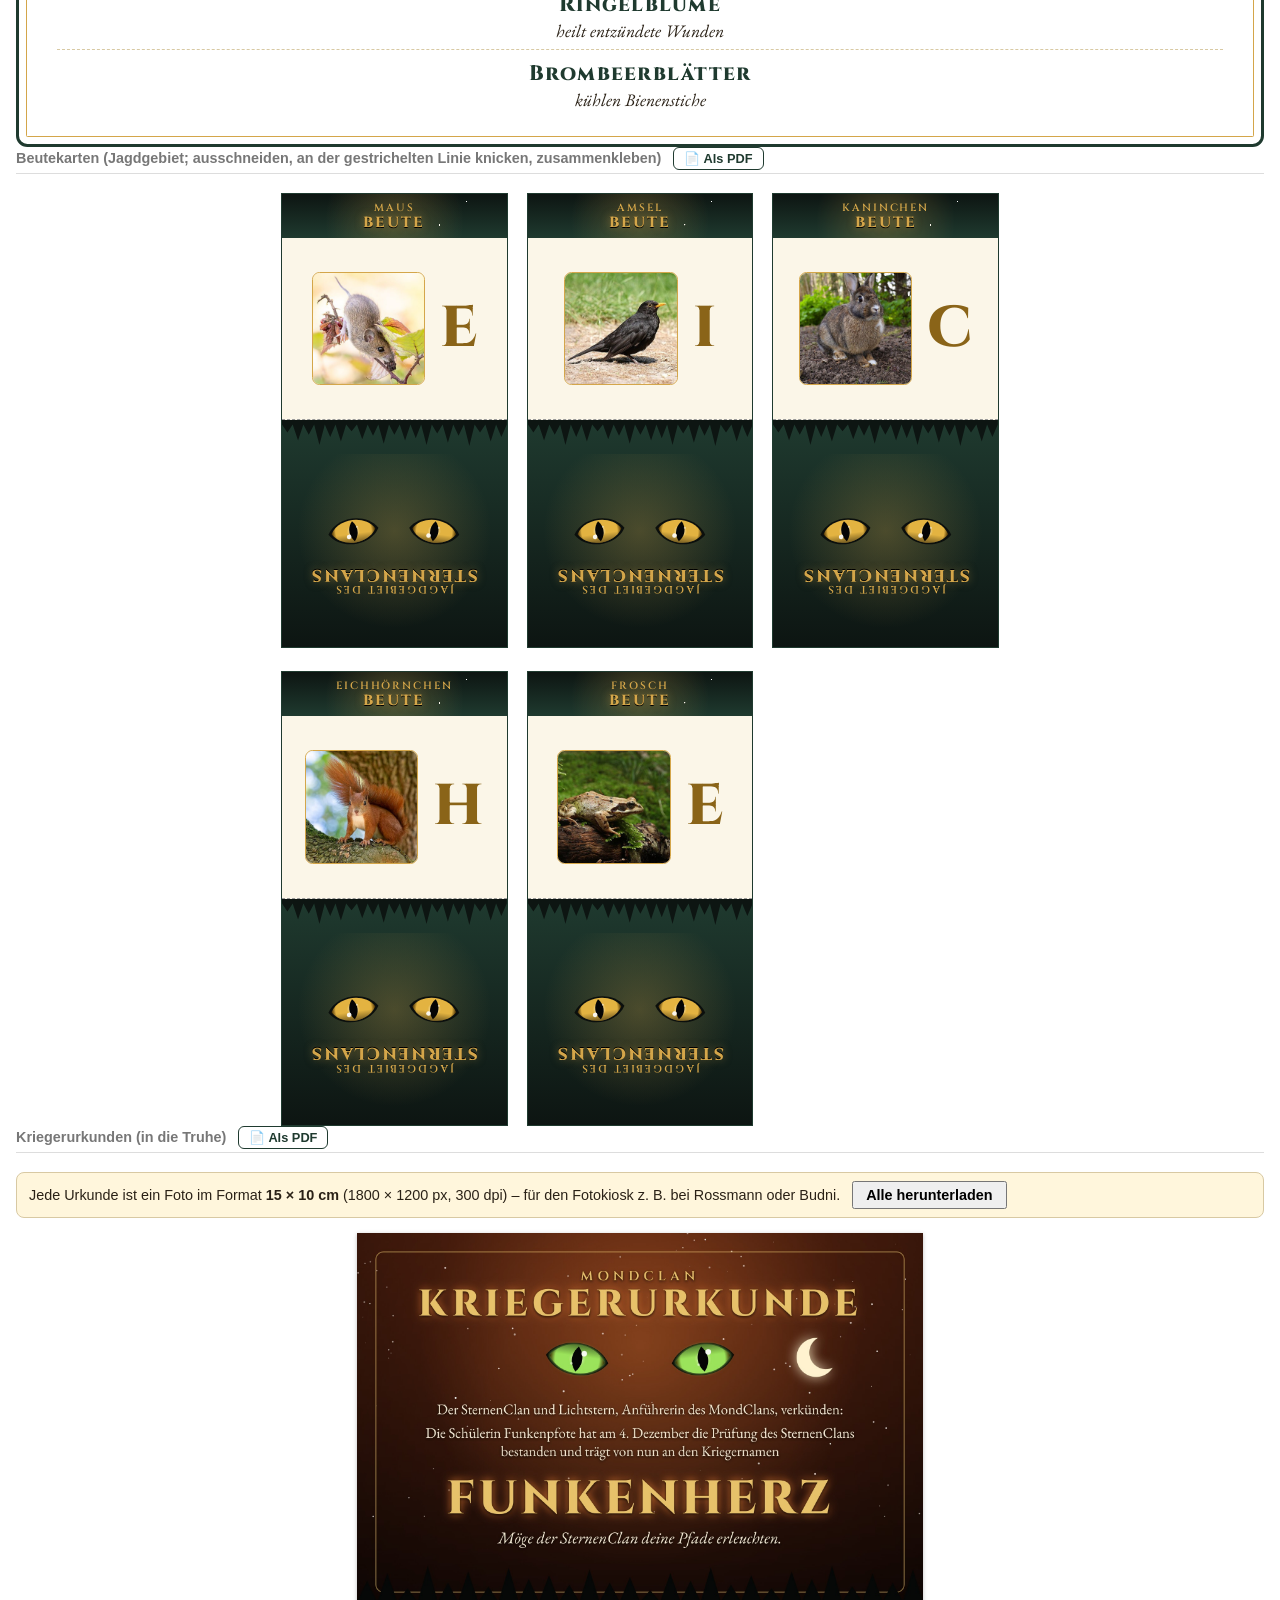
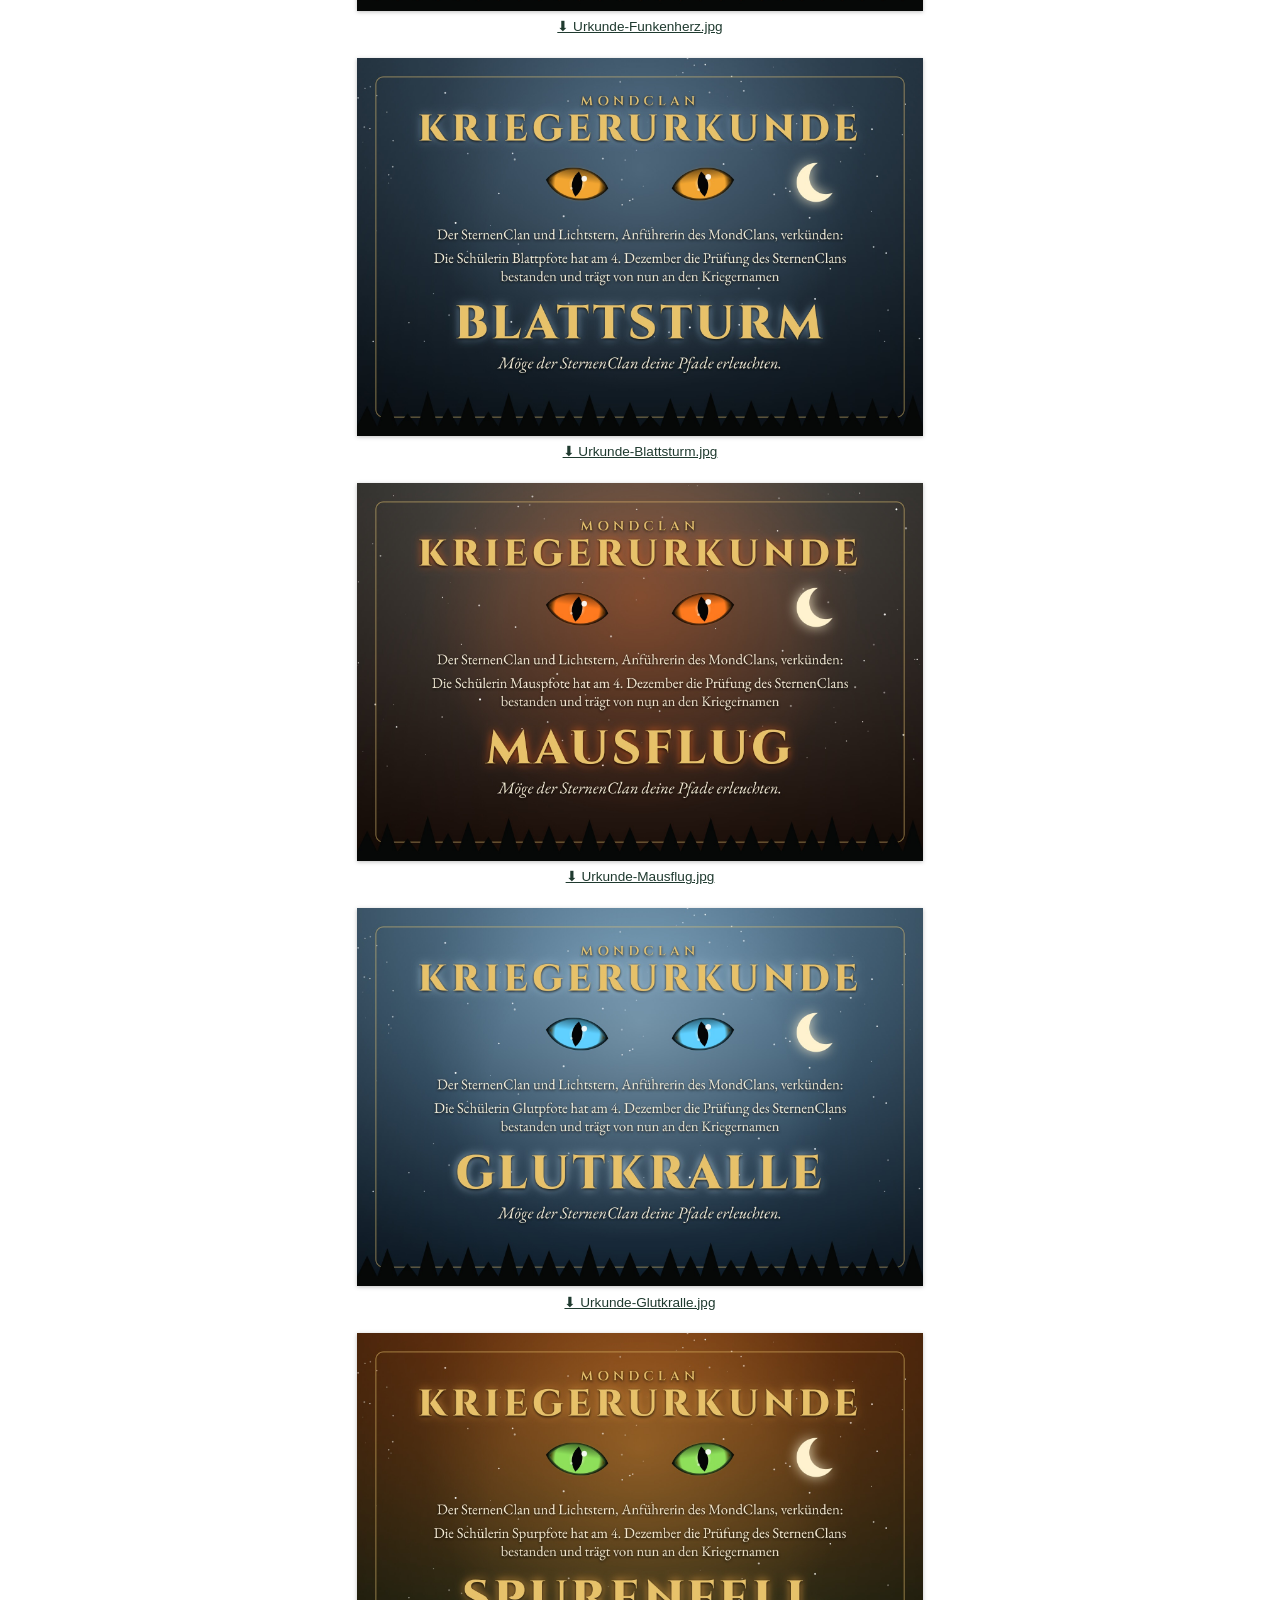
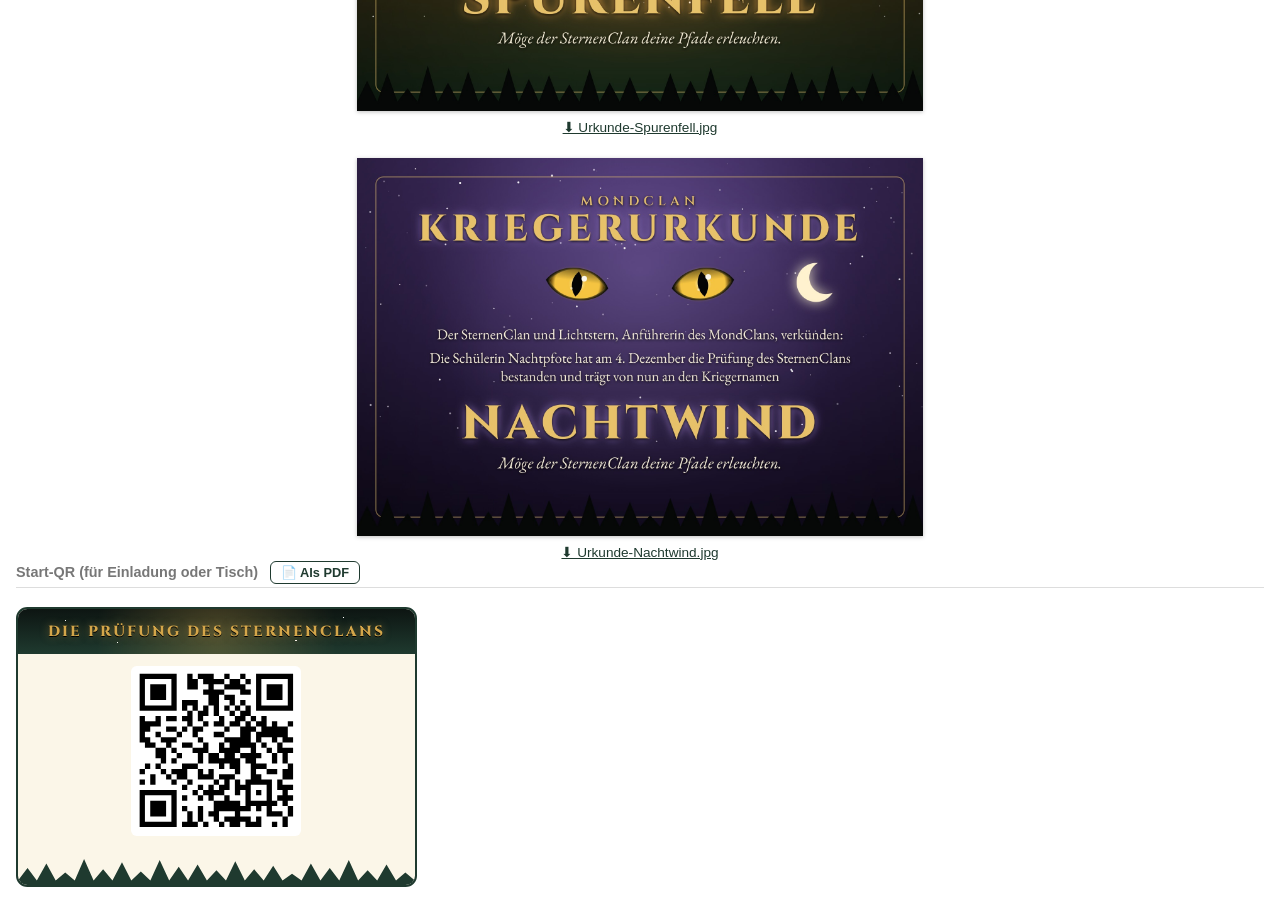
==== commit bcedbbab: "Rollenkarten: großer Name, mehr Luft, Druck im Querformat 2 × 2 pro Seite Co-Authored-By: Claude Opu" ====
--- a/print.html
+++ b/print.html
@@ -33,17 +33,21 @@
     section > h2 .pdf { margin-left: 8px; font: 600 0.8rem sans-serif; padding: 3px 10px; cursor: pointer; border: 1px solid var(--forest); border-radius: 6px; background: #fff; color: var(--forest); }
     body[data-only] section:not(.only) { display: none; }
     .grid { break-inside: avoid; }
-    /* Rollenkarten: 2 nebeneinander, 3 Reihen = eine A4-Seite */
+    /* Rollenkarten: 2 nebeneinander (Druck: Querformat, 2 × 2 pro Seite) */
     .grid.two { grid-template-columns: repeat(2, 1fr); gap: 5mm 8mm; }
     .grid.two .card { height: 88mm; }
-    .grid.two .band { padding: 3mm; }
-    .grid.two .eyes { width: 42%; }
-    .grid.two .card .body { display: flex; flex-direction: column; justify-content: center; padding: 3mm 6mm 4mm; }
-    .grid.two .apprentice { font-size: 1.75rem; margin: 0; }
-    .grid.two .role-title { margin: 1mm 0 2.5mm; font-size: 0.8rem; }
-    .grid.two .role-text { margin-bottom: 1.5mm; }
-    .grid.two .secret { padding-top: 1.5mm; }
-    .grid.two .digit { font-size: 2.1rem; }
+    .grid.two .band { padding: 2.5mm 3mm 3mm; }
+    .grid.two .band .caps { font-size: 0.85rem; }
+    .grid.two .eyes { width: 30%; margin-top: 1.5mm; }
+    .grid.two .card .body { display: flex; flex-direction: column; justify-content: center; padding: 3mm 6mm 5mm; }
+    .grid.two .card .forest { height: 7mm; }
+    /* Name so groß wie möglich, lange Namen werden passend kleiner (--len = Anzahl Buchstaben) */
+    .grid.two .card .body { container-type: inline-size; }
+    .grid.two .apprentice { font-size: min(2.7rem, calc(100cqw / (var(--len, 11) * 0.84))); line-height: 1.05; margin: 0; white-space: nowrap; }
+    .grid.two .role-title { margin: 1.5mm 0 2.5mm; font-size: 0.95rem; letter-spacing: 0.2em; }
+    .grid.two .role-text { font-size: 1.05rem; margin-bottom: 2mm; }
+    .grid.two .secret { padding-top: 2mm; font-size: 0.9rem; }
+    .grid.two .digit { font-size: 2.5rem; margin-top: 2mm; line-height: 1; }
     section > h2 { font: 600 0.9rem sans-serif; color: #777; border-bottom: 1px solid #ddd; padding-bottom: 3px; margin: 0 0 5mm; }
     .grid { display: grid; grid-template-columns: repeat(3, 1fr); gap: 6mm; }
 
@@ -194,6 +198,11 @@
       .screen-only, .screen-only-inline, .photo .download { display: none; }
       body { padding: 0; }
       @page { size: A4; margin: 10mm; }
+      /* Rollenkarten im Querformat: 2 × 2 breite Karten (12,6 × 8,8 cm) pro Seite */
+      @page rollen { size: A4 landscape; margin: 10mm; }
+      #rollenkarten { page: rollen; }
+      .grid.two { grid-template-columns: repeat(2, 126mm); justify-content: center; gap: 6mm 8mm; }
+      .grid.two .card { height: 88mm; }
       /* weicher Leuchtschatten wird im PDF zum Kasten */
       .band .cover-title { text-shadow: 0 1px 0 #000; }
     }
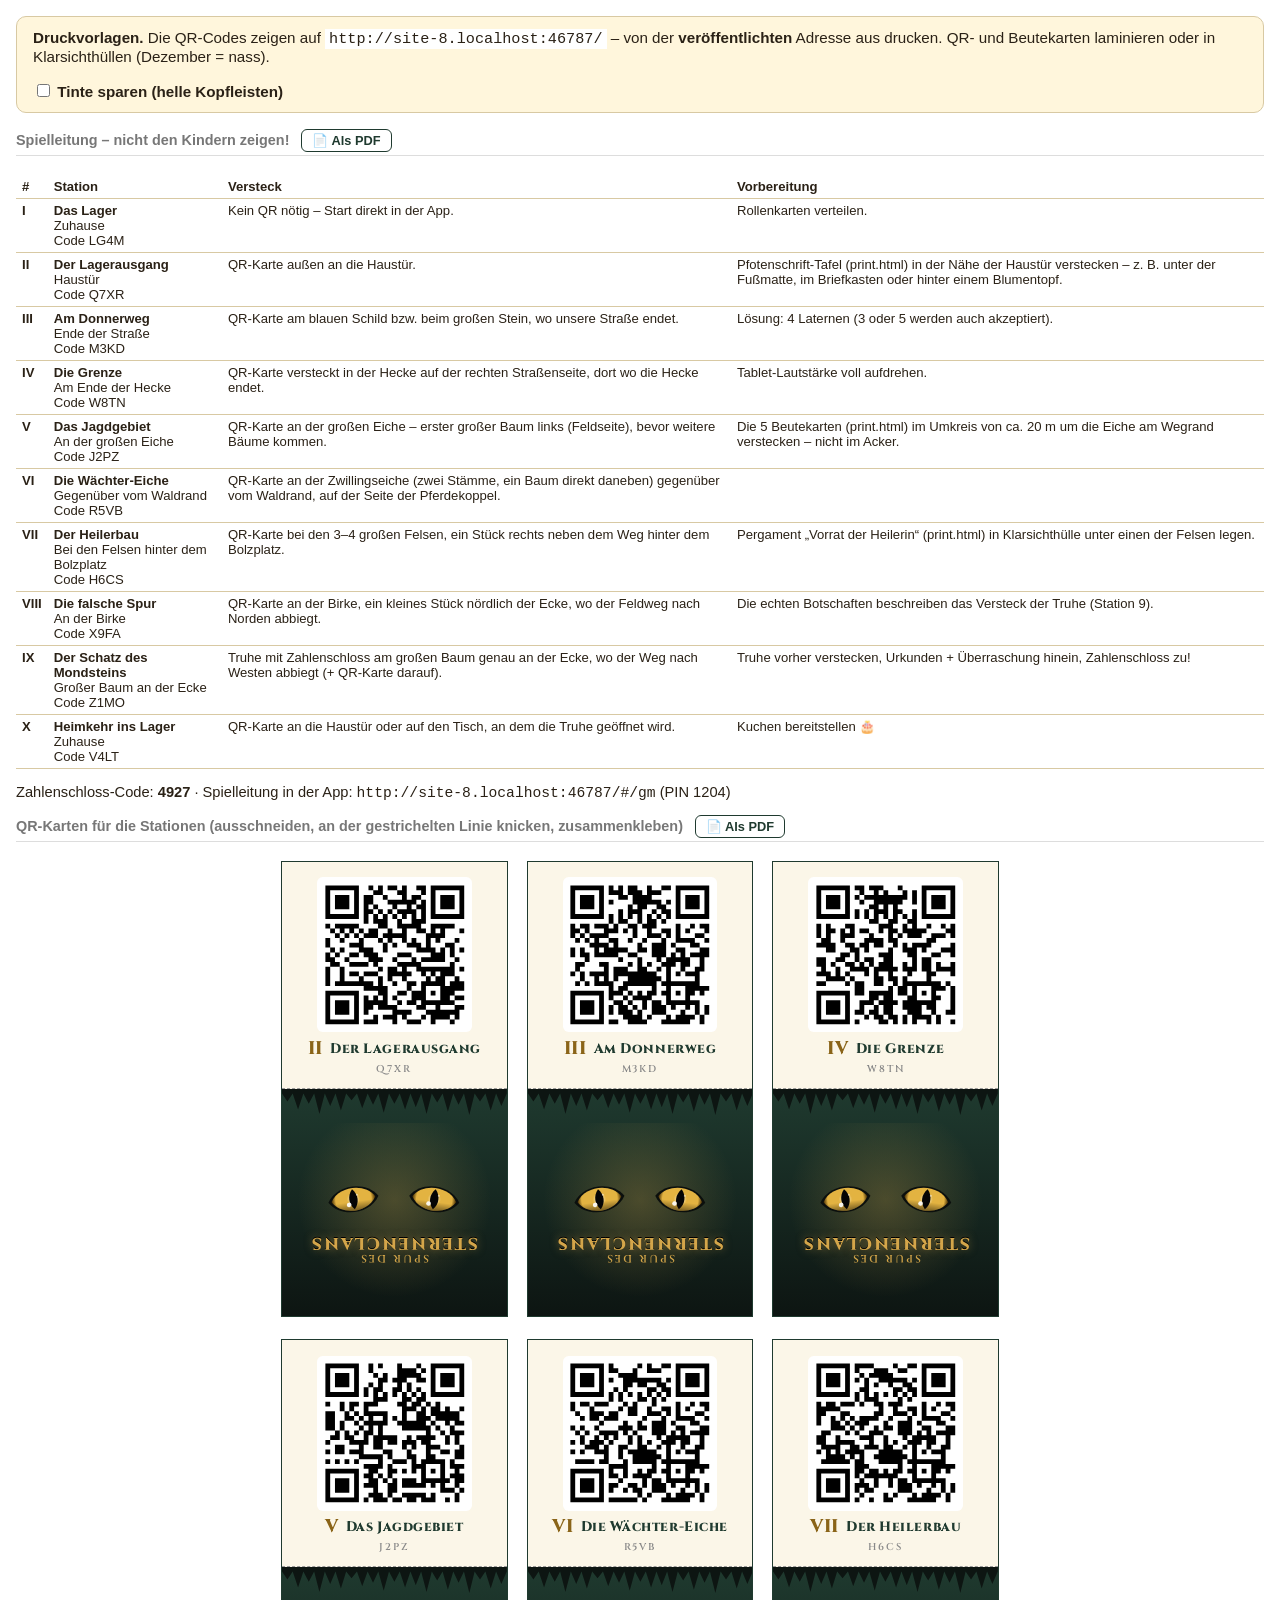
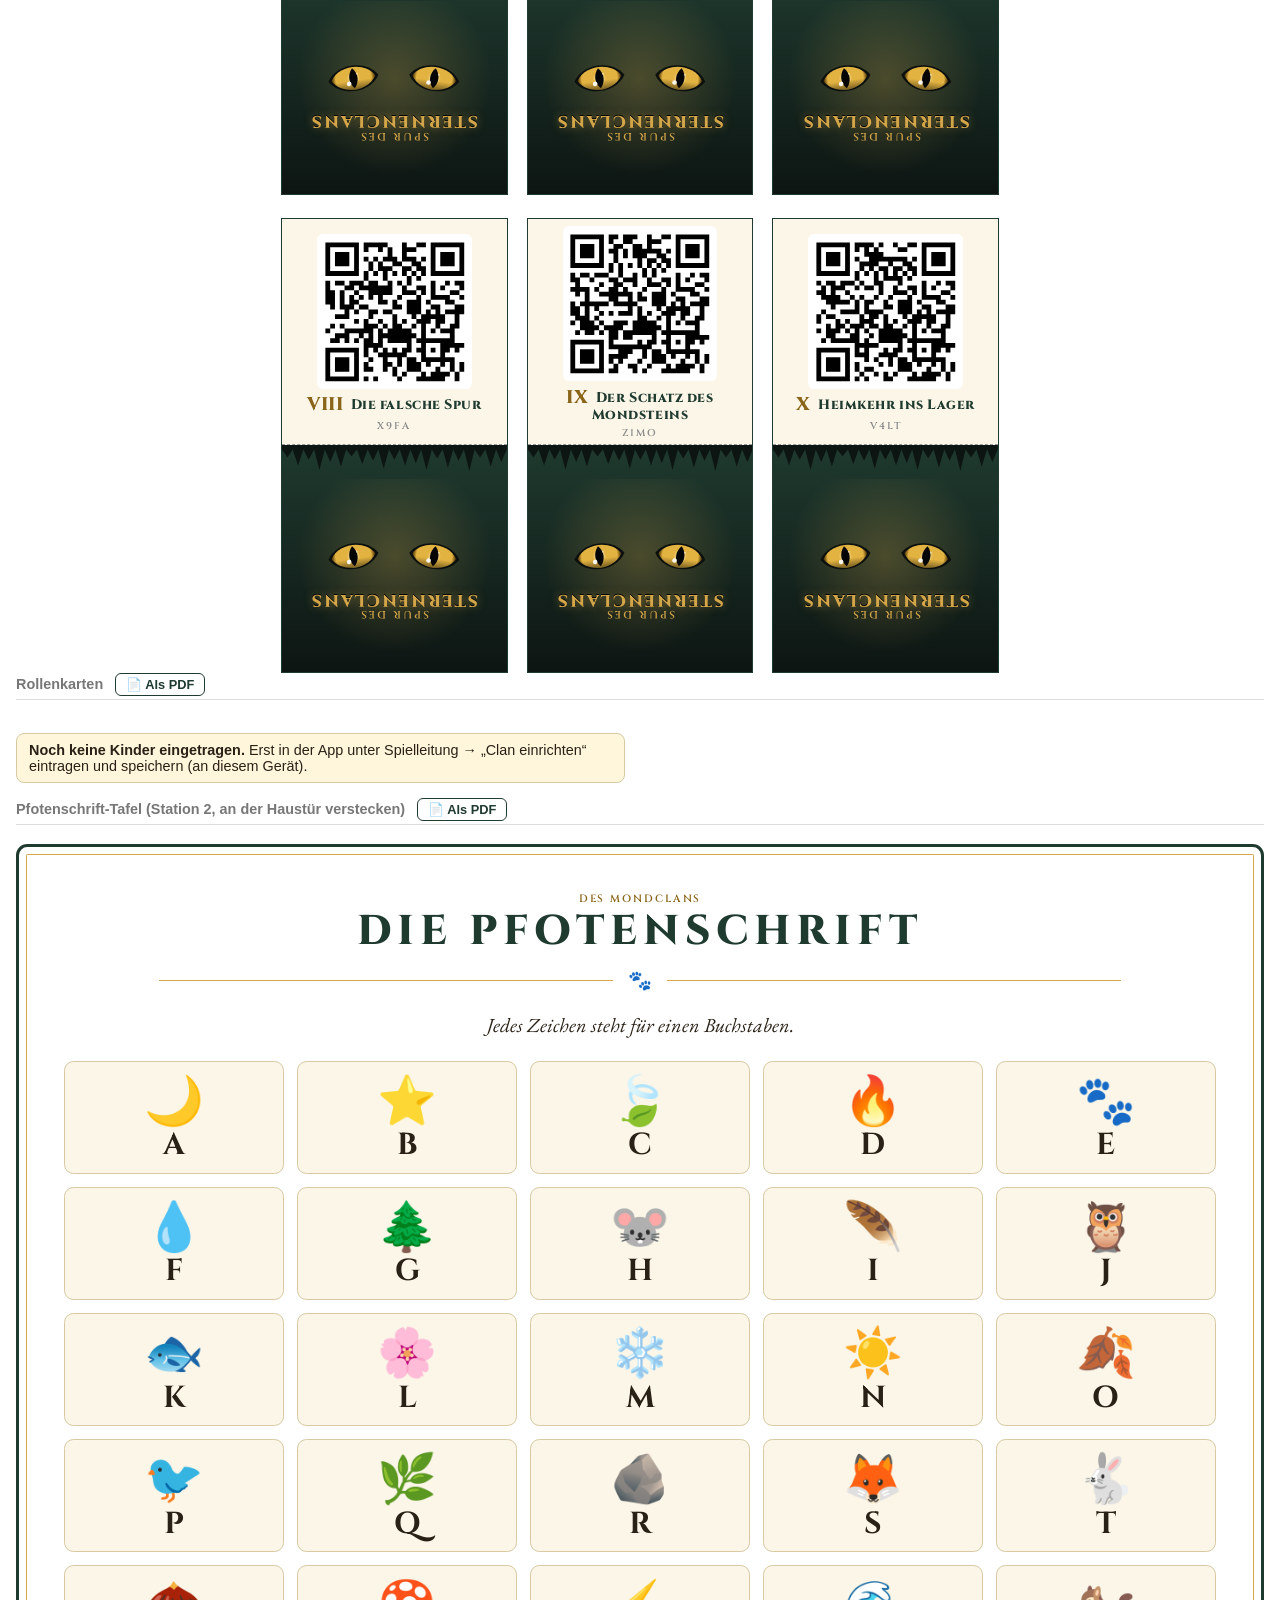
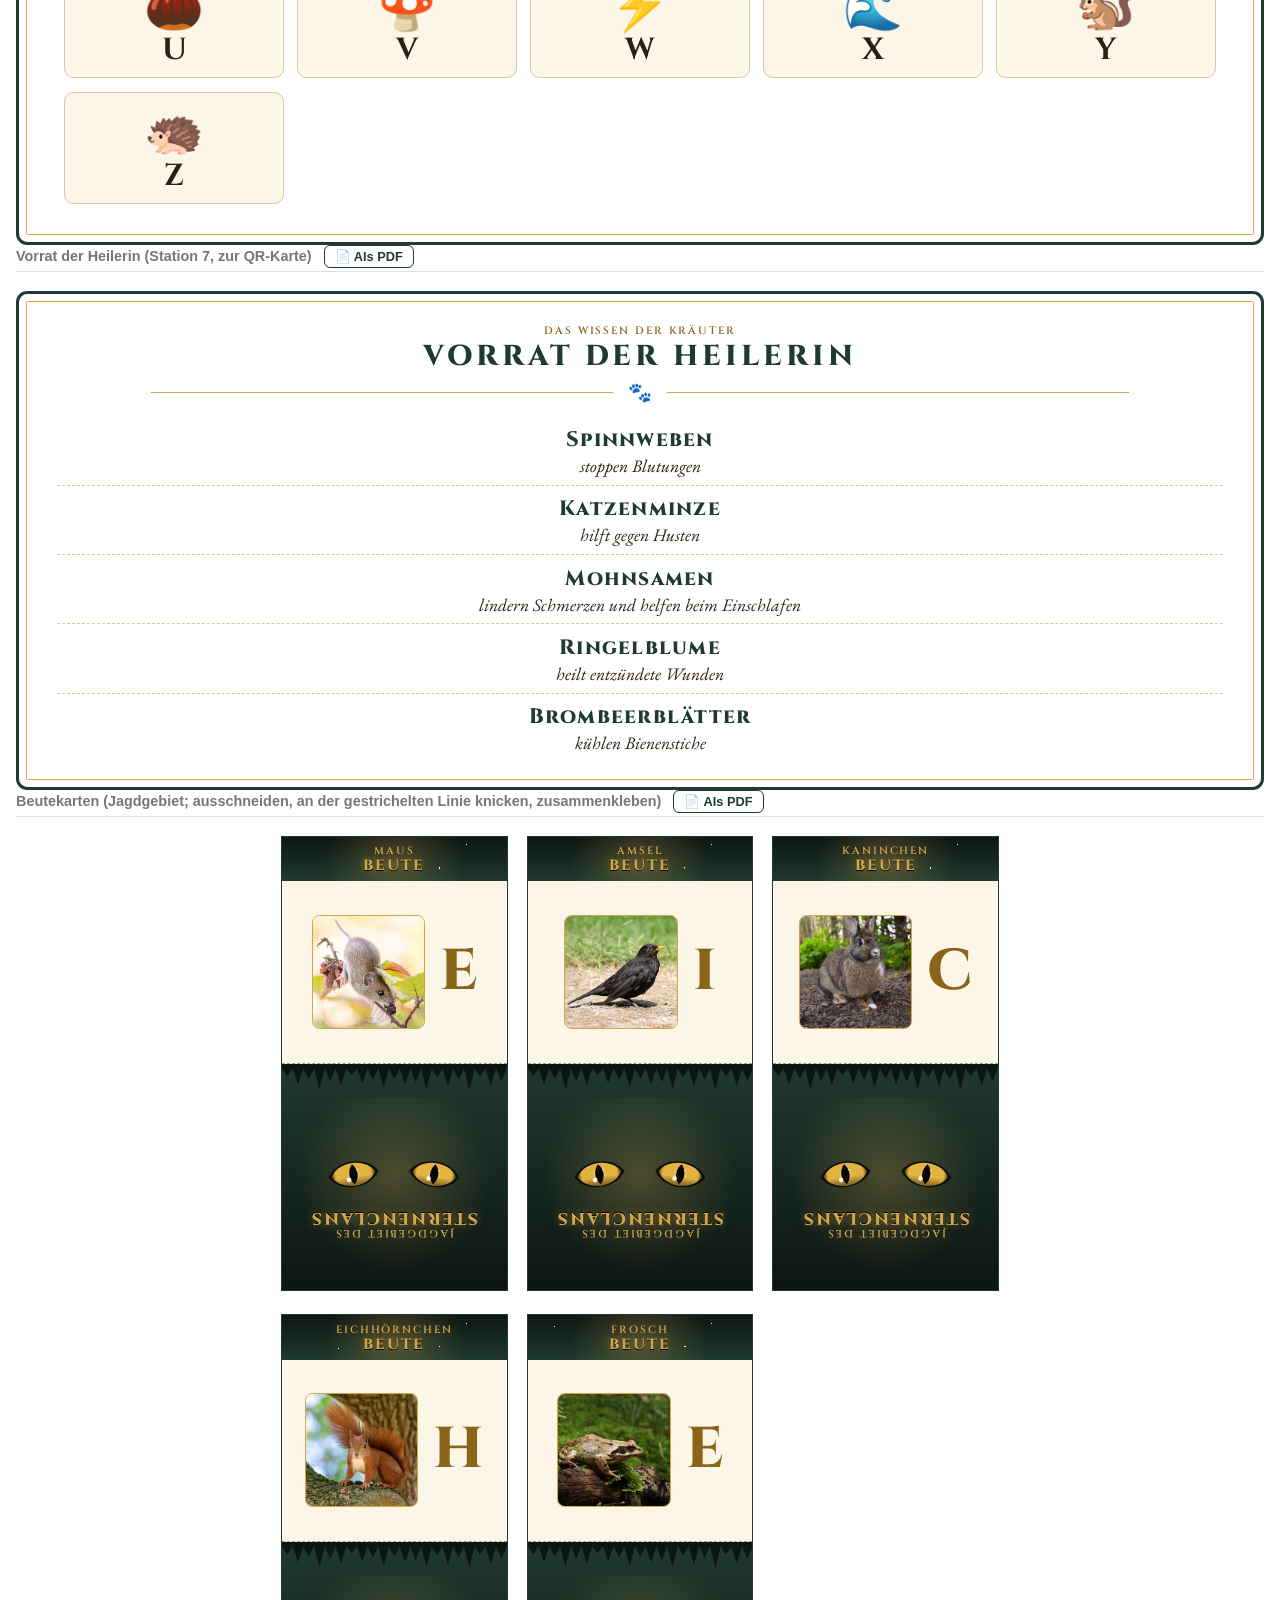
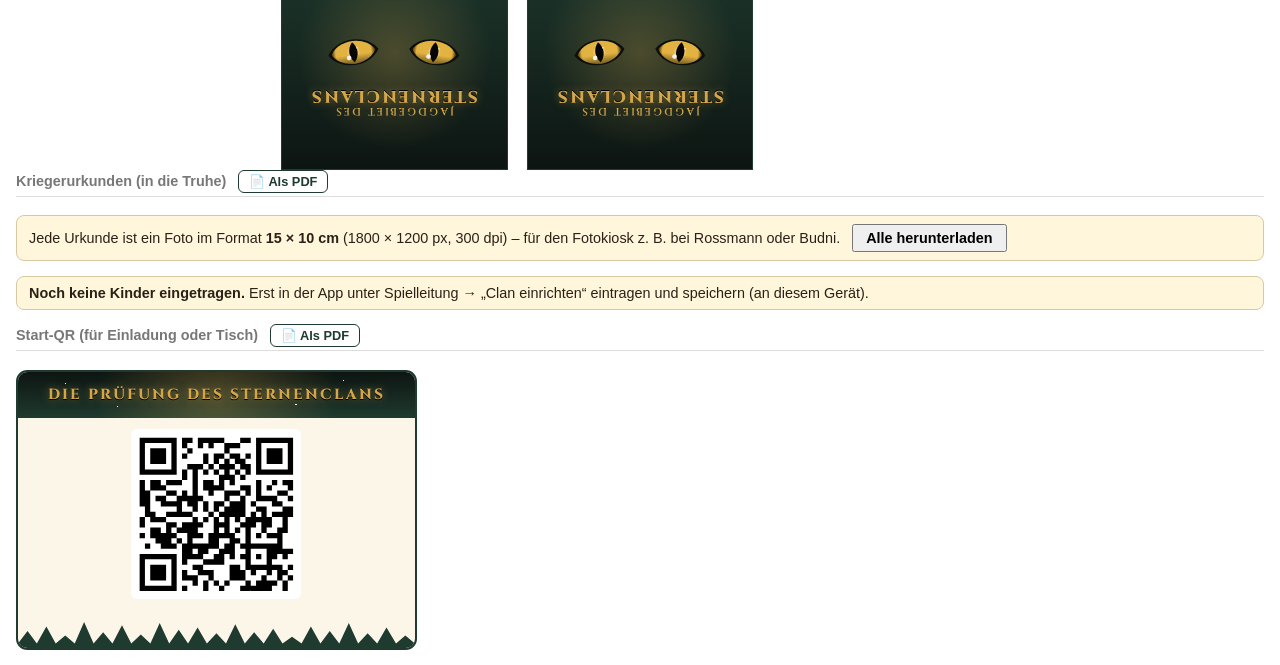
==== commit 3840bcc4: "Stationen mit römischen Zahlen: in der App, in der Spielleitung und auf den QR-Karten Co-Authored-By" ====
--- a/print.html
+++ b/print.html
@@ -97,6 +97,8 @@
     .fold .front .qr svg { width: 38mm; height: 38mm; }
     .fold .station-name { margin: 1.5mm 2mm 0; font-family: var(--title); font-weight: 800; font-size: 0.85rem; letter-spacing: 0.04em; color: var(--forest); line-height: 1.15; }
     /* Spurcode nur als Notlösung, falls die Kamera streikt */
+    .fold .station-name .num { font-size: 1.15rem; color: var(--gold-ink); margin-right: 1mm; vertical-align: -0.05em; }
+    body.eco .fold .station-name .num { color: var(--forest); text-shadow: none; }
     .fold .front .spurcode { margin: 0.8mm 0 0; font-size: 0.62rem; color: #888; }
     .fold .back { background: linear-gradient(0deg, #0d1512, var(--forest)); justify-content: space-between; }
     .fold .back .band { flex: 1; width: 100%; display: flex; flex-direction: column; justify-content: center; padding: 3mm; background: radial-gradient(circle at 50% 40%, rgba(212, 166, 74, 0.28), transparent 60%); }
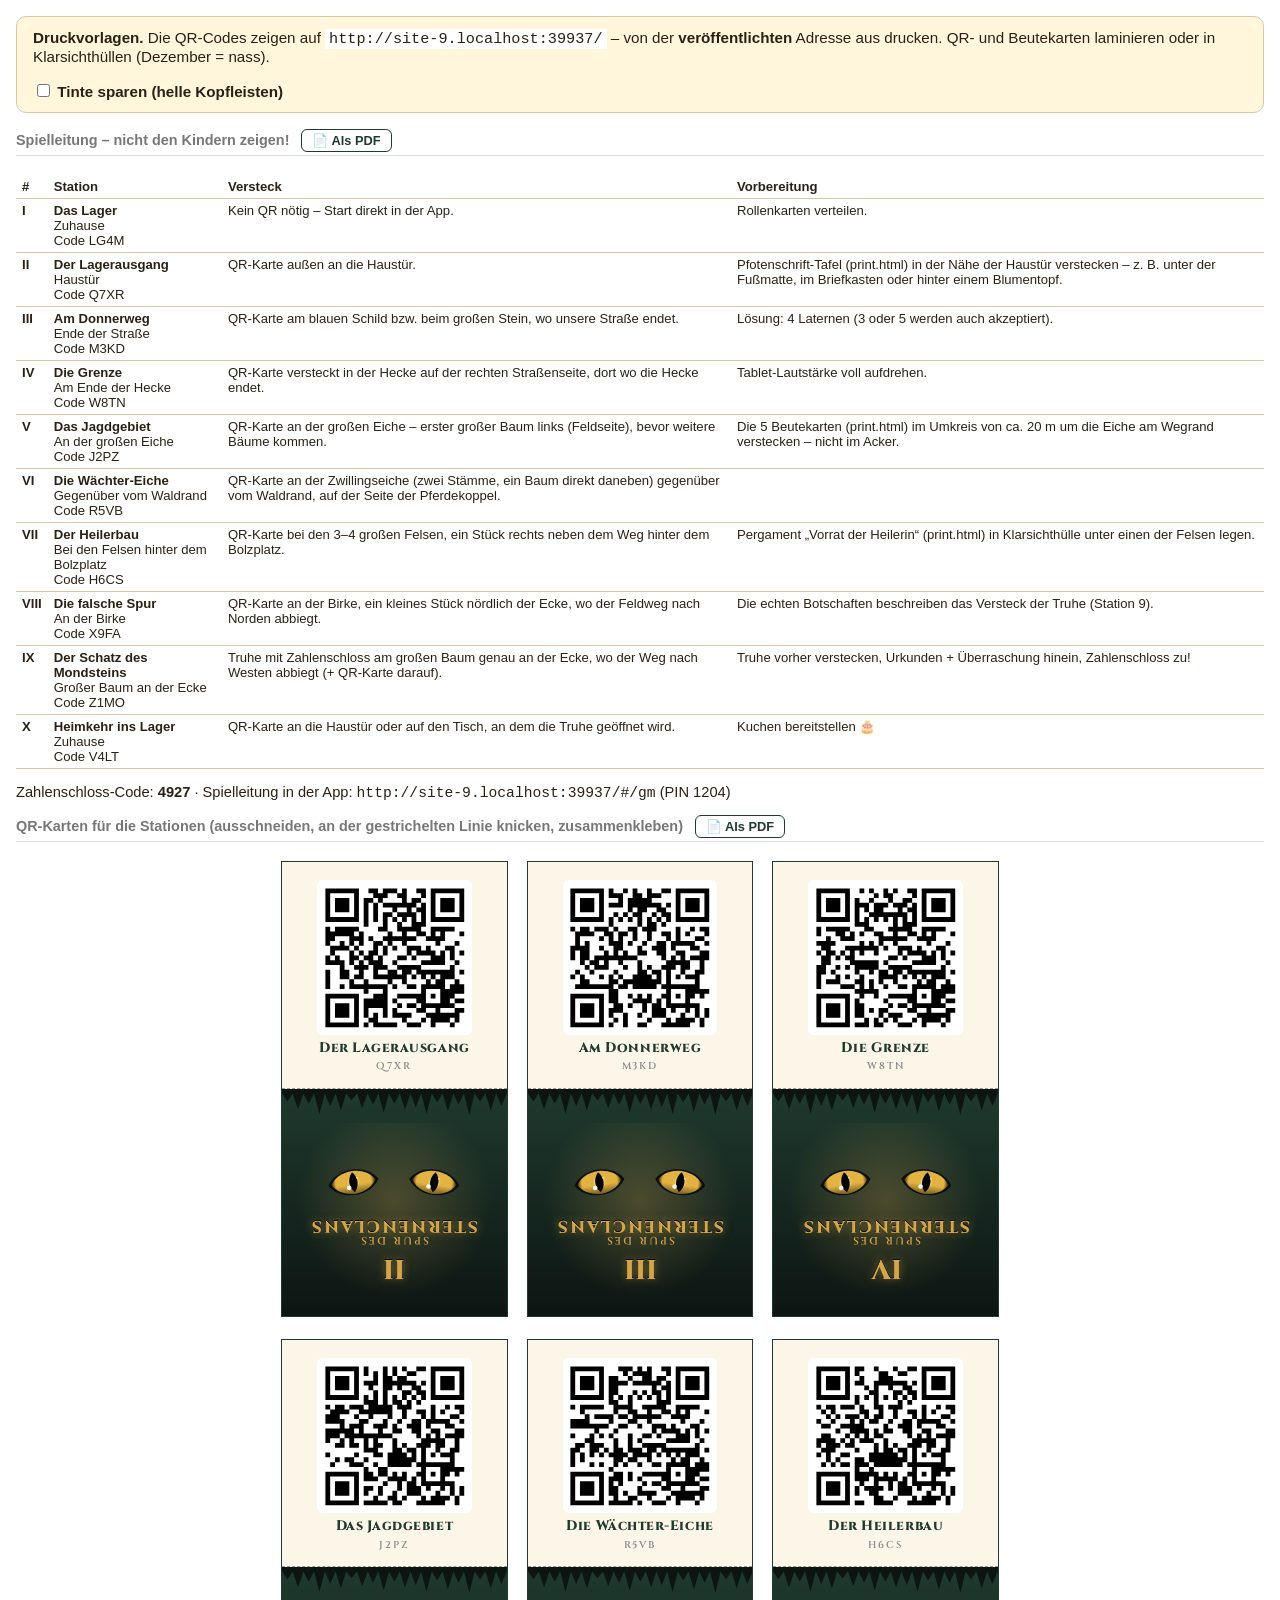
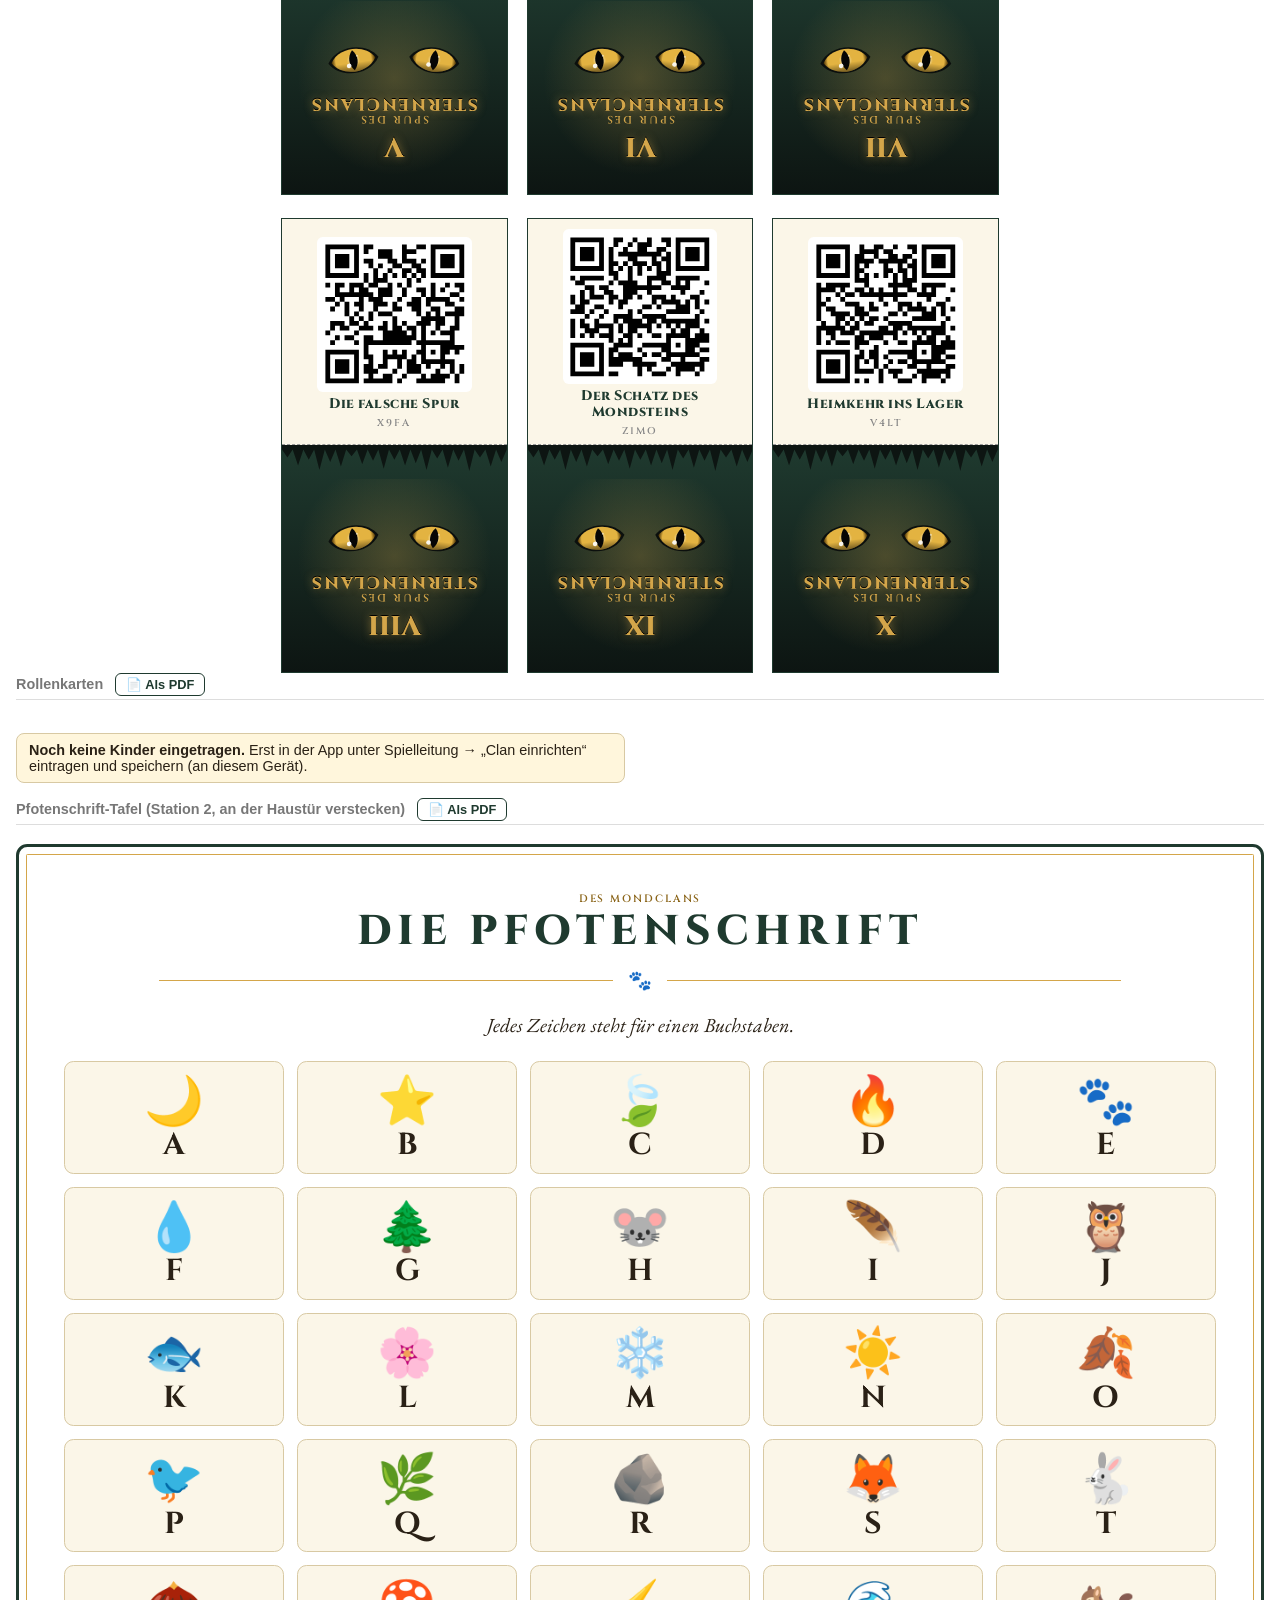
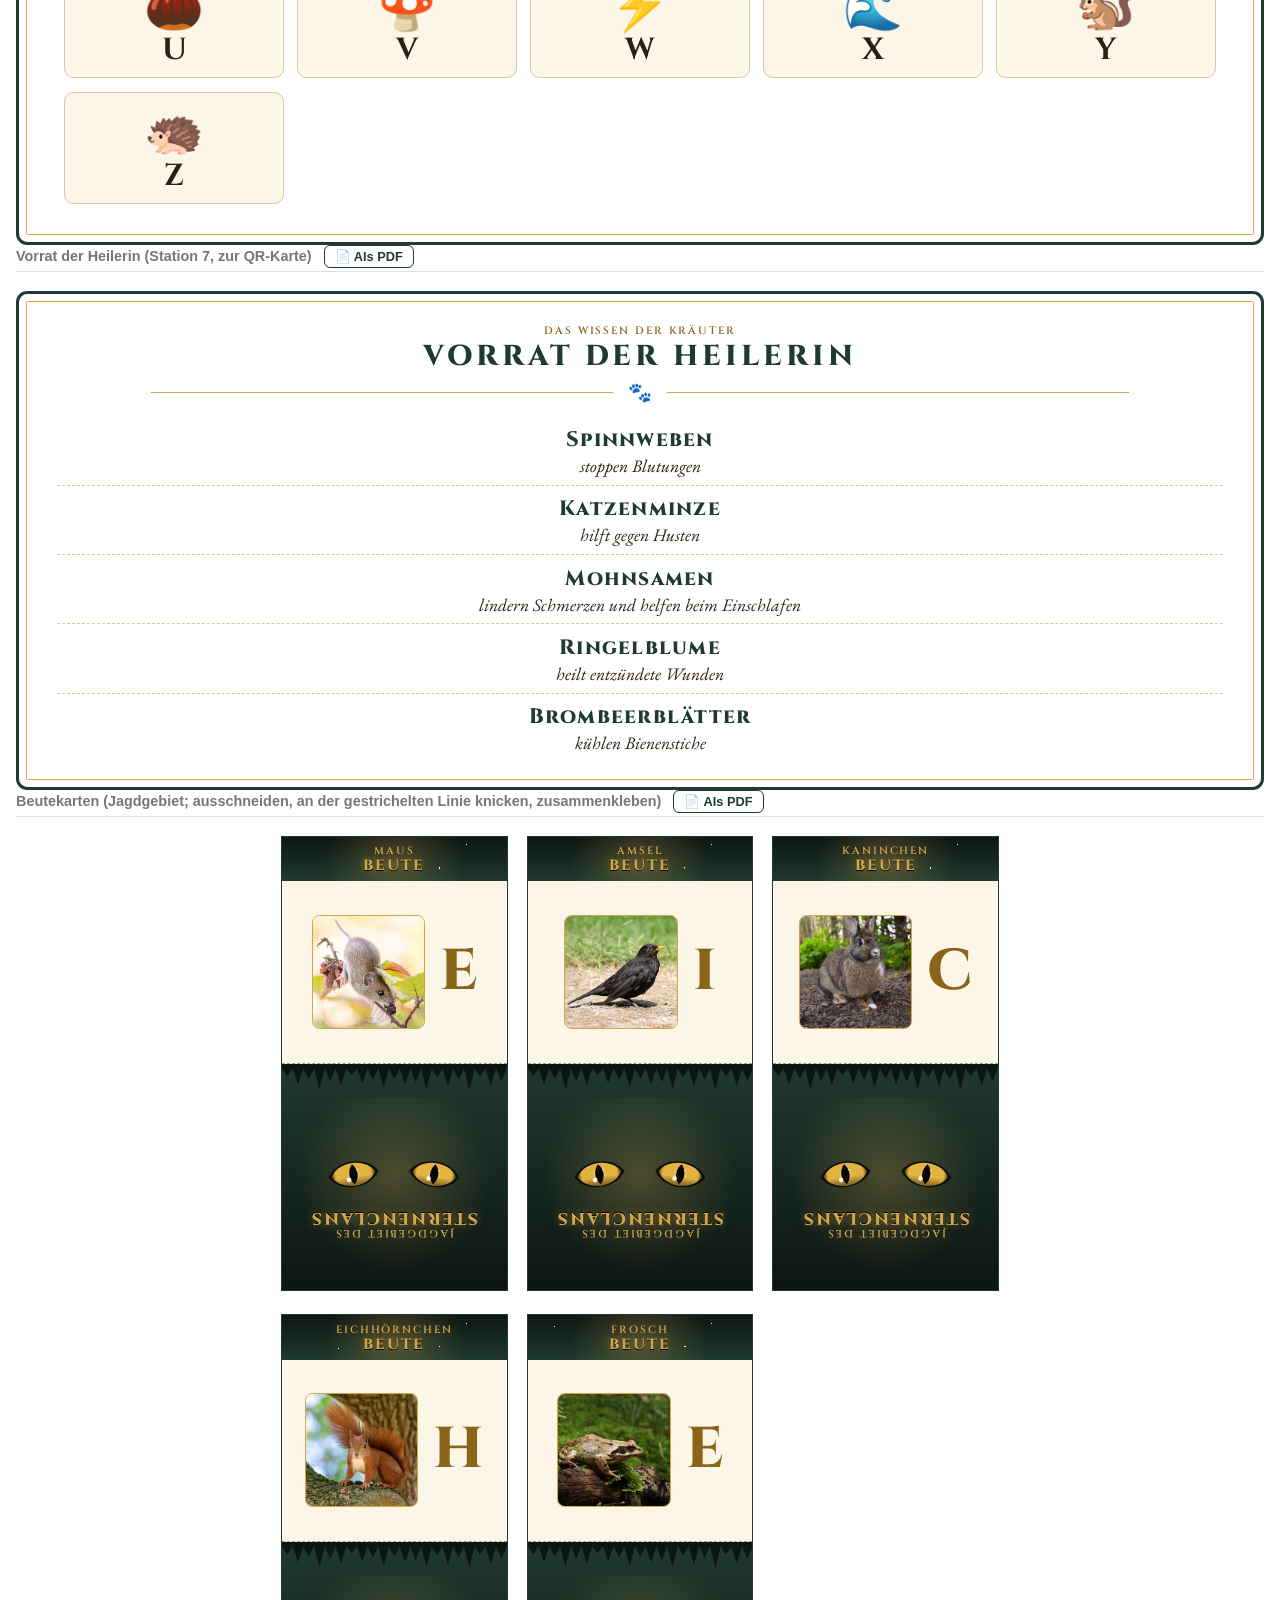
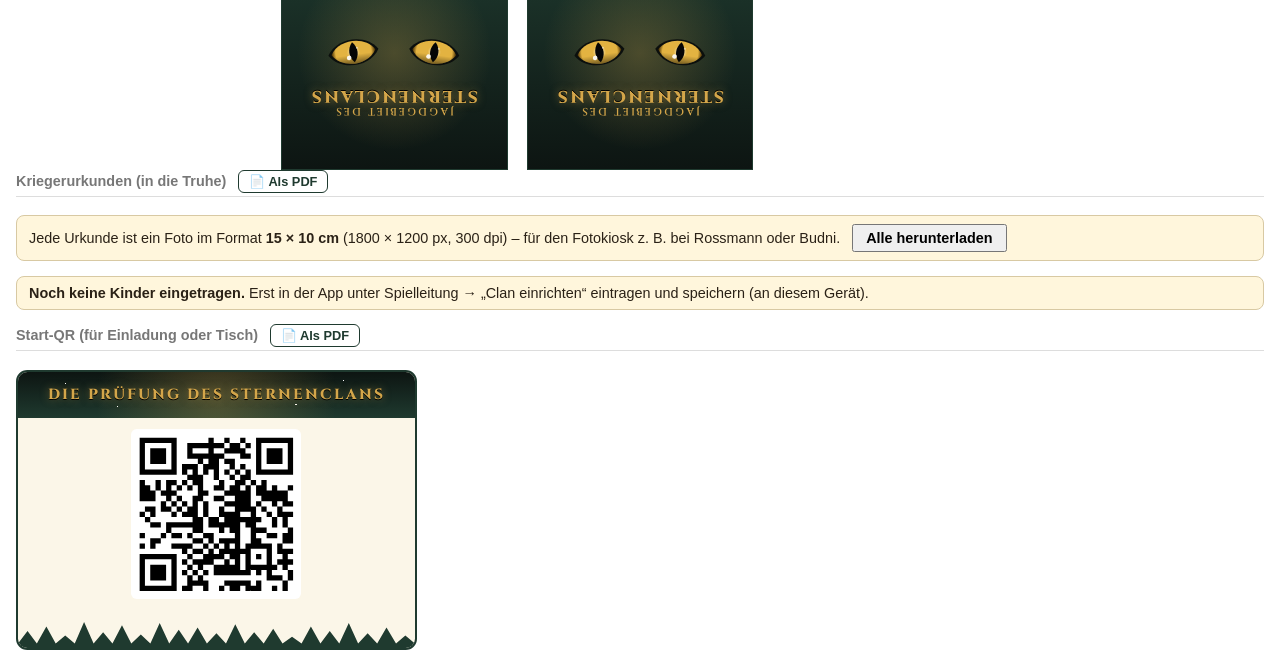
==== commit 3dfc159f: "Stationsnummer auf die Kartenrückseite, in der App mit Pfote vom Namen getrennt Co-Authored-By: Clau" ====
--- a/print.html
+++ b/print.html
@@ -97,8 +97,6 @@
     .fold .front .qr svg { width: 38mm; height: 38mm; }
     .fold .station-name { margin: 1.5mm 2mm 0; font-family: var(--title); font-weight: 800; font-size: 0.85rem; letter-spacing: 0.04em; color: var(--forest); line-height: 1.15; }
     /* Spurcode nur als Notlösung, falls die Kamera streikt */
-    .fold .station-name .num { font-size: 1.15rem; color: var(--gold-ink); margin-right: 1mm; vertical-align: -0.05em; }
-    body.eco .fold .station-name .num { color: var(--forest); text-shadow: none; }
     .fold .front .spurcode { margin: 0.8mm 0 0; font-size: 0.62rem; color: #888; }
     .fold .back { background: linear-gradient(0deg, #0d1512, var(--forest)); justify-content: space-between; }
     .fold .back .band { flex: 1; width: 100%; display: flex; flex-direction: column; justify-content: center; padding: 3mm; background: radial-gradient(circle at 50% 40%, rgba(212, 166, 74, 0.28), transparent 60%); }
@@ -106,6 +104,8 @@
     .fold .back .eyes { width: 80%; margin-bottom: 3mm; }
     .fold .back .forest { height: 9mm; }
     .fold .back .forest path { fill: #0d1512; }
+    .fold .back .back-num { font-family: var(--title); font-weight: 800; font-size: 1.7rem; line-height: 1; color: var(--gold); text-shadow: 0 1px 0 #000, 0 0 8px rgba(212, 166, 74, 0.5); margin-top: 2mm; }
+    body.eco .fold .back .back-num { color: var(--forest); text-shadow: none; }
     .upside-down { transform: rotate(180deg); }
     body.eco .fold .back { background: #fff; }
     body.eco .fold .back .band { border-bottom: 0; }
